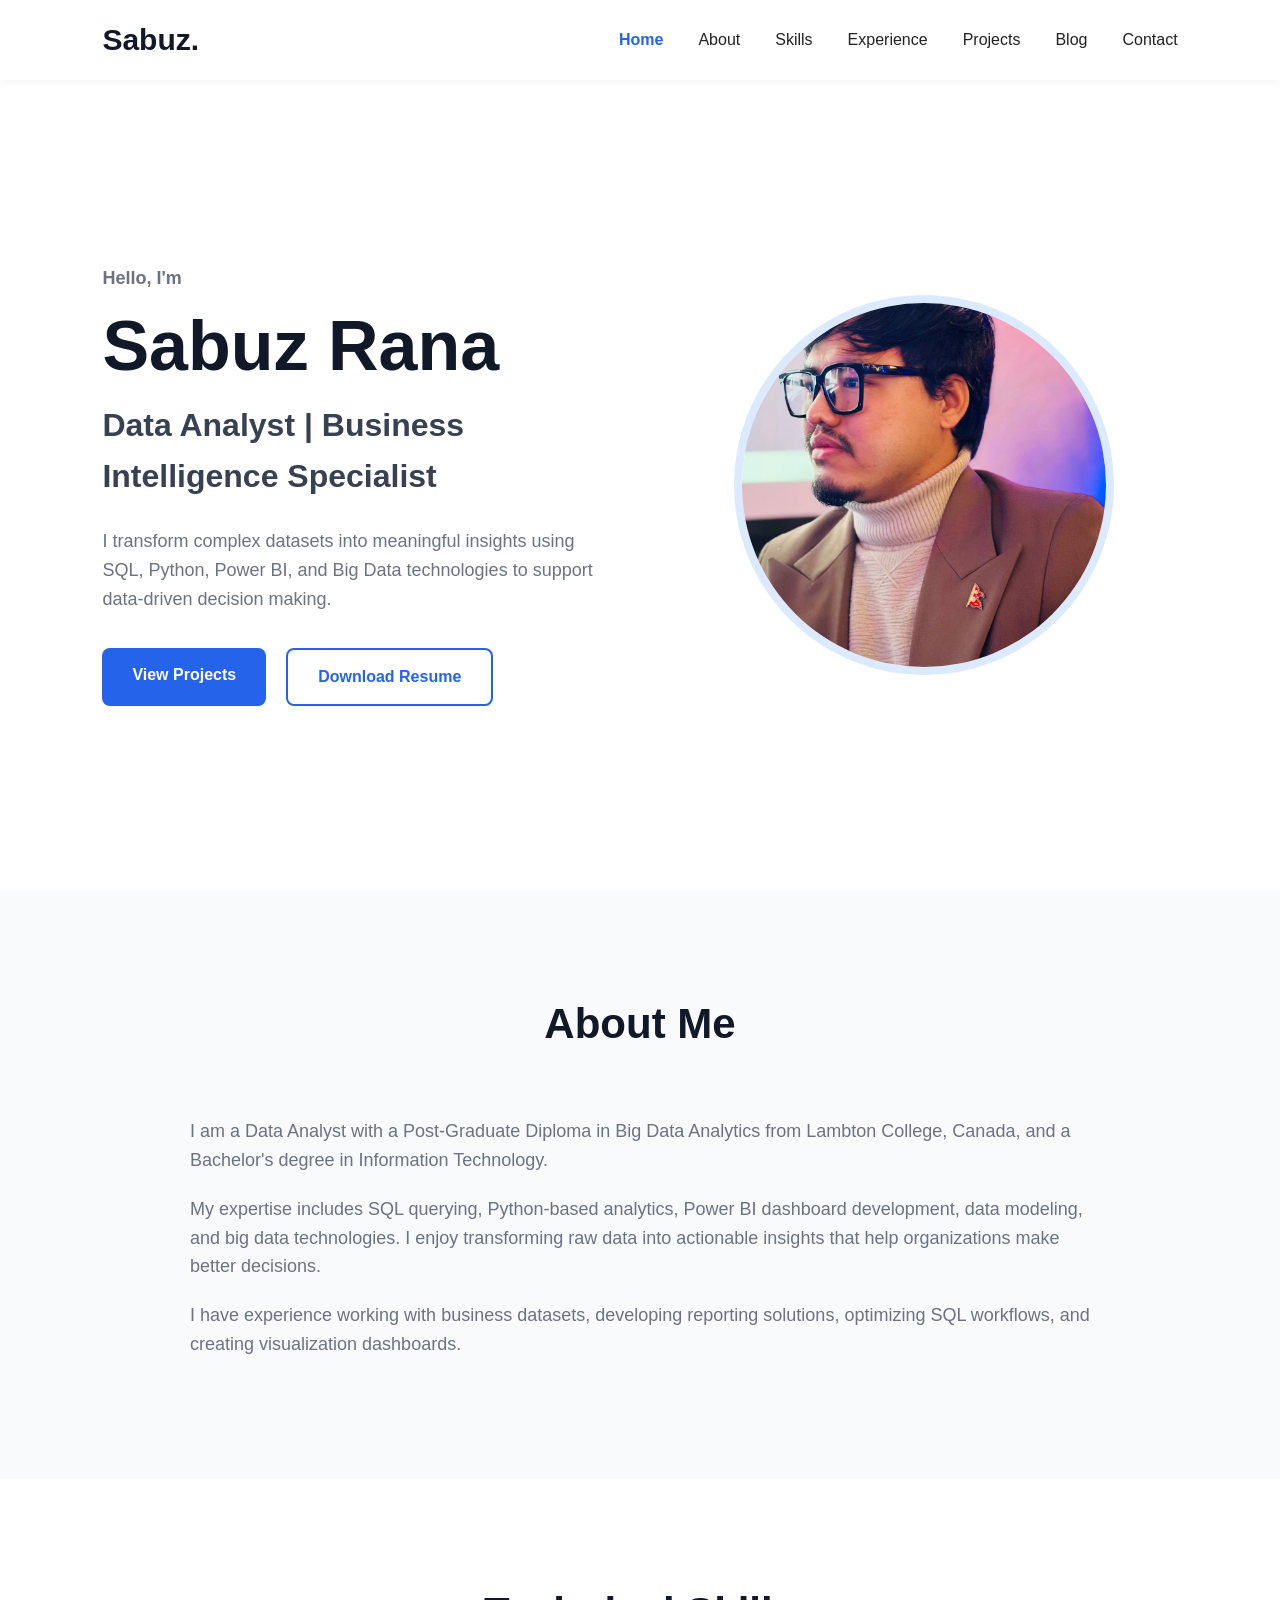
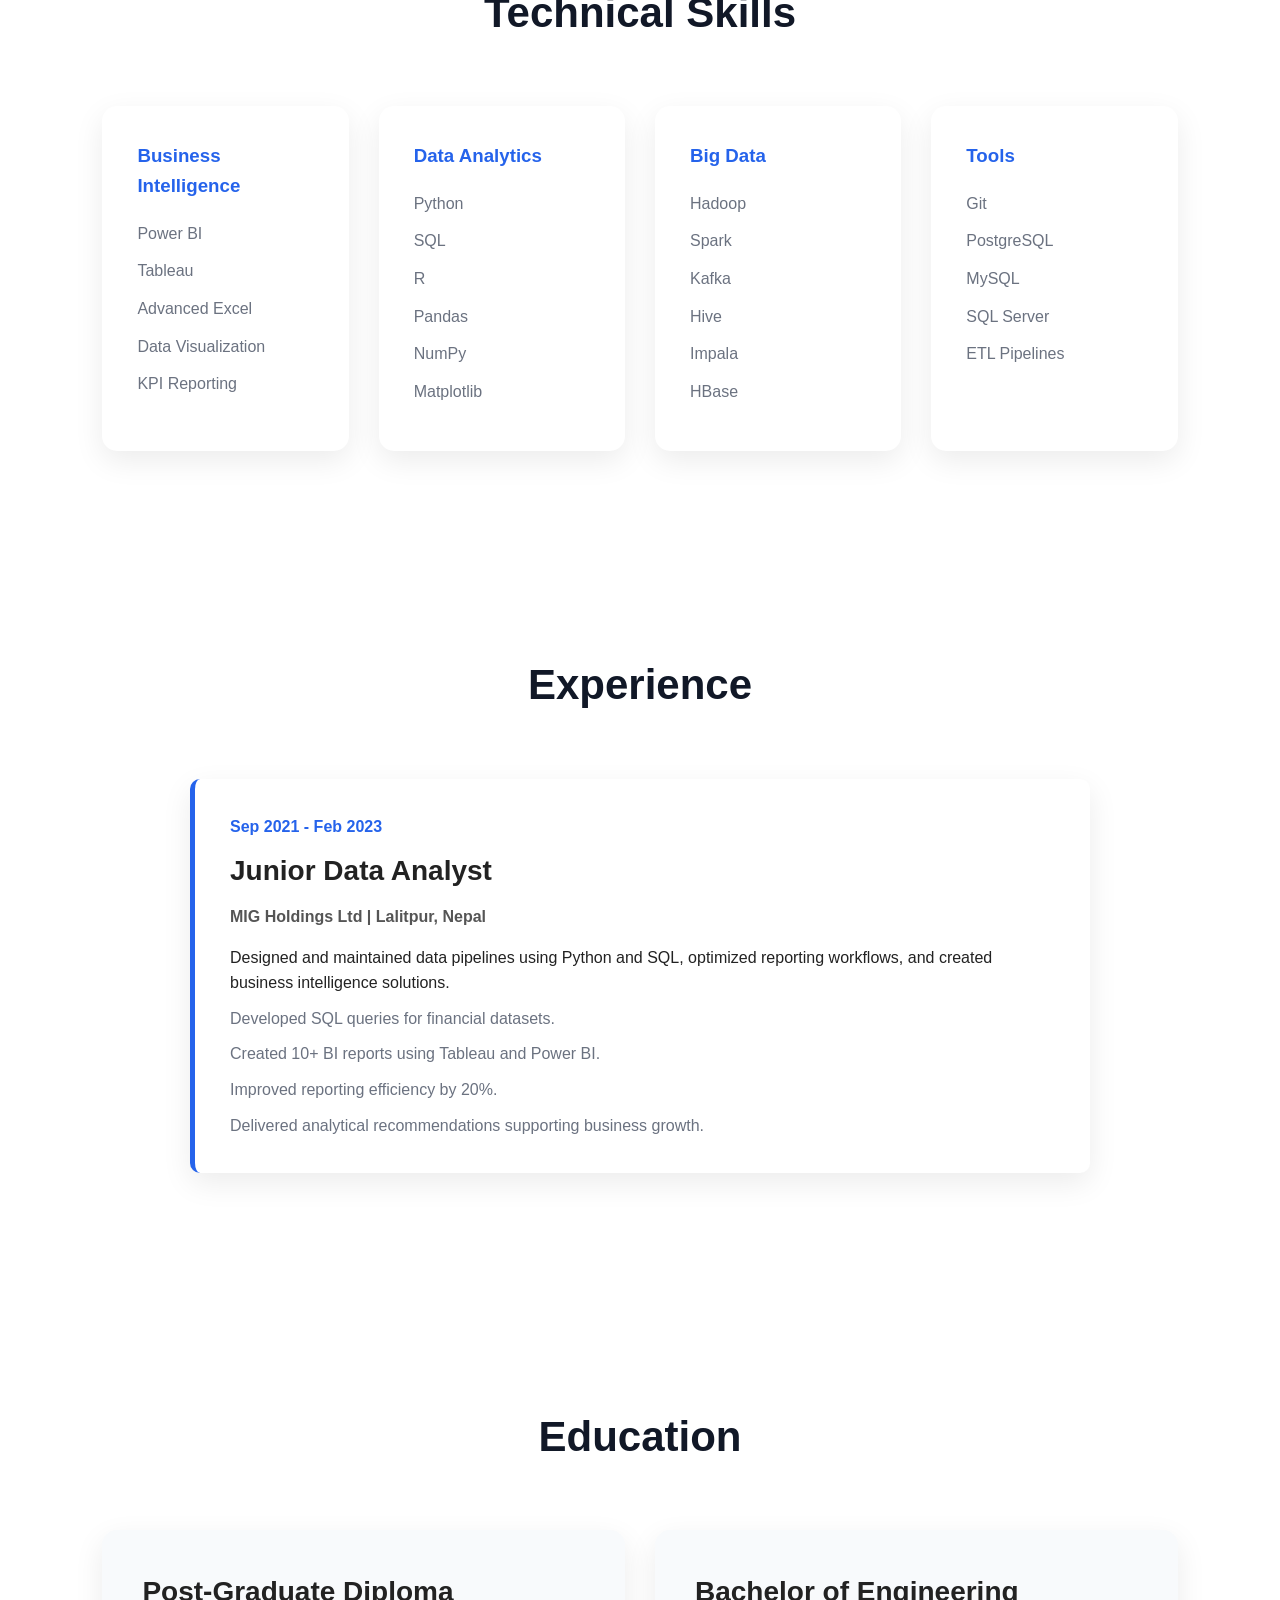
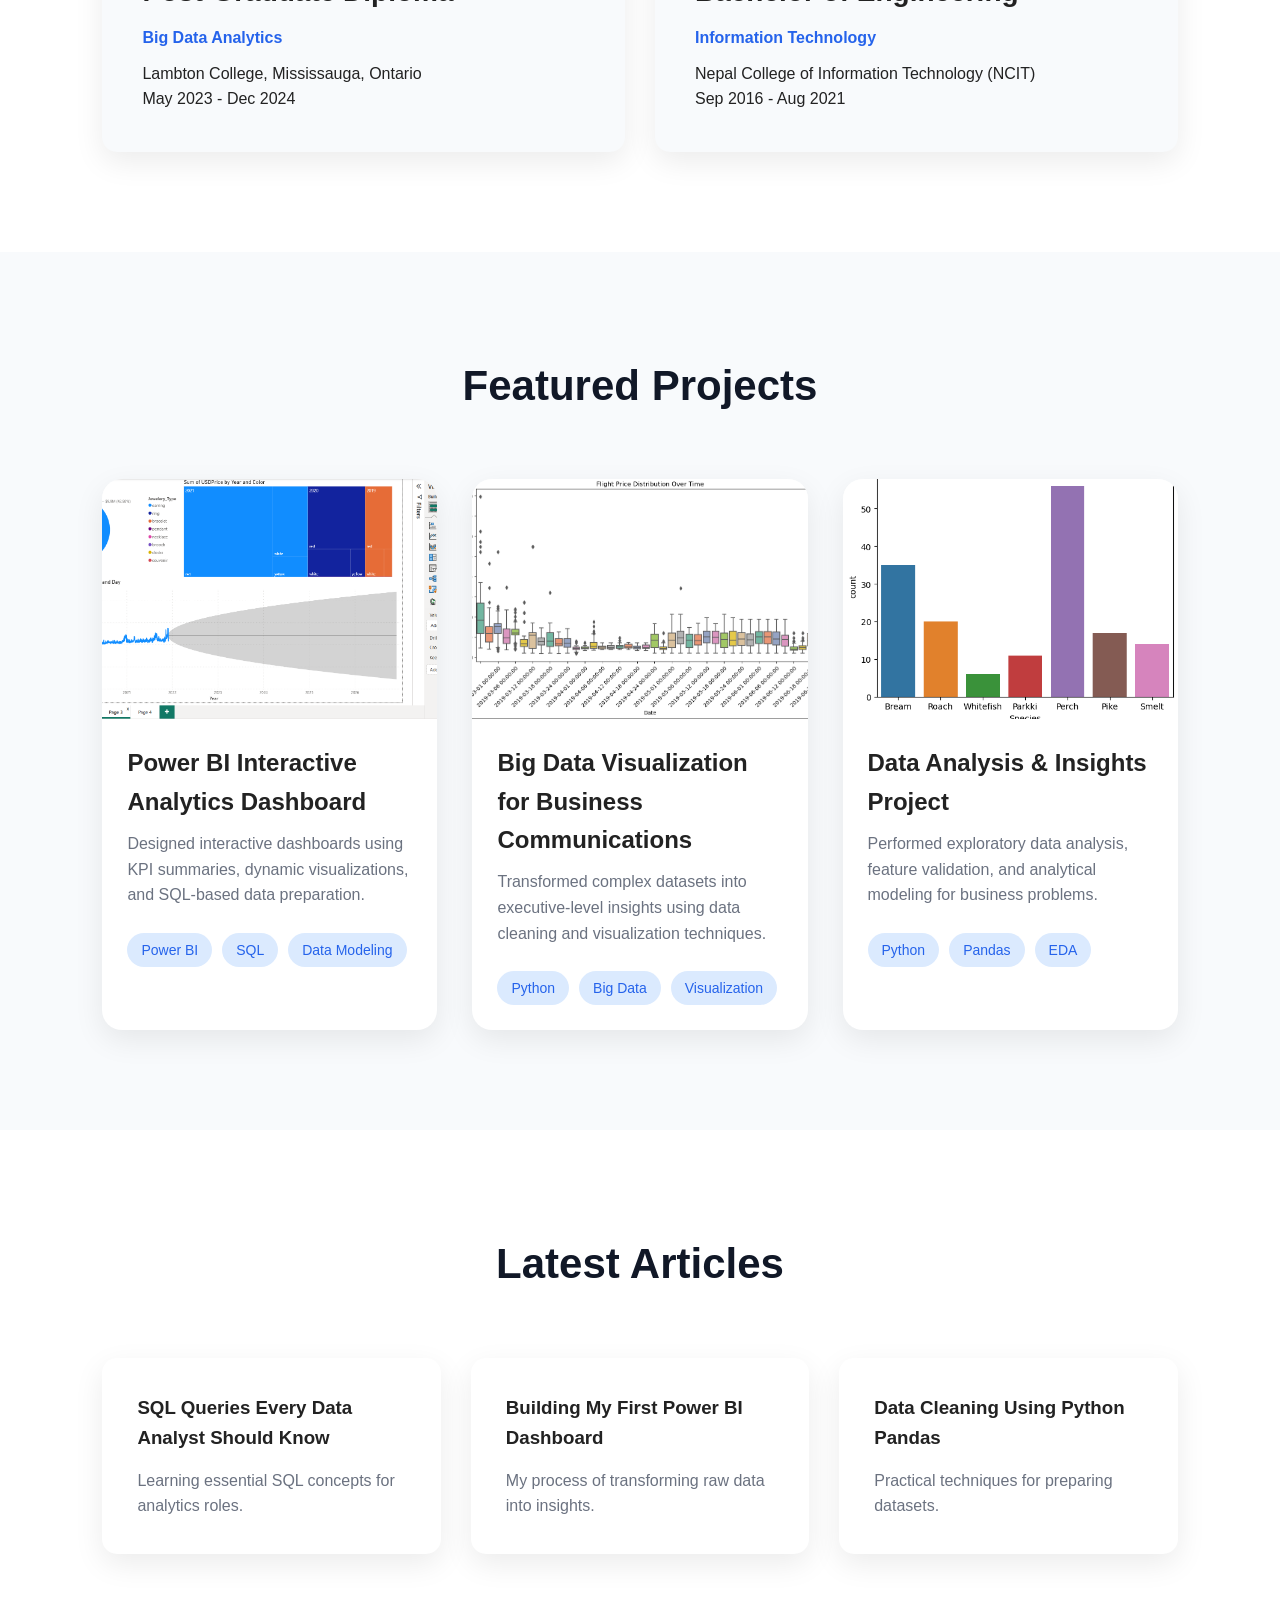
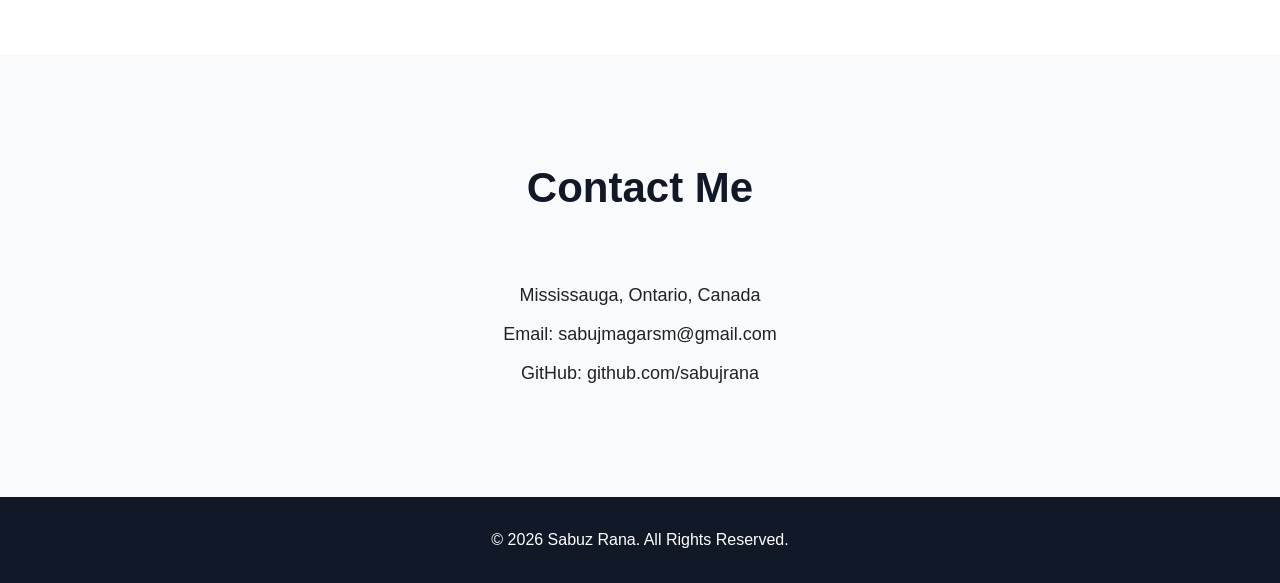
==== index.html @ bce38565 "Fix: Added My-Portfolio as a regular folder" ====
<!DOCTYPE html>
<html lang="en">

<head>

    <meta charset="UTF-8">
    <meta name="viewport" content="width=device-width, initial-scale=1.0">

    <title>Sabuz Rana | Data Analyst</title>

    <meta name="description"
        content="Sabuz Rana - Data Analyst specializing in SQL, Python, Power BI, Business Intelligence and Big Data Analytics.">

    <link rel="stylesheet" href="css/style.css">

</head>


<body>


<!-- ==========================
     Navigation
=========================== -->

<header>

    <nav class="navbar">

        <div class="logo">
            <a href="#">Sabuz.</a>
        </div>


        <ul class="nav-links">

            <li>
                <a href="#home">Home</a>
            </li>

            <li>
                <a href="#about">About</a>
            </li>

            <li>
                <a href="#skills">Skills</a>
            </li>

            <li>
                <a href="#experience">Experience</a>
            </li>

            <li>
                <a href="#projects">Projects</a>
            </li>

            <li>
                <a href="#blog">Blog</a>
            </li>

            <li>
                <a href="#contact">Contact</a>
            </li>

        </ul>


    </nav>

</header>




<main>



<!-- ==========================
     Hero Section
=========================== -->

<section class="hero" id="home">


    <div class="hero-content">


        <p class="hero-intro">
            Hello, I'm
        </p>


        <h1>
            Sabuz Rana
        </h1>


        <h2>
            Data Analyst | Business Intelligence Specialist
        </h2>


        <p>
            I transform complex datasets into meaningful insights
            using SQL, Python, Power BI, and Big Data technologies
            to support data-driven decision making.
        </p>


        <div class="hero-buttons">


            <a href="#projects" class="btn btn-primary">
                View Projects
            </a>


            <a href="assets/resume/Sabuz-Rana-Resume.pdf"
               class="btn btn-secondary"
               download>

                Download Resume

            </a>


        </div>


    </div>



    <div class="hero-image">


        <img src="assets/images/profile/profile.jpeg"
             alt="Sabuz Rana">


    </div>


</section>





<!-- ==========================
     About Section
=========================== -->


<section class="about" id="about">


    <div class="section-title">

        <h2>
            About Me
        </h2>

    </div>



    <div class="about-content">


        <p>

            I am a Data Analyst with a Post-Graduate Diploma in
            Big Data Analytics from Lambton College, Canada, and a
            Bachelor's degree in Information Technology.

        </p>


        <p>

            My expertise includes SQL querying, Python-based analytics,
            Power BI dashboard development, data modeling, and big data
            technologies. I enjoy transforming raw data into actionable
            insights that help organizations make better decisions.

        </p>


        <p>

            I have experience working with business datasets,
            developing reporting solutions, optimizing SQL workflows,
            and creating visualization dashboards.

        </p>


    </div>


</section>






<!-- ==========================
     Skills Section
=========================== -->


<section class="skills" id="skills">


<div class="section-title">

<h2>
Technical Skills
</h2>

</div>




<div class="skills-container">


<div class="skill-card">

<h3>
Business Intelligence
</h3>

<ul>

<li>Power BI</li>
<li>Tableau</li>
<li>Advanced Excel</li>
<li>Data Visualization</li>
<li>KPI Reporting</li>

</ul>

</div>




<div class="skill-card">

<h3>
Data Analytics
</h3>

<ul>

<li>Python</li>
<li>SQL</li>
<li>R</li>
<li>Pandas</li>
<li>NumPy</li>
<li>Matplotlib</li>

</ul>

</div>




<div class="skill-card">

<h3>
Big Data
</h3>

<ul>

<li>Hadoop</li>
<li>Spark</li>
<li>Kafka</li>
<li>Hive</li>
<li>Impala</li>
<li>HBase</li>

</ul>

</div>




<div class="skill-card">

<h3>
Tools
</h3>

<ul>

<li>Git</li>
<li>PostgreSQL</li>
<li>MySQL</li>
<li>SQL Server</li>
<li>ETL Pipelines</li>

</ul>

</div>



</div>


</section>







<!-- ==========================
     Experience Section
=========================== -->


<section class="experience" id="experience">


<div class="section-title">

<h2>
Experience
</h2>

</div>



<div class="timeline">



<div class="timeline-item">


<div class="timeline-content">


<span>
Sep 2021 - Feb 2023
</span>


<h3>
Junior Data Analyst
</h3>


<h4>
MIG Holdings Ltd | Lalitpur, Nepal
</h4>



<p>

Designed and maintained data pipelines using Python and SQL,
optimized reporting workflows, and created business intelligence
solutions.

</p>



<ul>

<li>
Developed SQL queries for financial datasets.
</li>

<li>
Created 10+ BI reports using Tableau and Power BI.
</li>

<li>
Improved reporting efficiency by 20%.
</li>

<li>
Delivered analytical recommendations supporting business growth.
</li>


</ul>



</div>


</div>



</div>


</section>







<!-- ==========================
     Education Section
=========================== -->


<section class="education">


<div class="section-title">

<h2>
Education
</h2>

</div>



<div class="education-container">


<div class="education-card">


<h3>
Post-Graduate Diploma
</h3>


<h4>
Big Data Analytics
</h4>


<p>
Lambton College, Mississauga, Ontario
</p>


<span>
May 2023 - Dec 2024
</span>


</div>





<div class="education-card">


<h3>
Bachelor of Engineering
</h3>


<h4>
Information Technology
</h4>


<p>
Nepal College of Information Technology (NCIT)
</p>


<span>
Sep 2016 - Aug 2021
</span>


</div>


</div>


</section>







<!-- ==========================
     Projects Section
=========================== -->


<section class="projects" id="projects">


<div class="section-title">

<h2>
Featured Projects
</h2>


</div>




<div class="projects-container">



<div class="project-card">


<img src="assets/images/projects/powerbi/chart3.png"
alt="Power BI Dashboard">


<h3>
Power BI Interactive Analytics Dashboard
</h3>


<p>

Designed interactive dashboards using KPI summaries,
dynamic visualizations, and SQL-based data preparation.

</p>


<div class="project-tech">

<span>
Power BI
</span>

<span>
SQL
</span>

<span>
Data Modeling
</span>

</div>


</div>





<div class="project-card">


<img src="assets/images/projects/bigdata/cover_for_big_data_vis.png"
alt="Big Data Visualization">


<h3>
Big Data Visualization for Business Communications
</h3>


<p>

Transformed complex datasets into executive-level insights
using data cleaning and visualization techniques.

</p>


<div class="project-tech">

<span>
Python
</span>

<span>
Big Data
</span>

<span>
Visualization
</span>


</div>


</div>






<div class="project-card">


<img src="assets/images/projects/analytics/IGindividualcover_0sCiPRL.png"
alt="Data Analysis Project">


<h3>
Data Analysis & Insights Project
</h3>


<p>

Performed exploratory data analysis, feature validation,
and analytical modeling for business problems.

</p>


<div class="project-tech">

<span>
Python
</span>

<span>
Pandas
</span>

<span>
EDA
</span>

</div>


</div>



</div>


</section>







<!-- ==========================
     Blog Section
=========================== -->


<section class="blog" id="blog">


<div class="section-title">

<h2>
Latest Articles
</h2>


</div>



<div class="blog-container">



<div class="blog-card">

<h3>
SQL Queries Every Data Analyst Should Know
</h3>

<p>
Learning essential SQL concepts for analytics roles.
</p>

</div>



<div class="blog-card">

<h3>
Building My First Power BI Dashboard
</h3>

<p>
My process of transforming raw data into insights.
</p>

</div>




<div class="blog-card">

<h3>
Data Cleaning Using Python Pandas
</h3>

<p>
Practical techniques for preparing datasets.
</p>


</div>



</div>


</section>







<!-- ==========================
     Contact Section
=========================== -->


<section class="contact" id="contact">


<div class="section-title">

<h2>
Contact Me
</h2>

</div>



<p>
Mississauga, Ontario, Canada
</p>


<p>
Email:
sabujmagarsm@gmail.com
</p>


<p>
GitHub:
github.com/sabujrana
</p>


</section>



</main>






<footer>

<p>
© 2026 Sabuz Rana. All Rights Reserved.
</p>


</footer>




<script src="js/main.js"></script>


</body>

</html>
---- css/style.css ----
/* ==========================
   Global Reset
=========================== */

* {
    margin: 0;
    padding: 0;
    box-sizing: border-box;
}


html {
    scroll-behavior: smooth;
}


body {

    font-family: "Inter", Arial, Helvetica, sans-serif;

    color: #222;

    background: #ffffff;

    line-height: 1.6;

}



img {

    max-width: 100%;

    display: block;

}



a {

    text-decoration: none;

    color: inherit;

}



ul {

    list-style: none;

}



/* ==========================
   Variables
=========================== */


:root {

    --primary: #2563eb;

    --secondary: #1e40af;

    --dark: #111827;

    --gray: #6b7280;

    --light: #f8fafc;

    --white: #ffffff;

    --shadow:
    0 10px 30px rgba(0,0,0,0.08);

}





/* ==========================
   Navbar
=========================== */


.navbar {

    height: 80px;

    display:flex;

    align-items:center;

    justify-content:space-between;

    padding:0 8%;

    position:sticky;

    top:0;

    background:white;

    z-index:1000;

    box-shadow:0 2px 10px rgba(0,0,0,0.05);

}



.logo a {

    font-size:30px;

    font-weight:800;

    color:var(--dark);

}



.nav-links {

    display:flex;

    gap:35px;

}



.nav-links a {

    font-size:16px;

    font-weight:500;

    transition:.3s;

}



.nav-links a:hover {

    color:var(--primary);

}





/* ==========================
   Common Section
=========================== */


section {

    padding:100px 8%;

}



.section-title {

    text-align:center;

    margin-bottom:60px;

}



.section-title h2 {

    font-size:42px;

    color:var(--dark);

    margin-bottom:15px;

}




.section-title p {

    color:var(--gray);

}







/* ==========================
   Hero
=========================== */


.hero {

    min-height:90vh;

    display:flex;

    align-items:center;

    justify-content:space-between;

    gap:60px;

}



.hero-content {

    flex:1;

}



.hero-intro {

    color:var(--primary);

    font-size:20px;

    font-weight:600;

}



.hero h1 {

    font-size:70px;

    line-height:1.1;

    margin:15px 0;

    color:var(--dark);

}



.hero h2 {

    font-size:32px;

    color:#374151;

    margin-bottom:25px;

}



.hero p {

    font-size:18px;

    color:var(--gray);

    max-width:600px;

}




.hero-buttons {

    display:flex;

    gap:20px;

    margin-top:35px;

}



.btn {

    padding:14px 30px;

    border-radius:8px;

    font-weight:600;

    transition:.3s;

}



.btn-primary {

    background:var(--primary);

    color:white;

}



.btn-primary:hover {

    background:var(--secondary);

}



.btn-secondary {

    border:2px solid var(--primary);

    color:var(--primary);

}



.btn-secondary:hover {

    background:var(--primary);

    color:white;

}




.hero-image {

    flex:1;

    display:flex;

    justify-content:center;

}



.hero-image img {

    width:380px;

    height:380px;

    object-fit:cover;

    border-radius:50%;

    border:8px solid #dbeafe;

}





/* ==========================
   About
=========================== */


.about {

    background:var(--light);

}



.about-content {

    max-width:900px;

    margin:auto;

}



.about-content p {

    font-size:18px;

    color:var(--gray);

    margin-bottom:20px;

}







/* ==========================
   Skills
=========================== */


.skills-container {

    display:grid;

    grid-template-columns:repeat(4,1fr);

    gap:30px;

}



.skill-card {

    background:white;

    padding:35px;

    border-radius:15px;

    box-shadow:var(--shadow);

    transition:.3s;

}



.skill-card:hover {

    transform:translateY(-10px);

}



.skill-card h3 {

    color:var(--primary);

    margin-bottom:20px;

}



.skill-card li {

    margin-bottom:12px;

    color:var(--gray);

}







/* ==========================
   Experience
=========================== */


.timeline {

    max-width:900px;

    margin:auto;

}



.timeline-item {

    background:white;

    padding:35px;

    margin-bottom:30px;

    border-left:5px solid var(--primary);

    box-shadow:var(--shadow);

    border-radius:10px;

}



.timeline-content span {

    color:var(--primary);

    font-weight:bold;

}



.timeline-content h3 {

    font-size:28px;

    margin:10px 0;

}



.timeline-content h4 {

    color:#555;

    margin-bottom:15px;

}



.timeline-content li {

    margin-top:10px;

    color:var(--gray);

}







/* ==========================
   Education
=========================== */


.education-container {

    display:grid;

    grid-template-columns:repeat(2,1fr);

    gap:30px;

}



.education-card {

    padding:40px;

    background:var(--light);

    border-radius:15px;

    box-shadow:var(--shadow);

}



.education-card h3 {

    font-size:28px;

}



.education-card h4 {

    color:var(--primary);

    margin:10px 0;

}






/* ==========================
   Projects
=========================== */


.projects {

    background:var(--light);

}



.projects-container {

    display:grid;

    grid-template-columns:repeat(3,1fr);

    gap:35px;

}



.project-card {

    background:white;

    border-radius:20px;

    overflow:hidden;

    box-shadow:var(--shadow);

    transition:.3s;

}



.project-card:hover {

    transform:translateY(-10px);

}



.project-card img {

    width:100%;

    height:240px;

    object-fit:cover;

}



.project-card h3 {

    font-size:24px;

    padding:25px 25px 10px;

}



.project-card p {

    padding:0 25px;

    color:var(--gray);

}



.project-tech {

    display:flex;

    gap:10px;

    flex-wrap:wrap;

    padding:25px;

}



.project-tech span {

    background:#dbeafe;

    color:var(--primary);

    padding:6px 14px;

    border-radius:20px;

    font-size:14px;

}







/* ==========================
   Blog
=========================== */


.blog-container {

    display:grid;

    grid-template-columns:repeat(3,1fr);

    gap:30px;

}



.blog-card {

    padding:35px;

    background:white;

    box-shadow:var(--shadow);

    border-radius:15px;

}



.blog-card h3 {

    margin-bottom:15px;

}



.blog-card p {

    color:var(--gray);

}






/* ==========================
   Contact
=========================== */


.contact {

    text-align:center;

    background:var(--light);

}



.contact p {

    font-size:18px;

    margin:10px;

}





/* ==========================
   Footer
=========================== */


footer {

    text-align:center;

    padding:30px;

    background:#111827;

    color:white;

}






/* ==========================
   Responsive
=========================== */


@media(max-width:1000px){


.hero {

    flex-direction:column;

    text-align:center;

}



.hero-buttons {

    justify-content:center;

}



.skills-container {

    grid-template-columns:repeat(2,1fr);

}



.projects-container {

    grid-template-columns:repeat(2,1fr);

}



.blog-container {

    grid-template-columns:repeat(2,1fr);

}


}




@media(max-width:600px){


.nav-links {

    display:none;

}



.hero h1 {

    font-size:45px;

}



.hero h2 {

    font-size:24px;

}



.skills-container,
.projects-container,
.blog-container,
.education-container {

    grid-template-columns:1fr;

}



section {

    padding:70px 5%;

}



}
/* ==========================
   Scroll Animation
========================== */


.hidden{

    opacity:0;

    transform:translateY(50px);

    transition:
    opacity 0.8s ease,
    transform 0.8s ease;

}



.show{

    opacity:1;

    transform:translateY(0);

}



.nav-links a.active{

    color:#2563eb;

    font-weight:700;

}
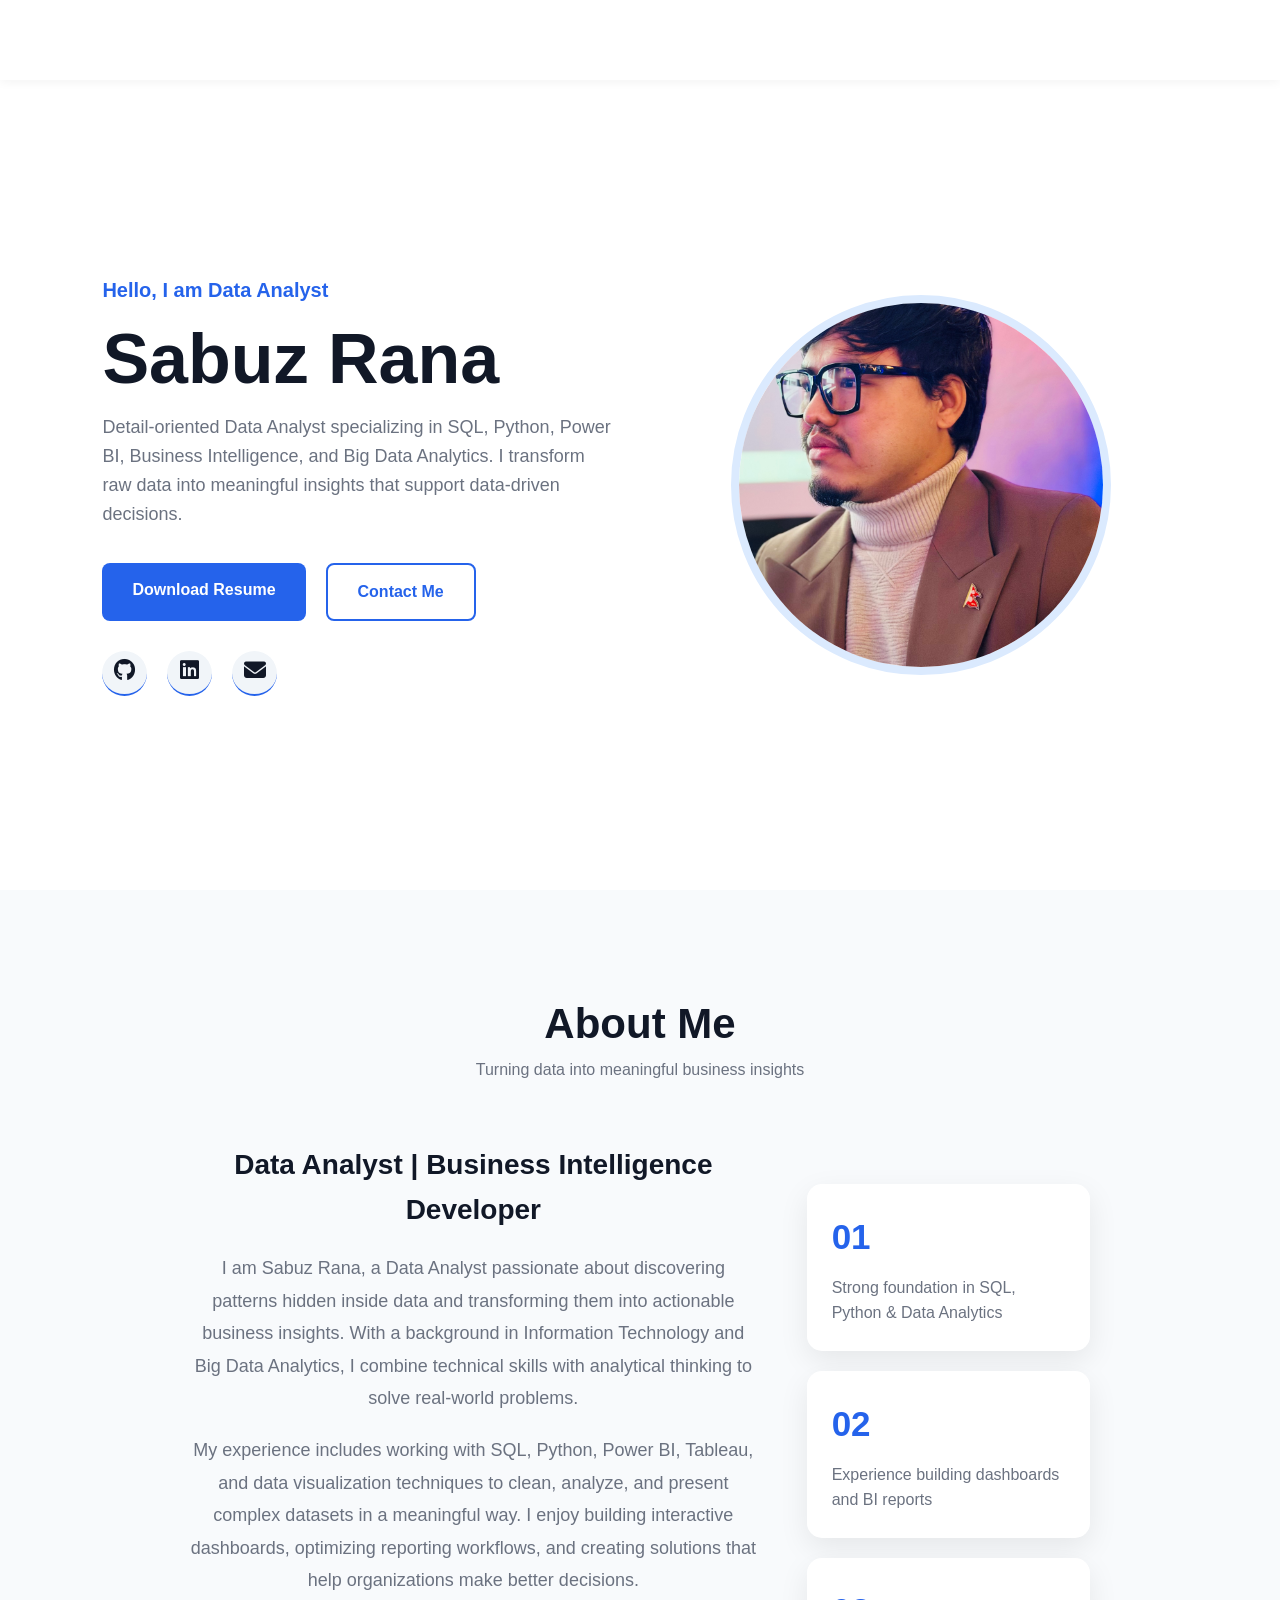
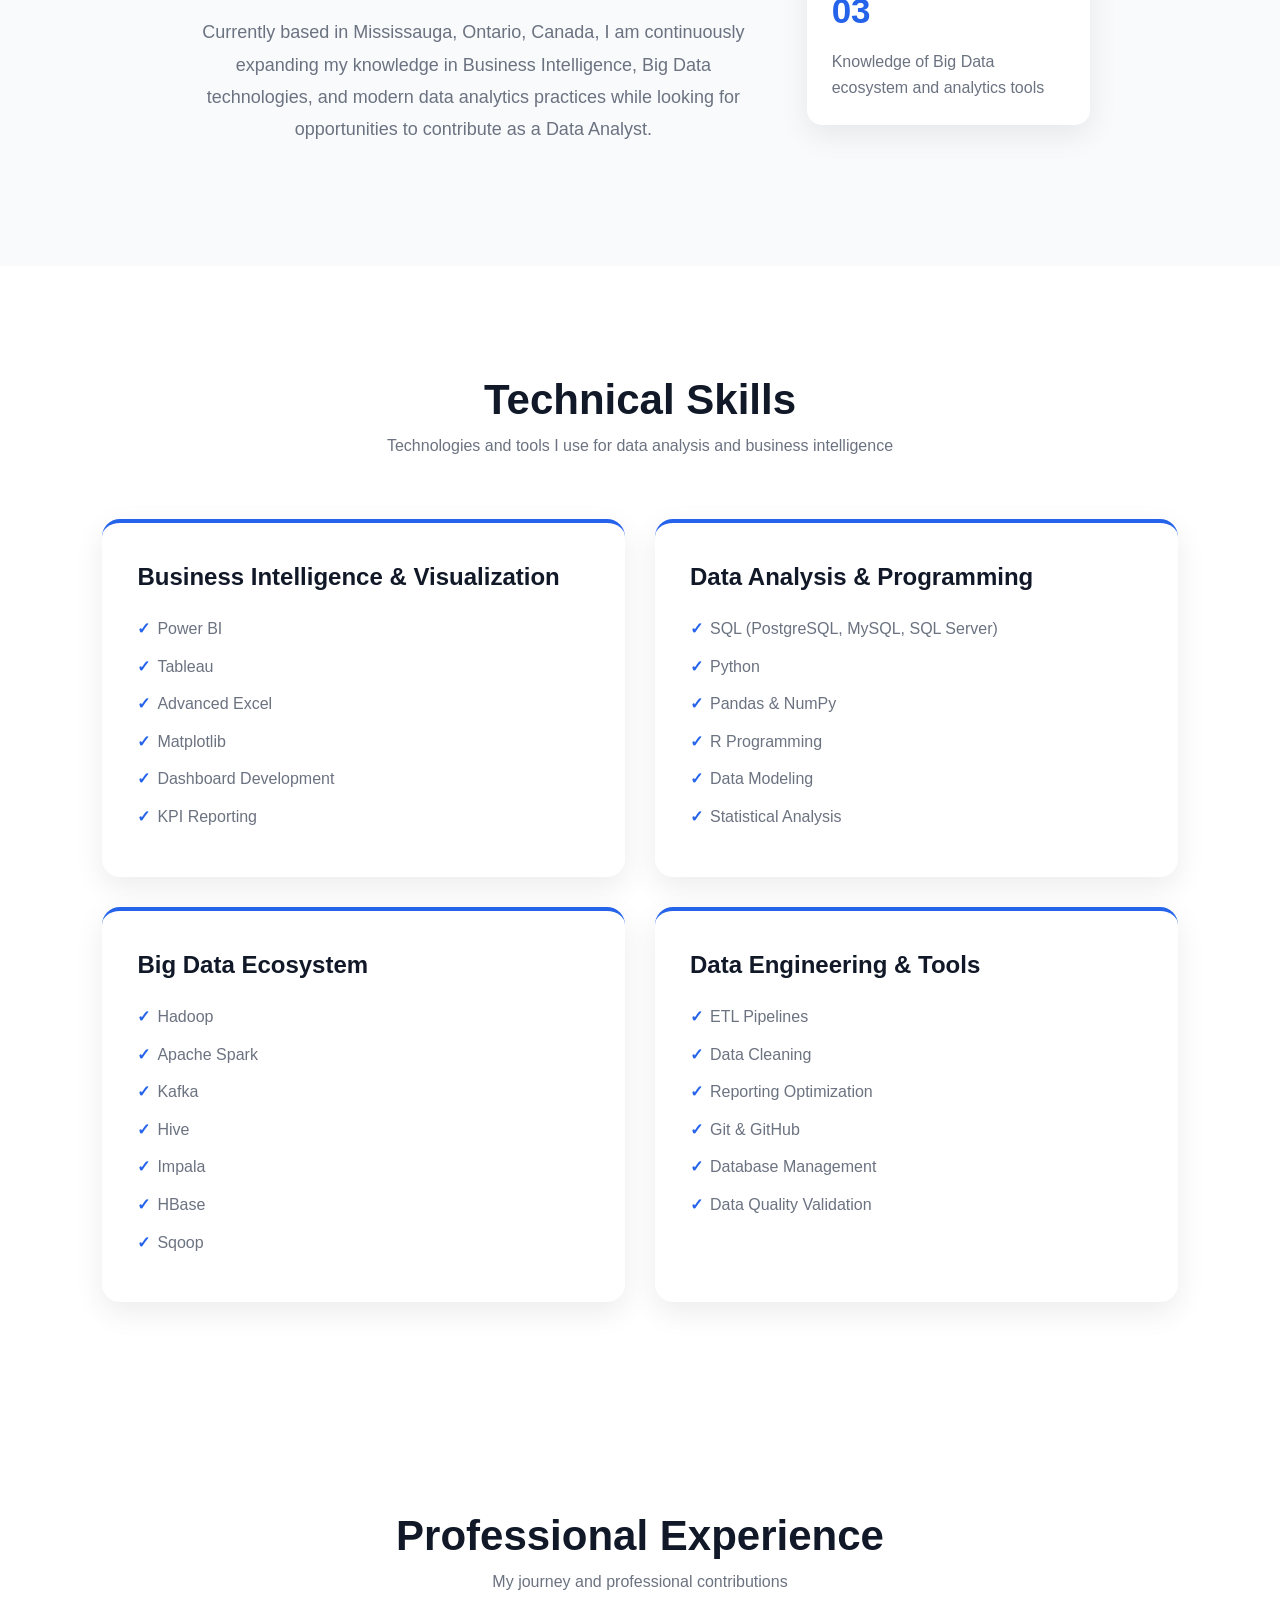
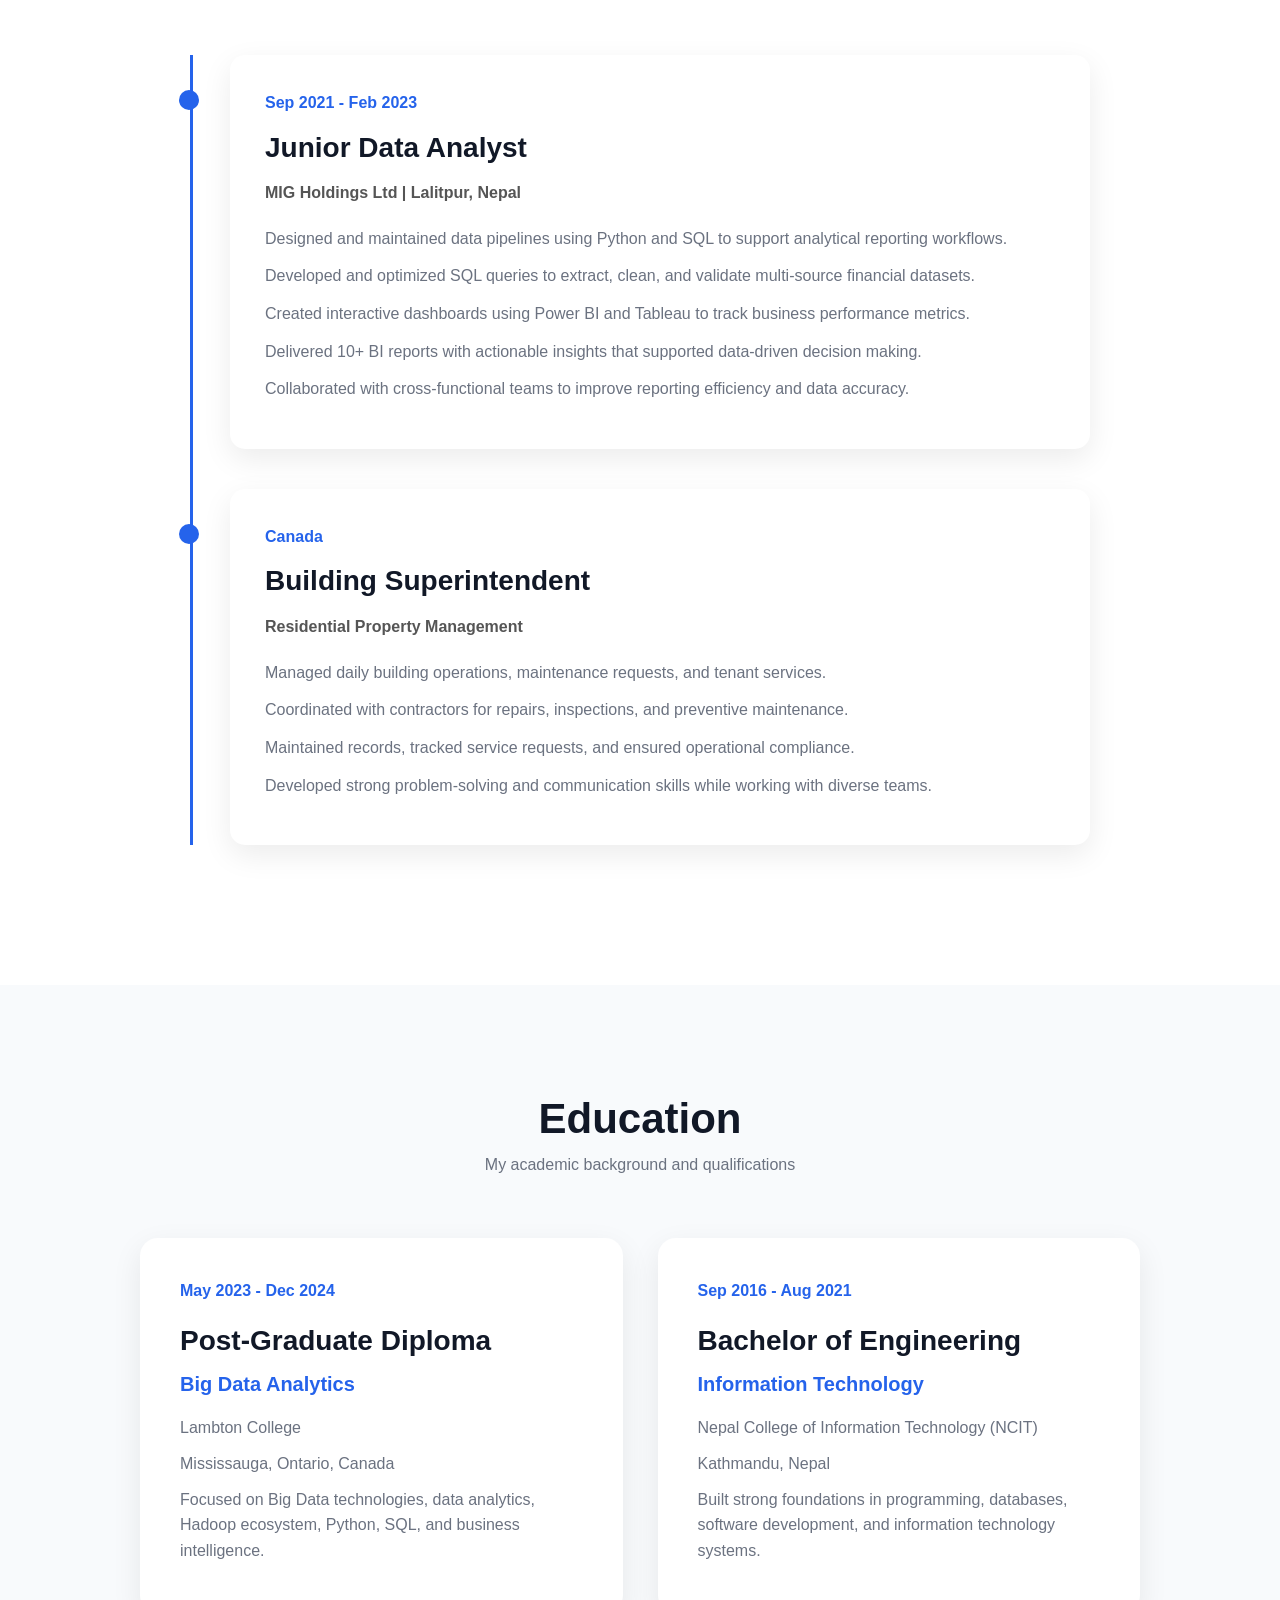
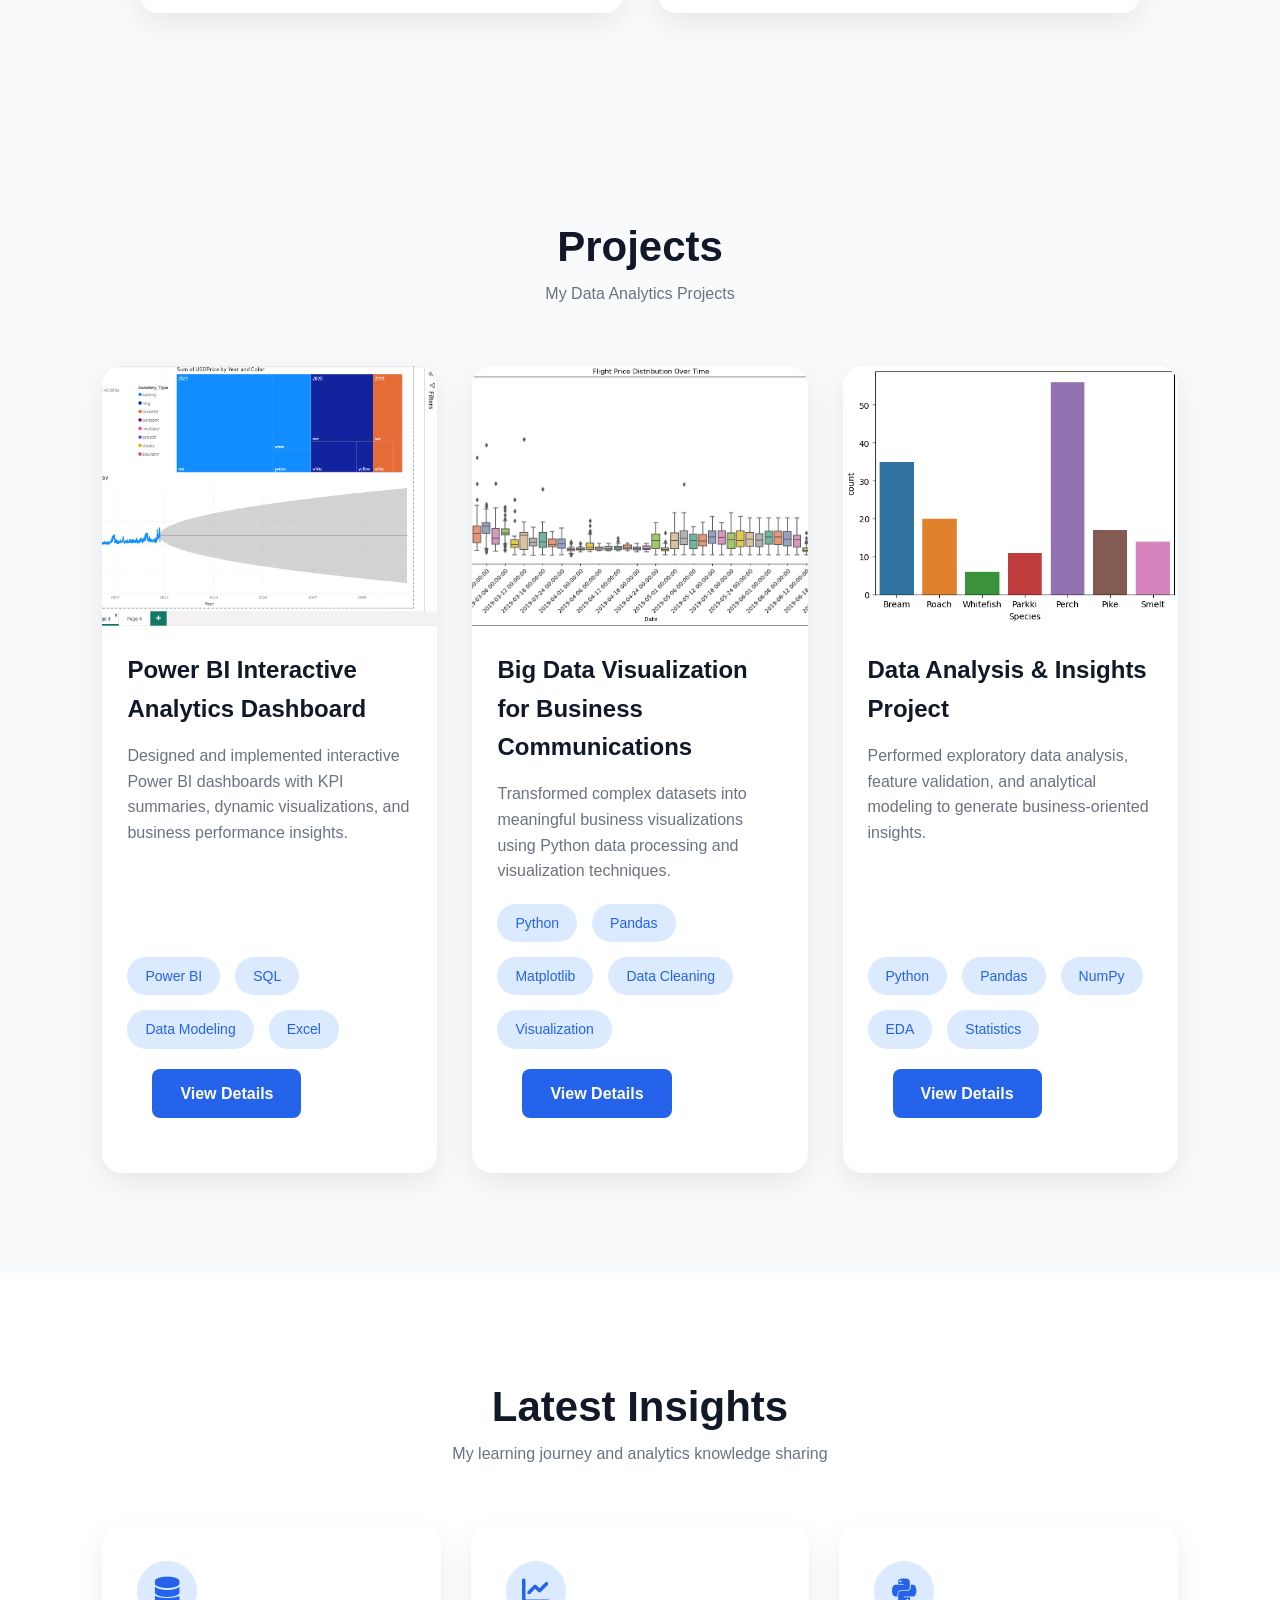
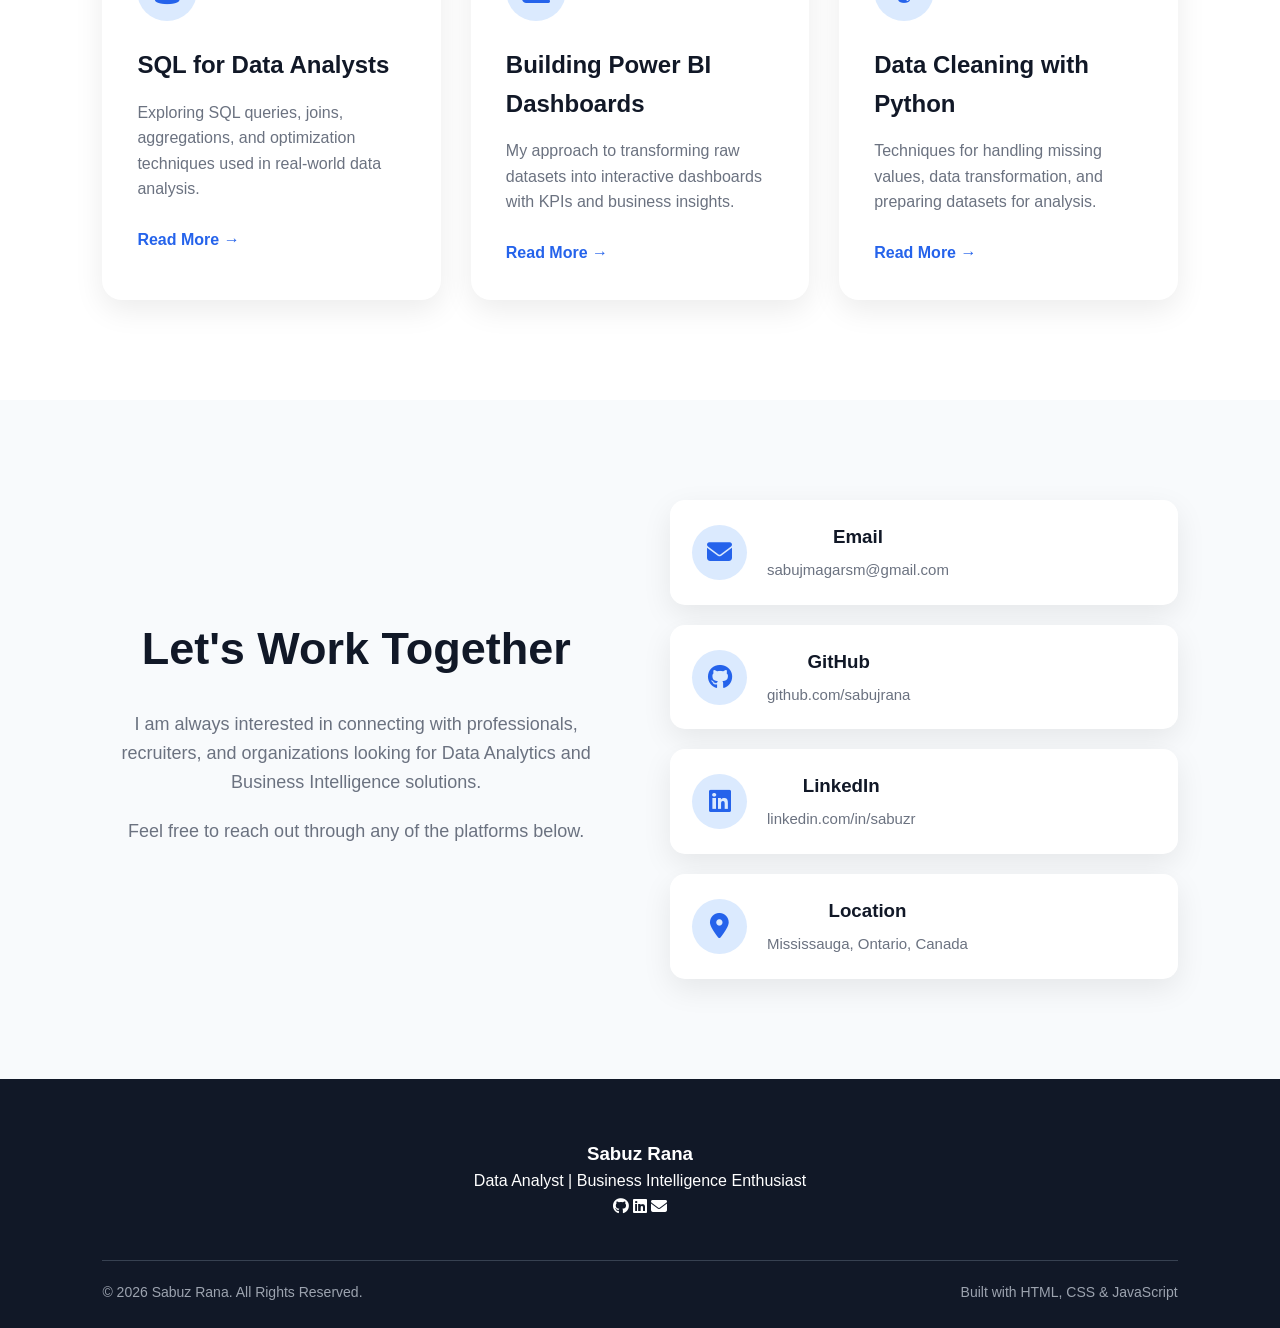
==== commit f71f15ea: "build static website using html, css and js" ====
--- a/index.html
+++ b/index.html
@@ -12,6 +12,12 @@
         content="Sabuz Rana - Data Analyst specializing in SQL, Python, Power BI, Business Intelligence and Big Data Analytics.">
 
     <link rel="stylesheet" href="css/style.css">
+    <link 
+    href="https://unpkg.com/aos@2.3.1/dist/aos.css" 
+    rel="stylesheet">
+    <link 
+rel="stylesheet" 
+href="https://cdnjs.cloudflare.com/ajax/libs/font-awesome/6.5.1/css/all.min.css">
 
 </head>
 
@@ -26,125 +32,187 @@
 <header>
 
     <nav class="navbar">
-
+<!-- 
         <div class="logo">
             <a href="#">Sabuz.</a>
+        </div> -->
+
+
+       <ul class="nav-links">
+
+            <li>
+                <a href="#home" class="nav-link">Home</a>
+            </li>
+
+
+            <li>
+                <a href="#about" class="nav-link">About</a>
+            </li>
+
+
+            <li>
+                <a href="#skills" class="nav-link">Skills</a>
+            </li>
+
+
+            <li>
+                <a href="#experience" class="nav-link">Experience</a>
+            </li>
+
+
+            <li>
+                <a href="#education" class="nav-link">Education</a>
+            </li>
+
+
+            <li>
+                <a href="#projects" class="nav-link">Projects</a>
+            </li>
+
+
+            <li>
+                <a href="#blog" class="nav-link">Blog</a>
+            </li>
+
+
+            <li>
+                <a href="#contact" class="nav-link">Contact</a>
+            </li>
+
+
+        </ul>
+
+
+    </nav>
+
+</header>
+
+
+
+
+<main>
+
+
+
+<section class="hero" id="home">
+
+
+    <div class="hero-content" data-aos="fade-right">
+
+
+        <div class="hero-intro">
+
+            <span>Hello, I am</span>
+
+            <span id="typing-text"></span>
+
         </div>
-
-
-        <ul class="nav-links">
-
-            <li>
-                <a href="#home">Home</a>
-            </li>
-
-            <li>
-                <a href="#about">About</a>
-            </li>
-
-            <li>
-                <a href="#skills">Skills</a>
-            </li>
-
-            <li>
-                <a href="#experience">Experience</a>
-            </li>
-
-            <li>
-                <a href="#projects">Projects</a>
-            </li>
-
-            <li>
-                <a href="#blog">Blog</a>
-            </li>
-
-            <li>
-                <a href="#contact">Contact</a>
-            </li>
-
-        </ul>
-
-
-    </nav>
-
-</header>
-
-
-
-
-<main>
-
-
-
-<!-- ==========================
-     Hero Section
-=========================== -->
-
-<section class="hero" id="home">
-
-
-    <div class="hero-content">
-
-
-        <p class="hero-intro">
-            Hello, I'm
-        </p>
 
 
         <h1>
             Sabuz Rana
         </h1>
 
-
-        <h2>
-            Data Analyst | Business Intelligence Specialist
-        </h2>
-
-
         <p>
-            I transform complex datasets into meaningful insights
-            using SQL, Python, Power BI, and Big Data technologies
-            to support data-driven decision making.
+
+            Detail-oriented Data Analyst specializing in SQL,
+            Python, Power BI, Business Intelligence, and Big Data Analytics.
+            I transform raw data into meaningful insights that support
+            data-driven decisions.
+
         </p>
 
 
         <div class="hero-buttons">
 
 
-            <a href="#projects" class="btn btn-primary">
-                View Projects
+            <a 
+            href="assets/resume/Sabuz_Rana_Resume.pdf"
+            download
+            class="btn btn-primary">
+
+                Download Resume
             </a>
 
-
-            <a href="assets/resume/Sabuz-Rana-Resume.pdf"
-               class="btn btn-secondary"
-               download>
-
-                Download Resume
+            <a 
+            href="#contact"
+            class="btn btn-secondary">
+
+                Contact Me
 
             </a>
 
-
         </div>
 
 
+        <div class="social-links">
+
+
+            <a 
+            href="https://github.com/sabujrana"
+            target="_blank"
+            aria-label="GitHub">
+
+                <i class="fab fa-github"></i>
+
+            </a>
+
+
+            <a 
+            href="https://www.linkedin.com/in/sabuzr/"
+            target="_blank"
+            aria-label="LinkedIn">
+
+                <i class="fab fa-linkedin"></i>
+
+            </a>
+
+            <a 
+            href="mailto:sabujmagarsm@gmail.com"
+            aria-label="Email">
+
+                <i class="fas fa-envelope"></i>
+
+            </a>
+
+
+        </div>
+
+
+
+
     </div>
 
 
-
-    <div class="hero-image">
-
-
-        <img src="assets/images/profile/profile.jpeg"
-             alt="Sabuz Rana">
+    <div class="hero-image" data-aos="fade-left">
+
+
+        <img 
+        src="assets/images/profile/profile.jpeg"
+        alt="Sabuz Rana - Data Analyst">
 
 
     </div>
 
 
+
 </section>
 
 
+<section class="about" id="about">
+
+
+<div class="section-title" data-aos="fade-up">
+
+    <h2>
+        About Me
+    </h2>
+
+    <p>
+        Turning data into meaningful business insights
+    </p>
+
+</div>
 
 
 
@@ -152,59 +220,113 @@
      About Section
 =========================== -->
 
-
-<section class="about" id="about">
-
-
-    <div class="section-title">
-
-        <h2>
-            About Me
-        </h2>
-
-    </div>
-
-
-
-    <div class="about-content">
-
-
-        <p>
-
-            I am a Data Analyst with a Post-Graduate Diploma in
-            Big Data Analytics from Lambton College, Canada, and a
-            Bachelor's degree in Information Technology.
-
-        </p>
-
-
-        <p>
-
-            My expertise includes SQL querying, Python-based analytics,
-            Power BI dashboard development, data modeling, and big data
-            technologies. I enjoy transforming raw data into actionable
-            insights that help organizations make better decisions.
-
-        </p>
-
-
-        <p>
-
-            I have experience working with business datasets,
-            developing reporting solutions, optimizing SQL workflows,
-            and creating visualization dashboards.
-
-        </p>
-
-
-    </div>
+<div class="about-container">
+
+
+
+<div class="about-content" data-aos="fade-right">
+
+
+    <h3>
+    Data Analyst | Business Intelligence Developer
+    </h3>
+
+
+
+    <p>
+        I am Sabuz Rana, a Data Analyst passionate about discovering
+        patterns hidden inside data and transforming them into actionable
+        business insights. With a background in Information Technology
+        and Big Data Analytics, I combine technical skills with analytical
+        thinking to solve real-world problems.
+    </p>
+    <p>
+        My experience includes working with SQL, Python, Power BI, Tableau,
+        and data visualization techniques to clean, analyze, and present
+        complex datasets in a meaningful way. I enjoy building interactive
+        dashboards, optimizing reporting workflows, and creating solutions
+        that help organizations make better decisions.
+    </p>
+
+
+
+    <p>
+Currently based in Mississauga, Ontario, Canada, I am continuously
+expanding my knowledge in Business Intelligence, Big Data technologies,
+and modern data analytics practices while looking for opportunities
+to contribute as a Data Analyst.
+</p>
+
+
+
+</div>
+
+
+
+
+
+<div class="about-highlights" data-aos="fade-left">
+
+
+<div class="highlight-card">
+
+
+<h3>
+01
+</h3>
+
+<p>
+Strong foundation in SQL, Python & Data Analytics
+</p>
+
+
+</div>
+
+
+
+
+
+<div class="highlight-card">
+
+
+<h3>
+02
+</h3>
+
+<p>
+Experience building dashboards and BI reports
+</p>
+
+
+</div>
+
+
+
+
+
+<div class="highlight-card">
+
+
+<h3>
+03
+</h3>
+
+<p>
+Knowledge of Big Data ecosystem and analytics tools
+</p>
+
+
+</div>
+
+
+</div>
+
+
+
+</div>
 
 
 </section>
-
-
-
-
 
 
 <!-- ==========================
@@ -215,110 +337,157 @@
 <section class="skills" id="skills">
 
 
-<div class="section-title">
-
-<h2>
-Technical Skills
-</h2>
-
-</div>
-
-
-
-
-<div class="skills-container">
-
-
-<div class="skill-card">
-
-<h3>
-Business Intelligence
-</h3>
-
-<ul>
-
-<li>Power BI</li>
-<li>Tableau</li>
-<li>Advanced Excel</li>
-<li>Data Visualization</li>
-<li>KPI Reporting</li>
-
-</ul>
-
-</div>
-
-
-
-
-<div class="skill-card">
-
-<h3>
-Data Analytics
-</h3>
-
-<ul>
-
-<li>Python</li>
-<li>SQL</li>
-<li>R</li>
-<li>Pandas</li>
-<li>NumPy</li>
-<li>Matplotlib</li>
-
-</ul>
-
-</div>
-
-
-
-
-<div class="skill-card">
-
-<h3>
-Big Data
-</h3>
-
-<ul>
-
-<li>Hadoop</li>
-<li>Spark</li>
-<li>Kafka</li>
-<li>Hive</li>
-<li>Impala</li>
-<li>HBase</li>
-
-</ul>
-
-</div>
-
-
-
-
-<div class="skill-card">
-
-<h3>
-Tools
-</h3>
-
-<ul>
-
-<li>Git</li>
-<li>PostgreSQL</li>
-<li>MySQL</li>
-<li>SQL Server</li>
-<li>ETL Pipelines</li>
-
-</ul>
-
-</div>
-
-
-
-</div>
+    <div class="section-title">
+
+        <h2>Technical Skills</h2>
+
+        <p>
+            Technologies and tools I use for data analysis and business intelligence
+        </p>
+
+    </div>
+
+
+
+    <div class="skills-container">
+
+
+        <!-- BI Skills -->
+
+        <div class="skill-card">
+
+
+            <h3>
+                Business Intelligence & Visualization
+            </h3>
+
+
+            <ul>
+
+                <li>Power BI</li>
+
+                <li>Tableau</li>
+
+                <li>Advanced Excel</li>
+
+                <li>Matplotlib</li>
+
+                <li>Dashboard Development</li>
+
+                <li>KPI Reporting</li>
+
+            </ul>
+
+
+        </div>
+
+
+
+
+        <!-- Analytics Skills -->
+
+        <div class="skill-card">
+
+
+            <h3>
+                Data Analysis & Programming
+            </h3>
+
+
+            <ul>
+
+                <li>SQL (PostgreSQL, MySQL, SQL Server)</li>
+
+                <li>Python</li>
+
+                <li>Pandas & NumPy</li>
+
+                <li>R Programming</li>
+
+                <li>Data Modeling</li>
+
+                <li>Statistical Analysis</li>
+
+            </ul>
+
+
+        </div>
+
+
+
+
+
+        <!-- Big Data -->
+
+        <div class="skill-card">
+
+
+            <h3>
+                Big Data Ecosystem
+            </h3>
+
+
+            <ul>
+
+                <li>Hadoop</li>
+
+                <li>Apache Spark</li>
+
+                <li>Kafka</li>
+
+                <li>Hive</li>
+
+                <li>Impala</li>
+
+                <li>HBase</li>
+
+                <li>Sqoop</li>
+
+            </ul>
+
+
+        </div>
+
+
+
+
+
+        <!-- Tools -->
+
+        <div class="skill-card">
+
+
+            <h3>
+                Data Engineering & Tools
+            </h3>
+
+
+            <ul>
+
+                <li>ETL Pipelines</li>
+
+                <li>Data Cleaning</li>
+
+                <li>Reporting Optimization</li>
+
+                <li>Git & GitHub</li>
+
+                <li>Database Management</li>
+
+                <li>Data Quality Validation</li>
+
+
+            </ul>
+
+
+        </div>
+
+
+
+    </div>
 
 
 </section>
-
 
 
 
@@ -333,87 +502,172 @@
 <section class="experience" id="experience">
 
 
-<div class="section-title">
-
-<h2>
-Experience
-</h2>
-
-</div>
-
-
-
-<div class="timeline">
-
-
-
-<div class="timeline-item">
-
-
-<div class="timeline-content">
-
-
-<span>
-Sep 2021 - Feb 2023
-</span>
-
-
-<h3>
-Junior Data Analyst
-</h3>
-
-
-<h4>
-MIG Holdings Ltd | Lalitpur, Nepal
-</h4>
-
-
-
-<p>
-
-Designed and maintained data pipelines using Python and SQL,
-optimized reporting workflows, and created business intelligence
-solutions.
-
-</p>
-
-
-
-<ul>
-
-<li>
-Developed SQL queries for financial datasets.
-</li>
-
-<li>
-Created 10+ BI reports using Tableau and Power BI.
-</li>
-
-<li>
-Improved reporting efficiency by 20%.
-</li>
-
-<li>
-Delivered analytical recommendations supporting business growth.
-</li>
-
-
-</ul>
-
-
-
-</div>
-
-
-</div>
-
-
-
-</div>
+    <div class="section-title">
+
+        <h2>Professional Experience</h2>
+
+        <p>
+            My journey and professional contributions
+        </p>
+
+    </div>
+
+
+
+
+    <div class="timeline">
+
+
+
+        <!-- Experience 1 -->
+
+
+        <div class="timeline-item">
+
+
+            <div class="timeline-content">
+
+
+                <span>
+                    Sep 2021 - Feb 2023
+                </span>
+
+
+                <h3>
+                    Junior Data Analyst
+                </h3>
+
+
+                <h4>
+                    MIG Holdings Ltd | Lalitpur, Nepal
+                </h4>
+
+
+
+                <ul>
+
+
+                    <li>
+                        Designed and maintained data pipelines
+                        using Python and SQL to support analytical
+                        reporting workflows.
+                    </li>
+
+
+                    <li>
+                        Developed and optimized SQL queries to
+                        extract, clean, and validate multi-source
+                        financial datasets.
+                    </li>
+
+
+                    <li>
+                        Created interactive dashboards using
+                        Power BI and Tableau to track business
+                        performance metrics.
+                    </li>
+
+
+                    <li>
+                        Delivered 10+ BI reports with actionable
+                        insights that supported data-driven
+                        decision making.
+                    </li>
+
+
+                    <li>
+                        Collaborated with cross-functional teams
+                        to improve reporting efficiency and
+                        data accuracy.
+                    </li>
+
+
+
+                </ul>
+
+
+
+            </div>
+
+
+        </div>
+
+
+
+
+
+
+        <!-- Experience 2 -->
+
+
+        <div class="timeline-item">
+
+
+            <div class="timeline-content">
+
+
+                <span>
+                    Canada
+                </span>
+
+
+                <h3>
+                    Building Superintendent
+                </h3>
+
+
+                <h4>
+                    Residential Property Management
+                </h4>
+
+
+
+                <ul>
+
+
+                    <li>
+                        Managed daily building operations,
+                        maintenance requests, and tenant services.
+                    </li>
+
+
+                    <li>
+                        Coordinated with contractors for repairs,
+                        inspections, and preventive maintenance.
+                    </li>
+
+
+                    <li>
+                        Maintained records, tracked service requests,
+                        and ensured operational compliance.
+                    </li>
+
+
+                    <li>
+                        Developed strong problem-solving and
+                        communication skills while working with
+                        diverse teams.
+                    </li>
+
+
+
+                </ul>
+
+
+
+            </div>
+
+
+        </div>
+
+
+
+
+    </div>
+
 
 
 </section>
-
 
 
 
@@ -425,247 +679,145 @@
 =========================== -->
 
 
-<section class="education">
-
-
-<div class="section-title">
-
-<h2>
-Education
-</h2>
-
-</div>
-
-
-
-<div class="education-container">
-
-
-<div class="education-card">
-
-
-<h3>
-Post-Graduate Diploma
-</h3>
-
-
-<h4>
-Big Data Analytics
-</h4>
-
-
-<p>
-Lambton College, Mississauga, Ontario
-</p>
-
-
-<span>
-May 2023 - Dec 2024
-</span>
-
-
-</div>
-
-
-
-
-
-<div class="education-card">
-
-
-<h3>
-Bachelor of Engineering
-</h3>
-
-
-<h4>
-Information Technology
-</h4>
-
-
-<p>
-Nepal College of Information Technology (NCIT)
-</p>
-
-
-<span>
-Sep 2016 - Aug 2021
-</span>
-
-
-</div>
-
-
-</div>
+<section class="education" id="education">
+
+
+    <div class="section-title">
+
+        <h2>Education</h2>
+
+        <p>
+            My academic background and qualifications
+        </p>
+
+    </div>
+
+
+
+
+    <div class="education-container">
+
+
+
+        <!-- Education Card 1 -->
+
+
+        <div class="education-card">
+
+
+            <span>
+                May 2023 - Dec 2024
+            </span>
+
+
+            <h3>
+                Post-Graduate Diploma
+            </h3>
+
+
+            <h4>
+                Big Data Analytics
+            </h4>
+
+
+            <p>
+                Lambton College
+            </p>
+
+
+            <p>
+                Mississauga, Ontario, Canada
+            </p>
+
+
+            <p>
+                Focused on Big Data technologies,
+                data analytics, Hadoop ecosystem,
+                Python, SQL, and business intelligence.
+            </p>
+
+
+
+        </div>
+
+
+
+
+
+
+        <!-- Education Card 2 -->
+
+
+        <div class="education-card">
+
+
+            <span>
+                Sep 2016 - Aug 2021
+            </span>
+
+
+            <h3>
+                Bachelor of Engineering
+            </h3>
+
+
+            <h4>
+                Information Technology
+            </h4>
+
+
+            <p>
+                Nepal College of Information Technology (NCIT)
+            </p>
+
+
+            <p>
+                Kathmandu, Nepal
+            </p>
+
+
+            <p>
+                Built strong foundations in programming,
+                databases, software development, and
+                information technology systems.
+            </p>
+
+
+
+        </div>
+
+
+
+
+    </div>
 
 
 </section>
 
 
-
-
-
-
-
 <!-- ==========================
-     Projects Section
+     Project Section
 =========================== -->
 
-
 <section class="projects" id="projects">
 
-
-<div class="section-title">
-
-<h2>
-Featured Projects
-</h2>
-
-
-</div>
-
-
-
-
-<div class="projects-container">
-
-
-
-<div class="project-card">
-
-
-<img src="assets/images/projects/powerbi/chart3.png"
-alt="Power BI Dashboard">
-
-
-<h3>
-Power BI Interactive Analytics Dashboard
-</h3>
-
-
-<p>
-
-Designed interactive dashboards using KPI summaries,
-dynamic visualizations, and SQL-based data preparation.
-
-</p>
-
-
-<div class="project-tech">
-
-<span>
-Power BI
-</span>
-
-<span>
-SQL
-</span>
-
-<span>
-Data Modeling
-</span>
-
-</div>
-
-
-</div>
-
-
-
-
-
-<div class="project-card">
-
-
-<img src="assets/images/projects/bigdata/cover_for_big_data_vis.png"
-alt="Big Data Visualization">
-
-
-<h3>
-Big Data Visualization for Business Communications
-</h3>
-
-
-<p>
-
-Transformed complex datasets into executive-level insights
-using data cleaning and visualization techniques.
-
-</p>
-
-
-<div class="project-tech">
-
-<span>
-Python
-</span>
-
-<span>
-Big Data
-</span>
-
-<span>
-Visualization
-</span>
-
-
-</div>
-
-
-</div>
-
-
-
-
-
-
-<div class="project-card">
-
-
-<img src="assets/images/projects/analytics/IGindividualcover_0sCiPRL.png"
-alt="Data Analysis Project">
-
-
-<h3>
-Data Analysis & Insights Project
-</h3>
-
-
-<p>
-
-Performed exploratory data analysis, feature validation,
-and analytical modeling for business problems.
-
-</p>
-
-
-<div class="project-tech">
-
-<span>
-Python
-</span>
-
-<span>
-Pandas
-</span>
-
-<span>
-EDA
-</span>
-
-</div>
-
-
-</div>
-
-
-
-</div>
+    <div class="section-title">
+
+        <h2>Projects</h2>
+
+        <p>
+            My Data Analytics Projects
+        </p>
+
+    </div>
+
+
+    <div class="projects-container" id="projects-container">
+
+    </div>
 
 
 </section>
-
-
 
 
 
@@ -679,13 +831,19 @@
 <section class="blog" id="blog">
 
 
-<div class="section-title">
+<div class="section-title" data-aos="fade-up">
+
 
 <h2>
-Latest Articles
+Latest Insights
 </h2>
 
 
+<p>
+My learning journey and analytics knowledge sharing
+</p>
+
+
 </div>
 
 
@@ -693,59 +851,126 @@
 <div class="blog-container">
 
 
-
-<div class="blog-card">
+<div class="blog-card" data-aos="fade-up">
+
+
+<div class="blog-icon">
+
+<i class="fa-solid fa-database"></i>
+
+</div>
+
+
 
 <h3>
-SQL Queries Every Data Analyst Should Know
+SQL for Data Analysts
 </h3>
 
+
+
 <p>
-Learning essential SQL concepts for analytics roles.
+
+Exploring SQL queries, joins, aggregations,
+and optimization techniques used in real-world
+data analysis.
+
 </p>
 
-</div>
-
-
-
-<div class="blog-card">
+
+
+<a href="#" class="blog-btn">
+
+Read More →
+
+</a>
+
+
+</div>
+
+
+
+<div class="blog-card" data-aos="fade-up">
+
+
+<div class="blog-icon">
+
+<i class="fa-solid fa-chart-line"></i>
+
+</div>
+
+
 
 <h3>
-Building My First Power BI Dashboard
+Building Power BI Dashboards
 </h3>
 
+
+
 <p>
-My process of transforming raw data into insights.
+
+My approach to transforming raw datasets into
+interactive dashboards with KPIs and business insights.
+
 </p>
 
-</div>
-
-
-
-
-<div class="blog-card">
+
+
+<a href="#" class="blog-btn">
+
+Read More →
+
+</a>
+
+
+</div>
+
+
+
+<div class="blog-card" data-aos="fade-up">
+
+
+<div class="blog-icon">
+
+<i class="fa-brands fa-python"></i>
+
+</div>
+
+
 
 <h3>
-Data Cleaning Using Python Pandas
+Data Cleaning with Python
 </h3>
 
+
+
 <p>
-Practical techniques for preparing datasets.
+
+Techniques for handling missing values,
+data transformation, and preparing datasets
+for analysis.
+
 </p>
 
 
-</div>
-
-
-
-</div>
+
+<a href="#" class="blog-btn">
+
+Read More →
+
+</a>
+
+
+</div>
+
+
+
+
+
+</div>
+
 
 
 </section>
-
-
-
-
 
 
 
@@ -757,59 +982,263 @@
 <section class="contact" id="contact">
 
 
-<div class="section-title">
+<div class="contact-wrapper" data-aos="fade-up">
+
+
+<div class="contact-text">
+
 
 <h2>
-Contact Me
+Let's Work Together
 </h2>
 
-</div>
-
-
 
 <p>
+
+I am always interested in connecting with
+professionals, recruiters, and organizations
+looking for Data Analytics and Business
+Intelligence solutions.
+
+</p>
+
+
+<p>
+
+Feel free to reach out through any of the
+platforms below.
+
+</p>
+
+
+</div>
+
+
+
+
+
+
+<div class="contact-links">
+
+
+<a 
+href="mailto:sabujmagarsm@gmail.com"
+class="contact-item">
+
+
+<i class="fa-solid fa-envelope"></i>
+
+
+<div>
+
+<h3>Email</h3>
+
+<span>
+sabujmagarsm@gmail.com
+</span>
+
+</div>
+
+
+</a>
+
+
+
+
+
+
+
+<a 
+href="https://github.com/sabujrana"
+target="_blank"
+class="contact-item">
+
+
+<i class="fa-brands fa-github"></i>
+
+
+<div>
+
+<h3>GitHub</h3>
+
+<span>
+github.com/sabujrana
+</span>
+
+</div>
+
+
+</a>
+
+
+<a 
+href="https://www.linkedin.com/in/sabuzr/"
+target="_blank"
+class="contact-item">
+
+
+<i class="fa-brands fa-linkedin"></i>
+
+
+<div>
+
+<h3>LinkedIn</h3>
+
+<span>
+linkedin.com/in/sabuzr
+</span>
+
+</div>
+
+
+</a>
+
+<a 
+href="https://www.google.com/maps/search/?api=1&query=Mississauga+Ontario+Canada"
+target="_blank"
+class="contact-item">
+
+
+<i class="fa-solid fa-location-dot"></i>
+
+
+<div>
+
+<h3>
+Location
+</h3>
+
+<span>
 Mississauga, Ontario, Canada
+</span>
+
+</div>
+
+
+</a>
+
+
+</div>
+
+
+
+</section>
+
+
+
+<!-- ==========================
+     Footer Section
+=========================== -->
+
+
+<footer>
+
+
+<div class="footer-container">
+
+
+<div class="footer-content">
+
+
+<h3>
+Sabuz Rana
+</h3>
+
+
+<p>
+Data Analyst | Business Intelligence Enthusiast
 </p>
 
 
-<p>
-Email:
-sabujmagarsm@gmail.com
-</p>
-
-
-<p>
-GitHub:
-github.com/sabujrana
-</p>
-
-
-</section>
-
-
-
-</main>
-
-
-
-
-
-
-<footer>
+</div>
+
+
+
+<div class="footer-social">
+
+<a 
+href="https://github.com/sabujrana"
+target="_blank">
+
+<i class="fa-brands fa-github"></i>
+
+</a>
+
+
+<a 
+href="https://www.linkedin.com/in/sabuzr/"
+target="_blank">
+
+<i class="fa-brands fa-linkedin"></i>
+
+</a>
+
+
+<a 
+href="mailto:sabujmagarsm@gmail.com">
+
+<i class="fa-solid fa-envelope"></i>
+
+</a>
+
+
+</div>
+
+
+
+</div>
+
+
+
+
+
+<div class="footer-bottom">
+
 
 <p>
 © 2026 Sabuz Rana. All Rights Reserved.
 </p>
 
 
+<p>
+Built with HTML, CSS & JavaScript
+</p>
+
+
+</div>
+
+
 </footer>
 
 
-
+<!-- JavaScript Files -->
+
+
+<script src="js/projects.js"></script>
 
 <script src="js/main.js"></script>
 
 
+<script src="https://unpkg.com/aos@2.3.1/dist/aos.js"></script>
+
+
+<script>
+
+AOS.init({
+
+    duration:1000,
+
+    once:true
+
+});
+
+</script>
+
+
 </body>
 
+</html>
+
+</body>
+
 </html>
--- a/css/style.css
+++ b/css/style.css
@@ -1,28 +1,28 @@
 /* ==========================
    Global Reset
-=========================== */
+========================== */
 
 * {
-    margin: 0;
-    padding: 0;
-    box-sizing: border-box;
+    margin:0;
+    padding:0;
+    box-sizing:border-box;
 }
 
 
 html {
-    scroll-behavior: smooth;
+    scroll-behavior:smooth;
 }
 
 
 body {
 
-    font-family: "Inter", Arial, Helvetica, sans-serif;
-
-    color: #222;
-
-    background: #ffffff;
-
-    line-height: 1.6;
+    font-family:"Inter", Arial, sans-serif;
+
+    color:#222;
+
+    background:#fff;
+
+    line-height:1.6;
 
 }
 
@@ -30,9 +30,9 @@
 
 img {
 
-    max-width: 100%;
-
-    display: block;
+    max-width:100%;
+
+    display:block;
 
 }
 
@@ -40,9 +40,9 @@
 
 a {
 
-    text-decoration: none;
-
-    color: inherit;
+    text-decoration:none;
+
+    color:inherit;
 
 }
 
@@ -50,7 +50,7 @@
 
 ul {
 
-    list-style: none;
+    list-style:none;
 
 }
 
@@ -58,27 +58,27 @@
 
 /* ==========================
    Variables
-=========================== */
+========================== */
 
 
 :root {
 
-    --primary: #2563eb;
-
-    --secondary: #1e40af;
-
-    --dark: #111827;
-
-    --gray: #6b7280;
-
-    --light: #f8fafc;
-
-    --white: #ffffff;
-
-    --shadow:
-    0 10px 30px rgba(0,0,0,0.08);
-
-}
+    --primary:#2563eb;
+
+    --secondary:#1e40af;
+
+    --dark:#111827;
+
+    --gray:#6b7280;
+
+    --light:#f8fafc;
+
+    --white:#ffffff;
+
+    --shadow:0 10px 30px rgba(0,0,0,0.08);
+
+}
+
 
 
 
@@ -86,18 +86,18 @@
 
 /* ==========================
    Navbar
-=========================== */
+========================== */
 
 
 .navbar {
 
-    height: 80px;
+    height:80px;
 
     display:flex;
 
     align-items:center;
 
-    justify-content:space-between;
+    justify-content:flex-end;
 
     padding:0 8%;
 
@@ -115,24 +115,14 @@
 
 
 
-.logo a {
-
-    font-size:30px;
-
-    font-weight:800;
-
-    color:var(--dark);
-
-}
-
-
-
 .nav-links {
 
     display:flex;
 
     gap:35px;
 
+    align-items:center;
+
 }
 
 
@@ -143,7 +133,9 @@
 
     font-weight:500;
 
-    transition:.3s;
+    color:#111827;
+
+    transition:0.3s;
 
 }
 
@@ -151,17 +143,25 @@
 
 .nav-links a:hover {
 
-    color:var(--primary);
-
-}
-
-
+    color:#2563eb;
+
+}
+
+
+
+.nav-links a.active {
+
+    color:#2563eb;
+
+    font-weight:700;
+
+}
 
 
 
 /* ==========================
    Common Section
-=========================== */
+========================== */
 
 
 section {
@@ -188,10 +188,7 @@
 
     color:var(--dark);
 
-    margin-bottom:15px;
-
-}
-
+}
 
 
 
@@ -200,7 +197,6 @@
     color:var(--gray);
 
 }
-
 
 
 
@@ -209,7 +205,7 @@
 
 /* ==========================
    Hero
-=========================== */
+========================== */
 
 
 .hero {
@@ -222,7 +218,7 @@
 
     justify-content:space-between;
 
-    gap:60px;
+    gap:50px;
 
 }
 
@@ -266,24 +262,23 @@
 
     font-size:32px;
 
+    margin-bottom:20px;
+
     color:#374151;
 
-    margin-bottom:25px;
-
 }
 
 
 
 .hero p {
 
+    max-width:600px;
+
+    color:var(--gray);
+
     font-size:18px;
 
-    color:var(--gray);
-
-    max-width:600px;
-
-}
-
+}
 
 
 
@@ -370,9 +365,9 @@
 
     height:380px;
 
+    border-radius:50%;
+
     object-fit:cover;
-
-    border-radius:50%;
 
     border:8px solid #dbeafe;
 
@@ -384,10 +379,444 @@
 
 /* ==========================
    About
+========================== */
+
+
+
+
+.about {
+
+    background:var(--light);
+
+}
+
+
+
+.about-container {
+
+    max-width:900px;
+
+    margin:auto;
+
+}
+
+
+
+.about-content {
+
+    text-align:center;
+
+}
+
+
+
+.about-content h3 {
+
+    font-size:32px;
+
+    color:var(--dark);
+
+    margin-bottom:25px;
+
+}
+
+
+
+.about-content p {
+
+    font-size:18px;
+
+    color:var(--gray);
+
+    margin-bottom:20px;
+
+    line-height:1.8;
+
+}
+
+
+/* ==========================
+   Skills Section
+========================== */
+
+
+.skills {
+
+    background:white;
+
+}
+
+
+
+.skills-container {
+
+    display:grid;
+
+    grid-template-columns:repeat(2,1fr);
+
+    gap:30px;
+
+    max-width:1100px;
+
+    margin:auto;
+
+}
+
+
+
+.skill-card {
+
+    background:white;
+
+    padding:35px;
+
+    border-radius:18px;
+
+    box-shadow:var(--shadow);
+
+    border-top:4px solid var(--primary);
+
+    transition:0.3s;
+
+}
+
+
+
+.skill-card:hover {
+
+    transform:translateY(-8px);
+
+}
+
+
+
+.skill-card h3 {
+
+    font-size:24px;
+
+    color:var(--dark);
+
+    margin-bottom:20px;
+
+}
+
+
+
+.skill-card ul li {
+
+    color:var(--gray);
+
+    margin-bottom:12px;
+
+    position:relative;
+
+    padding-left:20px;
+
+}
+
+
+
+.skill-card ul li::before {
+
+    content:"✓";
+
+    position:absolute;
+
+    left:0;
+
+    color:var(--primary);
+
+    font-weight:bold;
+
+}
+
+
+
+
+
+@media(max-width:800px){
+
+
+.skills-container{
+
+    grid-template-columns:1fr;
+
+}
+
+
+}
+
+
+
+
+/* ==========================
+   Experience Section
+========================== */
+
+
+.experience {
+
+    background:#ffffff;
+
+}
+
+
+
+.timeline {
+
+    max-width:900px;
+
+    margin:auto;
+
+    position:relative;
+
+}
+
+
+
+.timeline::before {
+
+    content:"";
+
+    position:absolute;
+
+    left:0;
+
+    top:0;
+
+    height:100%;
+
+    width:3px;
+
+    background:var(--primary);
+
+}
+
+
+
+.timeline-item {
+
+    position:relative;
+
+    margin-left:40px;
+
+    margin-bottom:40px;
+
+    background:white;
+
+    padding:35px;
+
+    border-radius:15px;
+
+    box-shadow:var(--shadow);
+
+}
+
+
+
+.timeline-item::before {
+
+    content:"";
+
+    position:absolute;
+
+    left:-51px;
+
+    top:35px;
+
+    width:20px;
+
+    height:20px;
+
+    background:var(--primary);
+
+    border-radius:50%;
+
+}
+
+
+
+.timeline-content span {
+
+    color:var(--primary);
+
+    font-weight:700;
+
+}
+
+
+
+.timeline-content h3 {
+
+    font-size:28px;
+
+    margin:10px 0;
+
+    color:var(--dark);
+
+}
+
+
+
+.timeline-content h4 {
+
+    color:#555;
+
+    margin-bottom:20px;
+
+}
+
+
+
+.timeline-content li {
+
+    color:var(--gray);
+
+    margin-bottom:12px;
+
+}
+
+
+
+@media(max-width:700px){
+
+
+.timeline::before{
+
+    left:10px;
+
+}
+
+
+.timeline-item{
+
+    margin-left:35px;
+
+}
+
+
+}
+
+
+
+/* ==========================
+   Education Section
+========================== */
+
+
+.education {
+
+    background:var(--light);
+
+}
+
+
+
+.education-container {
+
+    display:grid;
+
+    grid-template-columns:repeat(2,1fr);
+
+    gap:35px;
+
+    max-width:1000px;
+
+    margin:auto;
+
+}
+
+
+
+.education-card {
+
+    background:white;
+
+    padding:40px;
+
+    border-radius:18px;
+
+    box-shadow:var(--shadow);
+
+    transition:0.3s;
+
+}
+
+
+
+.education-card:hover {
+
+    transform:translateY(-8px);
+
+}
+
+
+
+.education-card span {
+
+    color:var(--primary);
+
+    font-weight:700;
+
+}
+
+
+
+.education-card h3 {
+
+    font-size:28px;
+
+    color:var(--dark);
+
+    margin:15px 0 5px;
+
+}
+
+
+
+.education-card h4 {
+
+    color:var(--primary);
+
+    font-size:20px;
+
+    margin-bottom:15px;
+
+}
+
+
+
+.education-card p {
+
+    color:var(--gray);
+
+    margin-bottom:10px;
+
+}
+
+
+
+@media(max-width:800px){
+
+
+.education-container{
+
+    grid-template-columns:1fr;
+
+}
+
+
+}
+
+
+
+
+/* ==========================
+   Projects Section
 =========================== */
 
 
-.about {
+.projects{
 
     background:var(--light);
 
@@ -395,19 +824,105 @@
 
 
 
-.about-content {
-
-    max-width:900px;
-
-    margin:auto;
-
-}
-
-
-
-.about-content p {
-
-    font-size:18px;
+
+.projects-container{
+
+    display:grid;
+
+    grid-template-columns:repeat(3,1fr);
+
+    gap:35px;
+
+}
+
+
+
+
+.project-card{
+
+    background:white;
+
+    border-radius:20px;
+
+    overflow:hidden;
+
+    box-shadow:var(--shadow);
+
+    display:flex;
+
+    flex-direction:column;
+
+    transition:.35s ease;
+
+}
+
+
+
+.project-card:hover{
+
+    transform:translateY(-12px);
+
+}
+
+
+
+
+
+.project-card img{
+
+    width:100%;
+
+    height:260px;
+
+    object-fit:cover;
+
+    transition:.4s ease;
+
+}
+
+
+
+.project-card:hover img{
+
+    transform:scale(1.05);
+
+}
+
+
+
+
+
+.project-content{
+
+    padding:25px;
+
+    display:flex;
+
+    flex-direction:column;
+
+    flex:1;
+
+}
+
+
+
+
+
+.project-content h3{
+
+    font-size:24px;
+
+    margin-bottom:15px;
+
+    color:var(--dark);
+
+}
+
+
+
+
+
+.project-content p{
 
     color:var(--gray);
 
@@ -419,34 +934,55 @@
 
 
 
-
-
-/* ==========================
-   Skills
-=========================== */
-
-
-.skills-container {
-
-    display:grid;
-
-    grid-template-columns:repeat(4,1fr);
-
-    gap:30px;
-
-}
-
-
-
-.skill-card {
-
-    background:white;
-
-    padding:35px;
-
-    border-radius:15px;
-
-    box-shadow:var(--shadow);
+.project-tech{
+
+    display:flex;
+
+    flex-wrap:wrap;
+
+    gap:10px;
+
+    margin-top:auto;
+
+}
+
+
+
+
+
+.project-tech span{
+
+    background:#dbeafe;
+
+    color:var(--primary);
+
+    padding:6px 14px;
+
+    border-radius:20px;
+
+    font-size:14px;
+
+}
+
+
+
+
+
+.project-btn{
+
+    align-self:flex-start;
+
+    margin:25px 0 0;
+
+    padding:12px 25px;
+
+    background:var(--primary);
+
+    color:white;
+
+    border-radius:8px;
+
+    font-weight:600;
 
     transition:.3s;
 
@@ -454,276 +990,37 @@
 
 
 
-.skill-card:hover {
-
-    transform:translateY(-10px);
-
-}
-
-
-
-.skill-card h3 {
-
-    color:var(--primary);
-
-    margin-bottom:20px;
-
-}
-
-
-
-.skill-card li {
-
-    margin-bottom:12px;
-
-    color:var(--gray);
-
-}
-
-
-
-
-
-
-
-/* ==========================
-   Experience
-=========================== */
-
-
-.timeline {
-
-    max-width:900px;
-
-    margin:auto;
-
-}
-
-
-
-.timeline-item {
-
-    background:white;
-
-    padding:35px;
-
-    margin-bottom:30px;
-
-    border-left:5px solid var(--primary);
-
-    box-shadow:var(--shadow);
-
-    border-radius:10px;
-
-}
-
-
-
-.timeline-content span {
-
-    color:var(--primary);
-
-    font-weight:bold;
-
-}
-
-
-
-.timeline-content h3 {
-
-    font-size:28px;
-
-    margin:10px 0;
-
-}
-
-
-
-.timeline-content h4 {
-
-    color:#555;
-
-    margin-bottom:15px;
-
-}
-
-
-
-.timeline-content li {
-
-    margin-top:10px;
-
-    color:var(--gray);
-
-}
-
-
-
-
-
-
-
-/* ==========================
-   Education
-=========================== */
-
-
-.education-container {
-
-    display:grid;
-
-    grid-template-columns:repeat(2,1fr);
-
-    gap:30px;
-
-}
-
-
-
-.education-card {
-
-    padding:40px;
-
-    background:var(--light);
-
-    border-radius:15px;
-
-    box-shadow:var(--shadow);
-
-}
-
-
-
-.education-card h3 {
-
-    font-size:28px;
-
-}
-
-
-
-.education-card h4 {
-
-    color:var(--primary);
-
-    margin:10px 0;
-
-}
-
-
-
-
-
-
-/* ==========================
-   Projects
-=========================== */
-
-
-.projects {
-
-    background:var(--light);
-
-}
-
-
-
-.projects-container {
-
-    display:grid;
-
-    grid-template-columns:repeat(3,1fr);
-
-    gap:35px;
-
-}
-
-
-
-.project-card {
-
-    background:white;
-
-    border-radius:20px;
-
-    overflow:hidden;
-
-    box-shadow:var(--shadow);
-
-    transition:.3s;
-
-}
-
-
-
-.project-card:hover {
-
-    transform:translateY(-10px);
-
-}
-
-
-
-.project-card img {
-
-    width:100%;
-
-    height:240px;
-
-    object-fit:cover;
-
-}
-
-
-
-.project-card h3 {
-
-    font-size:24px;
-
-    padding:25px 25px 10px;
-
-}
-
-
-
-.project-card p {
-
-    padding:0 25px;
-
-    color:var(--gray);
-
-}
-
-
-
-.project-tech {
-
-    display:flex;
-
-    gap:10px;
-
-    flex-wrap:wrap;
-
-    padding:25px;
-
-}
-
-
-
-.project-tech span {
-
-    background:#dbeafe;
-
-    color:var(--primary);
-
-    padding:6px 14px;
-
-    border-radius:20px;
-
-    font-size:14px;
-
-}
-
+
+
+.project-btn:hover{
+
+    background:var(--secondary);
+
+    transform:translateX(5px);
+
+}
+
+@media(max-width:1000px){
+
+    .projects-container{
+
+        grid-template-columns:repeat(2,1fr);
+
+    }
+
+}
+
+
+
+@media(max-width:600px){
+
+    .projects-container{
+
+        grid-template-columns:1fr;
+
+    }
+
+}
 
 
 
@@ -732,7 +1029,7 @@
 
 /* ==========================
    Blog
-=========================== */
+========================== */
 
 
 .blog-container {
@@ -749,14 +1046,14 @@
 
 .blog-card {
 
+    background:white;
+
     padding:35px;
 
-    background:white;
+    border-radius:15px;
 
     box-shadow:var(--shadow);
 
-    border-radius:15px;
-
 }
 
 
@@ -774,6 +1071,7 @@
     color:var(--gray);
 
 }
+
 
 
 
@@ -782,7 +1080,7 @@
 
 /* ==========================
    Contact
-=========================== */
+========================== */
 
 
 .contact {
@@ -799,30 +1097,28 @@
 
     font-size:18px;
 
-    margin:10px;
-
-}
-
+}
 
 
 
 
 /* ==========================
    Footer
-=========================== */
+========================== */
 
 
 footer {
 
+    background:#111827;
+
+    color:white;
+
     text-align:center;
 
     padding:30px;
 
-    background:#111827;
-
-    color:white;
-
-}
+}
+
 
 
 
@@ -831,7 +1127,7 @@
 
 /* ==========================
    Responsive
-=========================== */
+========================== */
 
 
 @media(max-width:1000px){
@@ -878,8 +1174,8 @@
 }
 
 
-}
-
+
+}
 
 
 
@@ -904,7 +1200,17 @@
 
 .hero h2 {
 
-    font-size:24px;
+    font-size:25px;
+
+}
+
+
+
+.hero-image img {
+
+    width:280px;
+
+    height:280px;
 
 }
 
@@ -928,41 +1234,1344 @@
 }
 
 
-
-}
+}
+
 /* ==========================
-   Scroll Animation
+ Project Details Page
 ========================== */
 
 
-.hidden{
-
-    opacity:0;
-
-    transform:translateY(50px);
-
-    transition:
-    opacity 0.8s ease,
-    transform 0.8s ease;
-
-}
-
-
-
-.show{
-
-    opacity:1;
-
-    transform:translateY(0);
-
-}
-
+.project-details{
+
+    padding:100px 8%;
+
+}
+
+
+.project-cover{
+
+    max-width:900px;
+
+    margin:40px auto;
+
+}
+
+
+.project-cover img{
+
+    width:100%;
+
+    border-radius:20px;
+
+    box-shadow:var(--shadow);
+
+}
+
+
+
+.project-gallery{
+
+    display:grid;
+
+    grid-template-columns:repeat(2,1fr);
+
+    gap:30px;
+
+    margin:40px 0;
+
+}
+
+
+
+.project-gallery img{
+
+    width:100%;
+
+    border-radius:15px;
+
+    box-shadow:var(--shadow);
+
+    transition:.3s;
+
+}
+
+
+
+.project-gallery img:hover{
+
+    transform:scale(1.03);
+
+}
+
+
+
+.project-details h2{
+
+    margin-top:50px;
+
+    margin-bottom:25px;
+
+}
+
+
+
+@media(max-width:700px){
+
+
+.project-gallery{
+
+    grid-template-columns:1fr;
+
+}
+
+
+}
+
+/* ==============================
+   Project Detail Page
+================================ */
+
+
+.project-detail-page{
+
+    padding:100px 8%;
+
+}
+
+
+
+.back-btn{
+
+    display:inline-block;
+
+    margin-bottom:40px;
+
+    color:var(--primary);
+
+    font-weight:600;
+
+}
+
+
+
+
+.project-header{
+
+    text-align:center;
+
+    max-width:900px;
+
+    margin:auto;
+
+}
+
+
+
+.project-header h1{
+
+    font-size:48px;
+
+    color:var(--dark);
+
+    margin-bottom:20px;
+
+}
+
+
+
+.project-header p{
+
+    font-size:18px;
+
+    color:var(--gray);
+
+}
+
+
+
+
+.project-main-image{
+
+    max-width:1000px;
+
+    margin:50px auto;
+
+}
+
+
+
+.project-main-image img{
+
+    width:100%;
+
+    border-radius:20px;
+
+    box-shadow:var(--shadow);
+
+}
+
+
+
+
+
+.project-overview,
+.project-technologies,
+.project-gallery-section{
+
+    max-width:1000px;
+
+    margin:70px auto;
+
+}
+
+
+
+
+.project-overview h2,
+.project-technologies h2,
+.project-gallery-section h2{
+
+    font-size:32px;
+
+    margin-bottom:25px;
+
+}
+
+
+
+.project-overview p{
+
+    color:var(--gray);
+
+    font-size:18px;
+
+}
+
+
+
+
+.project-tech{
+
+    display:flex;
+
+    flex-wrap:wrap;
+
+    gap:15px;
+
+}
+
+
+
+.project-tech span{
+
+    background:#dbeafe;
+
+    color:var(--primary);
+
+    padding:8px 18px;
+
+    border-radius:25px;
+
+}
+
+
+
+
+
+.project-gallery{
+
+    display:grid;
+
+    grid-template-columns:repeat(2,1fr);
+
+    gap:30px;
+
+}
+
+
+
+.project-gallery img{
+
+    width:100%;
+
+    border-radius:15px;
+
+    box-shadow:var(--shadow);
+
+    transition:.3s;
+
+}
+
+
+
+.project-gallery img:hover{
+
+    transform:translateY(-8px);
+
+}
+
+
+
+
+
+
+.project-action{
+
+    text-align:center;
+
+    margin-top:50px;
+
+}
+
+
+
+
+
+@media(max-width:700px){
+
+
+.project-header h1{
+
+font-size:35px;
+
+}
+
+
+
+.project-gallery{
+
+grid-template-columns:1fr;
+
+}
+
+
+}
+/* ==========================
+   Project View Details Button
+=========================== */
+
+
+.project-btn {
+
+    display:inline-flex;
+
+    align-items:center;
+
+    justify-content:center;
+
+    margin:20px 25px 30px;
+
+    padding:12px 28px;
+
+    background:var(--primary);
+
+    color:white;
+
+    border-radius:8px;
+
+    font-weight:600;
+
+    font-size:16px;
+
+    transition:0.3s ease;
+
+}
+
+
+
+.project-btn:hover {
+
+    background:var(--secondary);
+
+    transform:translateY(-3px);
+
+    box-shadow:0 8px 20px rgba(37,99,235,0.25);
+
+}
+
+/* ==========================
+   Hero Social Links
+=========================== */
+
+
+.social-links{
+
+    display:flex;
+
+    gap:25px;
+
+    margin-top:30px;
+
+}
+
+
+
+.social-links a{
+
+    color:var(--dark);
+
+    font-weight:600;
+
+    border-bottom:2px solid var(--primary);
+
+    padding-bottom:5px;
+
+    transition:.3s;
+
+}
+
+
+
+.social-links a:hover{
+
+    color:var(--primary);
+
+    transform:translateY(-3px);
+
+}
+
+.hero-image img{
+
+    animation:floatImage 4s ease-in-out infinite;
+
+}
+
+
+
+@keyframes floatImage{
+
+
+0%{
+
+transform:translateY(0);
+
+}
+
+
+50%{
+
+transform:translateY(-15px);
+
+}
+
+
+100%{
+
+transform:translateY(0);
+
+}
+
+
+}
+
+/* ==========================
+   Hero Social Icons
+========================== */
+
+
+.social-links{
+
+    display:flex;
+
+    gap:20px;
+
+    margin-top:30px;
+
+}
+
+
+
+.social-links a{
+
+    width:45px;
+
+    height:45px;
+
+    display:flex;
+
+    align-items:center;
+
+    justify-content:center;
+
+    border-radius:50%;
+
+    background:#f1f5f9;
+
+    color:#111827;
+
+    font-size:22px;
+
+    transition:0.3s ease;
+
+}
+
+
+
+.social-links a:hover{
+
+    background:#2563eb;
+
+    color:white;
+
+    transform:translateY(-5px);
+
+}
+
+/* ==========================
+   About Section
+========================== */
+
+
+.about-container{
+
+    display:grid;
+
+    grid-template-columns:2fr 1fr;
+
+    gap:50px;
+
+    align-items:center;
+
+}
+
+
+
+.about-content h3{
+
+    font-size:28px;
+
+    color:var(--dark);
+
+    margin-bottom:20px;
+
+}
+
+
+
+.about-content p{
+
+    color:var(--gray);
+
+    font-size:18px;
+
+    margin-bottom:20px;
+
+}
+
+
+
+
+
+.about-stats{
+
+    display:grid;
+
+    gap:20px;
+
+}
+
+
+
+
+
+.stat-card{
+
+    background:white;
+
+    padding:30px;
+
+    border-radius:15px;
+
+    text-align:center;
+
+    box-shadow:var(--shadow);
+
+    transition:.3s;
+
+}
+
+
+
+.stat-card:hover{
+
+    transform:translateY(-8px);
+
+}
+
+
+
+.stat-card h3{
+
+    font-size:40px;
+
+    color:var(--primary);
+
+}
+
+
+
+.stat-card p{
+
+    color:var(--gray);
+
+    font-weight:600;
+
+}
+
+
+
+
+@media(max-width:900px){
+
+
+.about-container{
+
+    grid-template-columns:1fr;
+
+}
+
+
+}
+
+.about-highlights{
+
+    display:flex;
+
+    flex-direction:column;
+
+    gap:20px;
+
+}
+
+
+
+.highlight-card{
+
+    background:white;
+
+    padding:25px;
+
+    border-radius:15px;
+
+    box-shadow:var(--shadow);
+
+    transition:.3s ease;
+
+}
+
+
+
+.highlight-card:hover{
+
+    transform:translateX(10px);
+
+}
+
+
+
+.highlight-card h3{
+
+    font-size:35px;
+
+    color:var(--primary);
+
+    margin-bottom:10px;
+
+}
+
+
+
+.highlight-card p{
+
+    color:var(--gray);
+
+    font-size:16px;
+
+}
+
+
+/* ==========================
+   Blog Section
+========================== */
+
+
+.blog{
+
+    background:white;
+
+}
+
+
+
+
+.blog-container{
+
+    display:grid;
+
+    grid-template-columns:repeat(3,1fr);
+
+    gap:30px;
+
+}
+
+
+
+
+.blog-card{
+
+    background:white;
+
+    padding:35px;
+
+    border-radius:20px;
+
+    box-shadow:var(--shadow);
+
+    transition:.35s ease;
+
+}
+
+
+
+.blog-card:hover{
+
+    transform:translateY(-10px);
+
+}
+
+
+
+
+.blog-icon{
+
+    width:60px;
+
+    height:60px;
+
+    display:flex;
+
+    align-items:center;
+
+    justify-content:center;
+
+    border-radius:50%;
+
+    background:#dbeafe;
+
+    color:var(--primary);
+
+    font-size:28px;
+
+    margin-bottom:25px;
+
+}
+
+
+
+
+
+.blog-card h3{
+
+    font-size:24px;
+
+    margin-bottom:15px;
+
+    color:var(--dark);
+
+}
+
+
+
+
+
+.blog-card p{
+
+    color:var(--gray);
+
+    margin-bottom:25px;
+
+}
+
+
+
+
+.blog-btn{
+
+    color:var(--primary);
+
+    font-weight:600;
+
+}
+
+
+
+
+.blog-btn:hover{
+
+    text-decoration:underline;
+
+}
+
+
+
+
+@media(max-width:900px){
+
+
+.blog-container{
+
+    grid-template-columns:repeat(2,1fr);
+
+}
+
+
+}
+
+
+
+
+@media(max-width:600px){
+
+
+.blog-container{
+
+    grid-template-columns:1fr;
+
+}
+
+
+}
+/* ==========================
+   Contact Section
+========================== */
+
+/* ==========================
+   Contact Section
+========================== */
+
+
+.contact{
+
+    background:var(--light);
+
+}
+
+
+
+.contact-wrapper{
+
+
+    max-width:1100px;
+
+    margin:auto;
+
+    display:grid;
+
+    grid-template-columns:1fr 1fr;
+
+    gap:60px;
+
+    align-items:center;
+
+}
+
+
+
+
+
+.contact-text h2{
+
+
+    font-size:45px;
+
+    color:var(--dark);
+
+    margin-bottom:25px;
+
+
+}
+
+
+
+
+
+.contact-text p{
+
+
+    color:var(--gray);
+
+    font-size:18px;
+
+    margin-bottom:20px;
+
+
+}
+
+
+
+
+
+.contact-links{
+
+
+    display:flex;
+
+    flex-direction:column;
+
+    gap:20px;
+
+
+}
+
+
+
+
+
+.contact-item{
+
+
+    display:flex;
+
+    align-items:center;
+
+    gap:20px;
+
+    padding:22px;
+
+    background:white;
+
+    border-radius:15px;
+
+    box-shadow:var(--shadow);
+
+    text-decoration:none;
+
+    color:inherit;
+
+    transition:.3s ease;
+
+
+}
+
+
+
+
+
+.contact-item:hover{
+
+
+    transform:translateX(10px);
+
+}
+
+
+
+
+
+.contact-item i{
+
+
+    width:55px;
+
+    height:55px;
+
+    display:flex;
+
+    align-items:center;
+
+    justify-content:center;
+
+    border-radius:50%;
+
+    background:#dbeafe;
+
+    color:var(--primary);
+
+    font-size:25px;
+
+
+}
+
+
+
+
+
+.contact-item h3{
+
+
+    color:var(--dark);
+
+    margin-bottom:5px;
+
+
+}
+
+
+
+
+
+.contact-item span{
+
+
+    color:var(--gray);
+
+    font-size:15px;
+
+
+}
+
+
+
+
+
+
+
+@media(max-width:900px){
+
+
+.contact-wrapper{
+
+    grid-template-columns:1fr;
+
+}
+
+
+
+.contact-text{
+
+    text-align:center;
+
+}
+
+
+}
+.contact-item{
+    cursor:pointer;
+}
+
+
+/* ==========================
+   Footer
+========================== */
+/* ==========================
+   Footer
+========================== */
+
+
+footer{
+
+
+    background:#111827;
+
+    color:white;
+
+    padding:60px 8% 25px;
+
+
+}
+
+
+
+
+
+.footer-wrapper{
+
+
+    display:grid;
+
+    grid-template-columns:2fr 1fr 1fr;
+
+    gap:50px;
+
+    max-width:1200px;
+
+    margin:auto;
+
+
+}
+
+
+
+
+
+.footer-brand h3{
+
+
+    font-size:30px;
+
+    margin-bottom:15px;
+
+
+}
+
+
+
+
+
+.footer-brand p{
+
+
+    color:#9ca3af;
+
+    font-size:16px;
+
+
+}
+
+
+
+
+
+
+.footer-links,
+.footer-connect{
+
+
+    display:flex;
+
+    flex-direction:column;
+
+    gap:12px;
+
+
+}
+
+
+
+
+
+
+.footer-links h4,
+.footer-connect h4{
+
+
+    font-size:20px;
+
+    margin-bottom:15px;
+
+
+}
+
+
+
+
+
+
+.footer-links a{
+
+
+    color:#d1d5db;
+
+    transition:.3s;
+
+
+}
+
+
+
+
+
+.footer-links a:hover{
+
+
+    color:#2563eb;
+
+    transform:translateX(5px);
+
+
+}
+
+
+
+
+
+
+.footer-icons{
+
+
+    display:flex;
+
+    gap:15px;
+
+
+}
+
+
+
+
+
+
+.footer-icons a{
+
+
+    width:45px;
+
+    height:45px;
+
+
+    display:flex;
+
+    align-items:center;
+
+    justify-content:center;
+
+
+    background:#1f2937;
+
+    border-radius:50%;
+
+
+    color:white;
+
+    font-size:22px;
+
+
+    transition:.3s;
+
+
+}
+
+
+
+
+
+.footer-icons a:hover{
+
+
+    background:#2563eb;
+
+    transform:translateY(-5px);
+
+
+}
+
+
+
+
+
+
+
+.footer-bottom{
+
+
+    border-top:1px solid #374151;
+
+
+    margin-top:40px;
+
+    padding-top:20px;
+
+
+    display:flex;
+
+    justify-content:space-between;
+
+
+    color:#9ca3af;
+
+    font-size:14px;
+
+
+}
+
+
+
+
+
+
+@media(max-width:800px){
+
+
+.footer-wrapper{
+
+
+    grid-template-columns:1fr;
+
+    text-align:center;
+
+
+}
+
+
+
+
+.footer-icons{
+
+
+    justify-content:center;
+
+
+}
+
+
+
+
+
+.footer-bottom{
+
+
+    flex-direction:column;
+
+    gap:10px;
+
+    text-align:center;
+
+
+}
+
+
+}
+
+/* ==========================
+   Active Navbar Link
+========================== */
 
 
 .nav-links a.active{
 
-    color:#2563eb;
+    color:var(--primary);
 
     font-weight:700;
 
+}
+
+
+.nav-links a{
+
+    position:relative;
+
+}
+
+
+
+.nav-links a::after{
+
+    content:"";
+
+    position:absolute;
+
+    width:0;
+
+    height:2px;
+
+    background:var(--primary);
+
+    left:0;
+
+    bottom:-8px;
+
+    transition:.3s;
+
+}
+
+
+
+.nav-links a.active::after{
+
+    width:100%;
+
+}
+
+.nav-links{
+    display:none;
 }
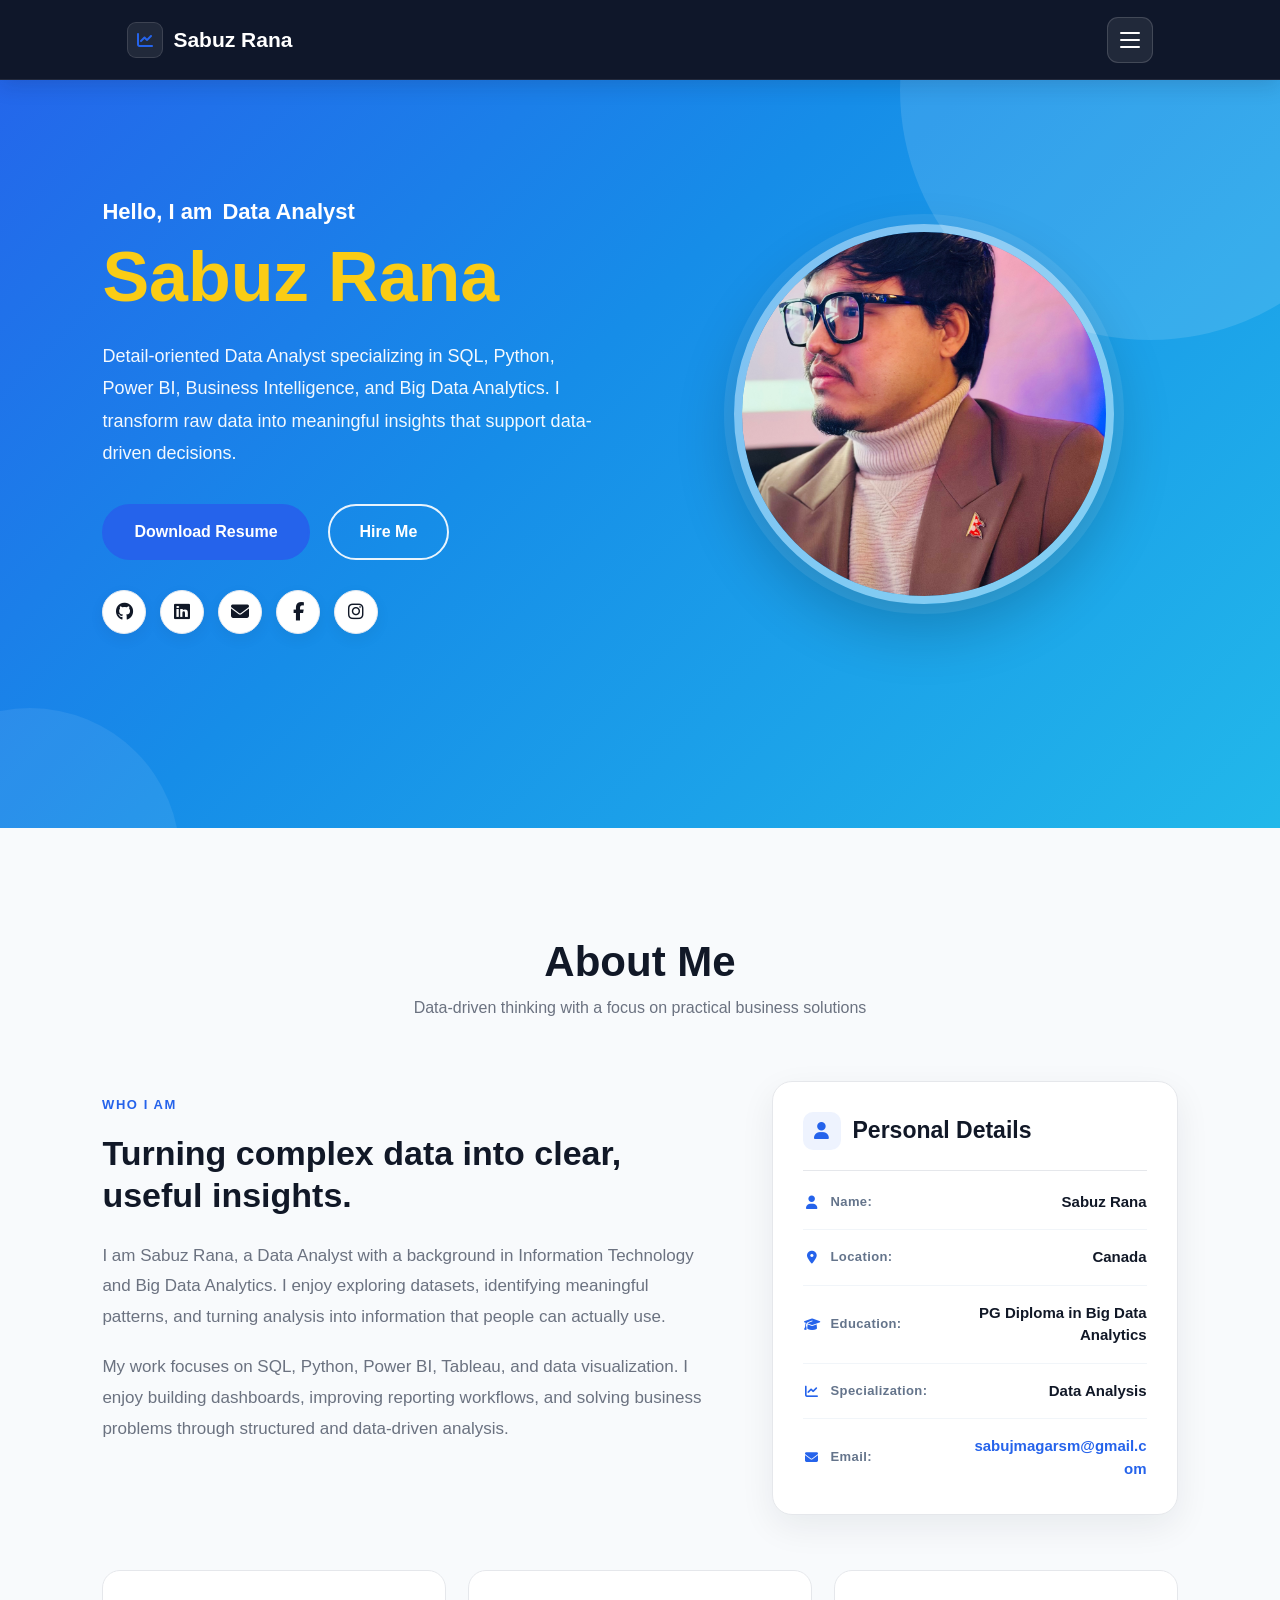
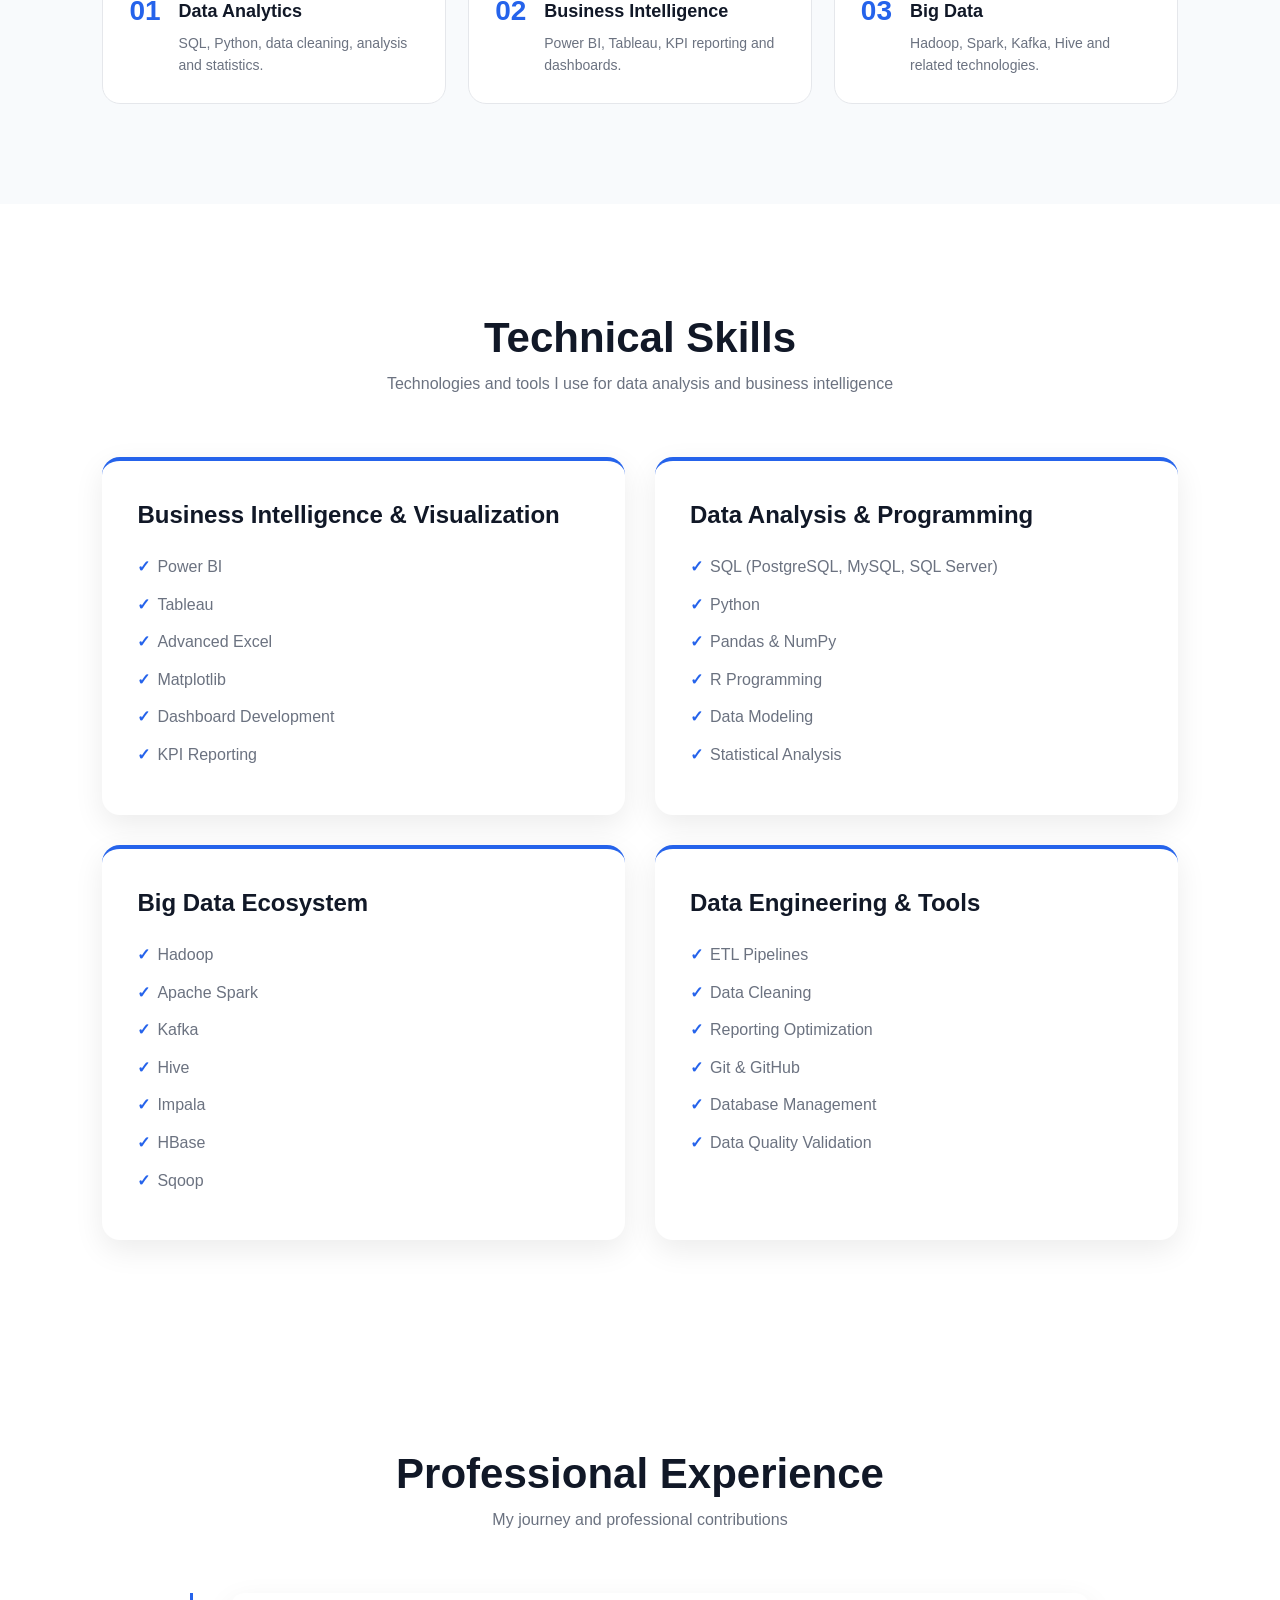
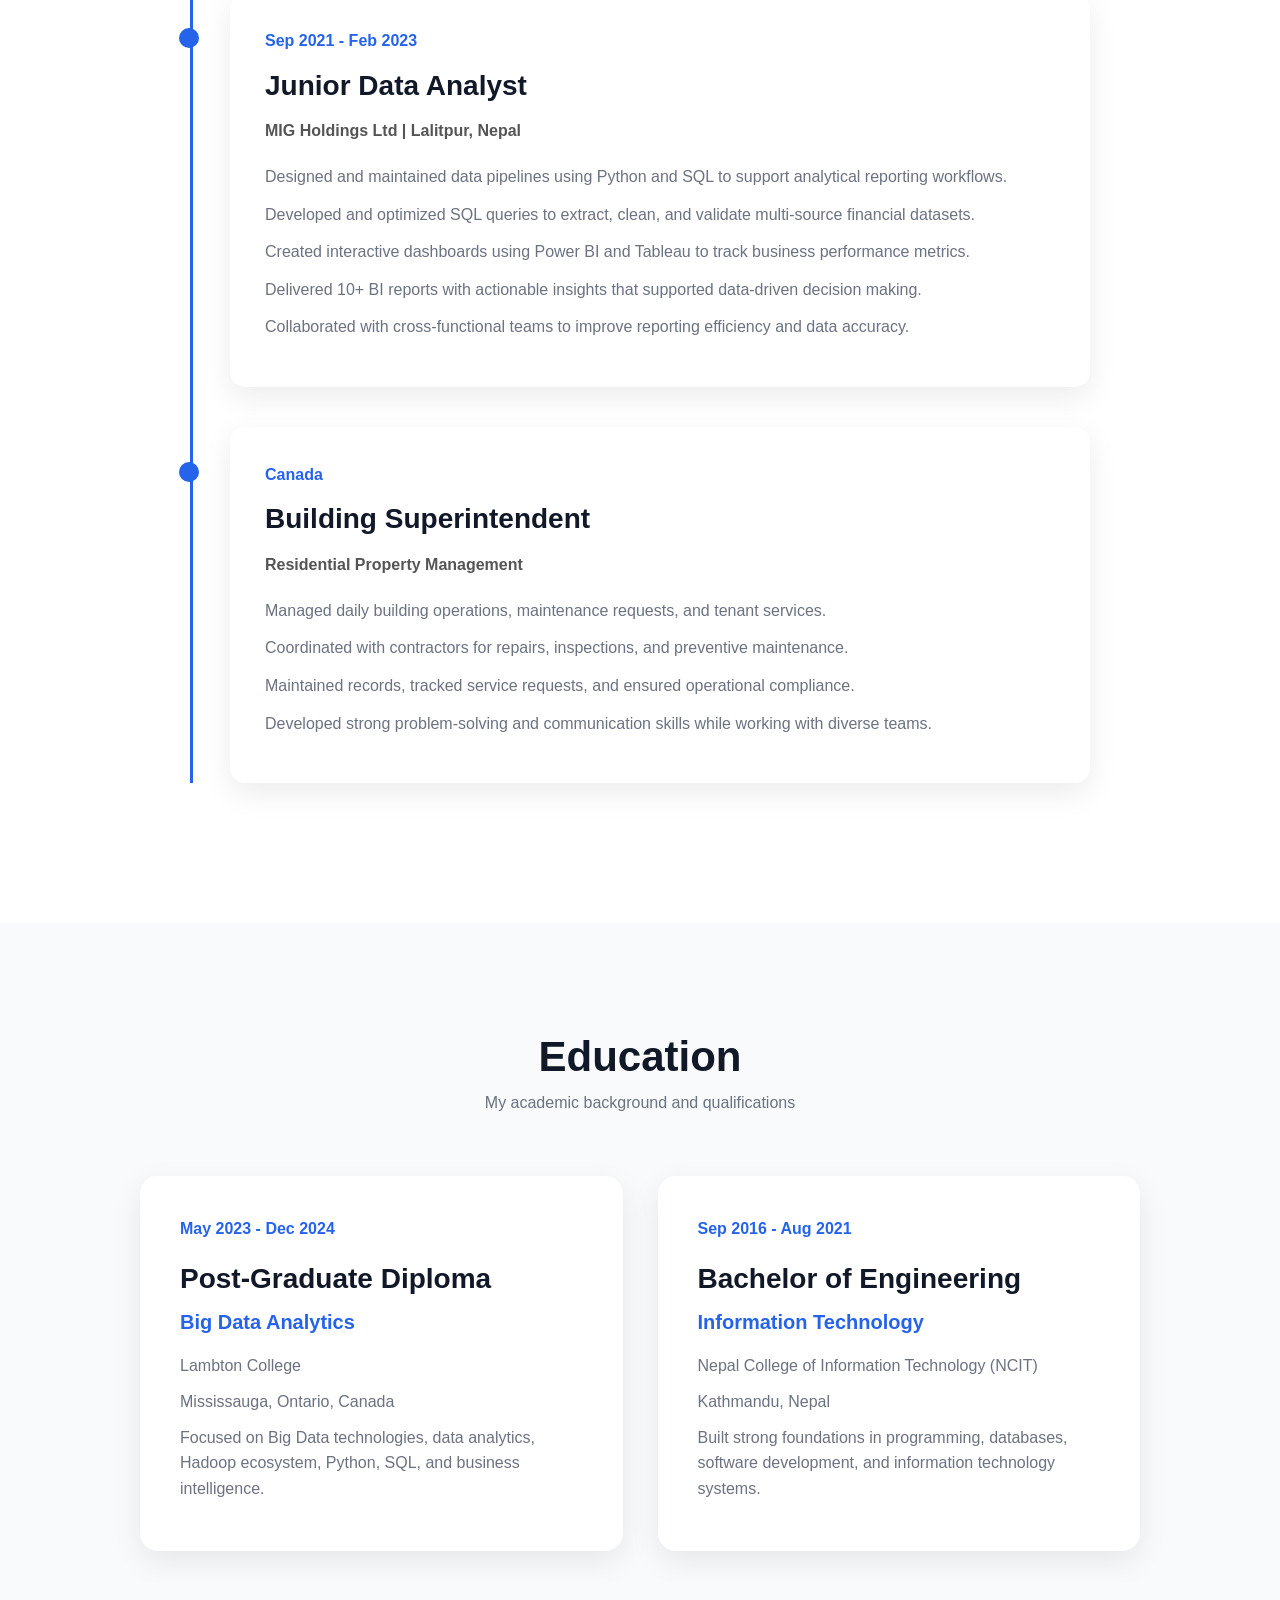
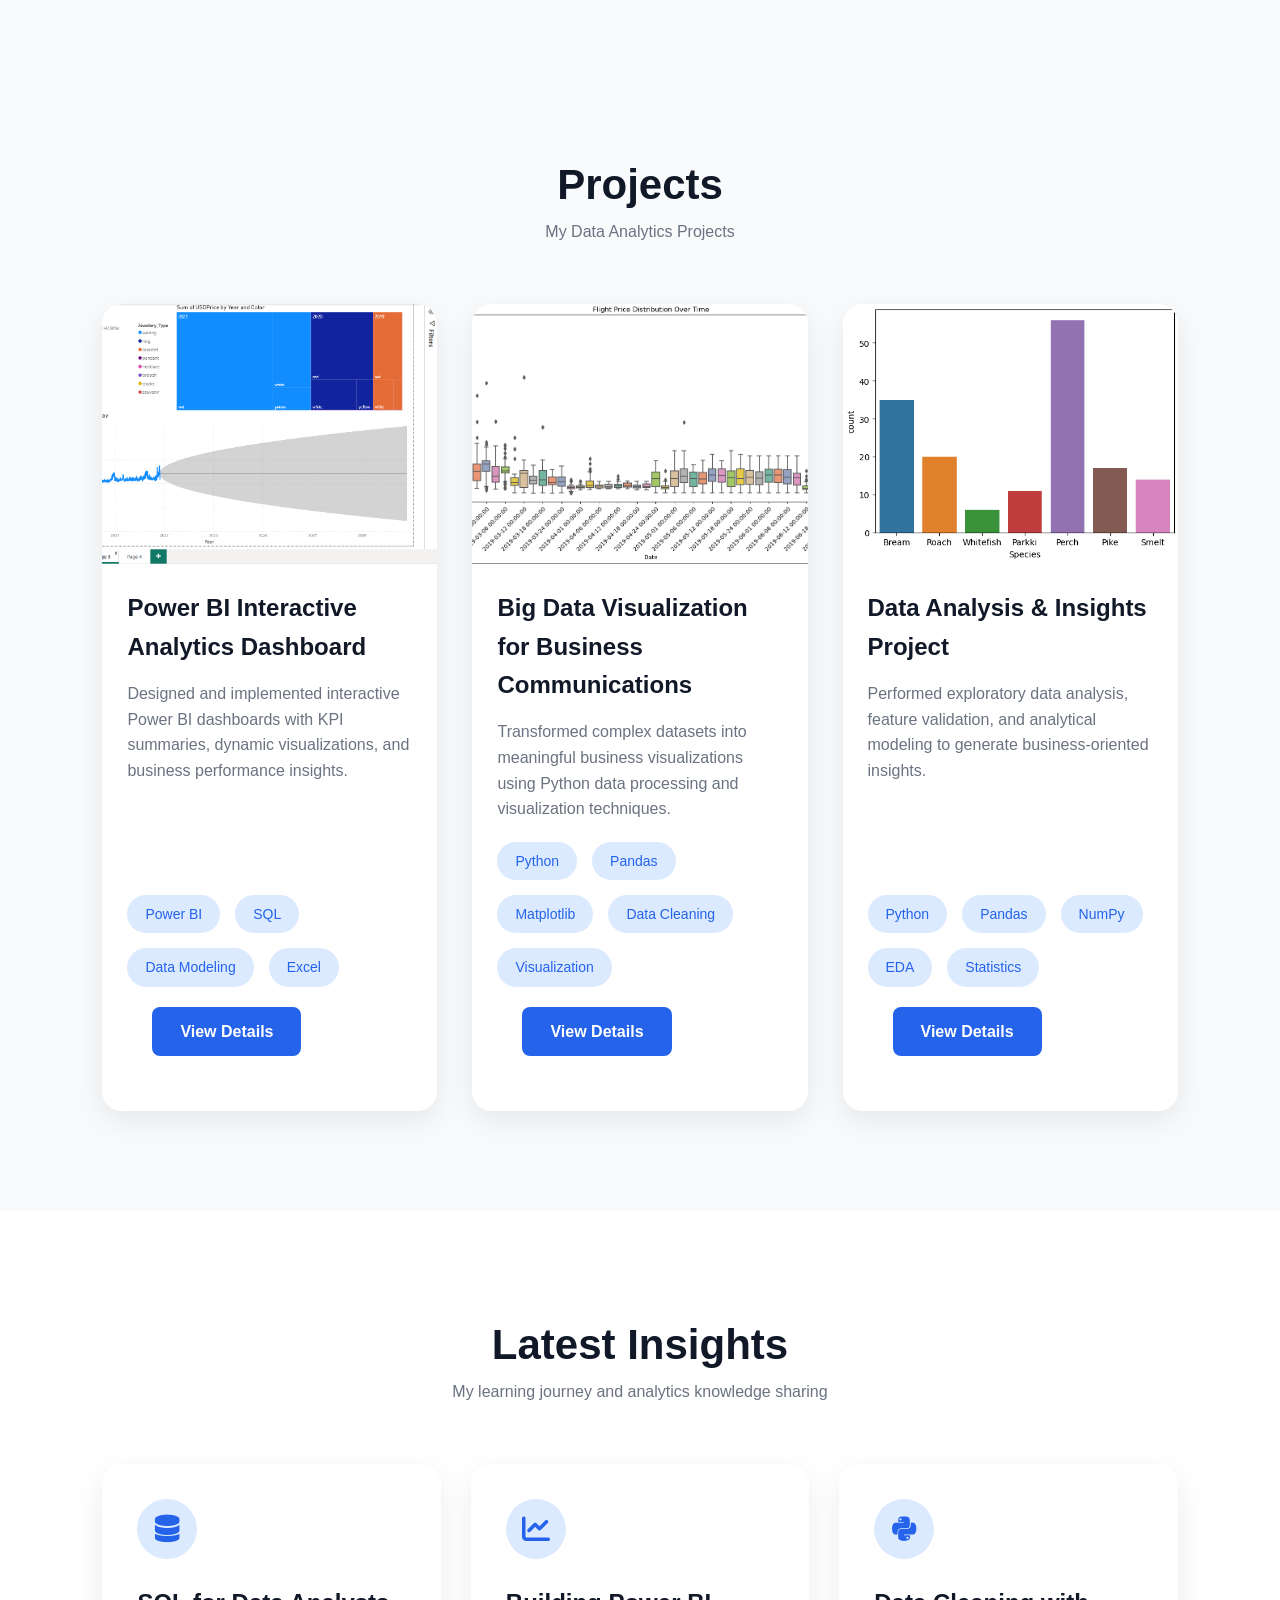
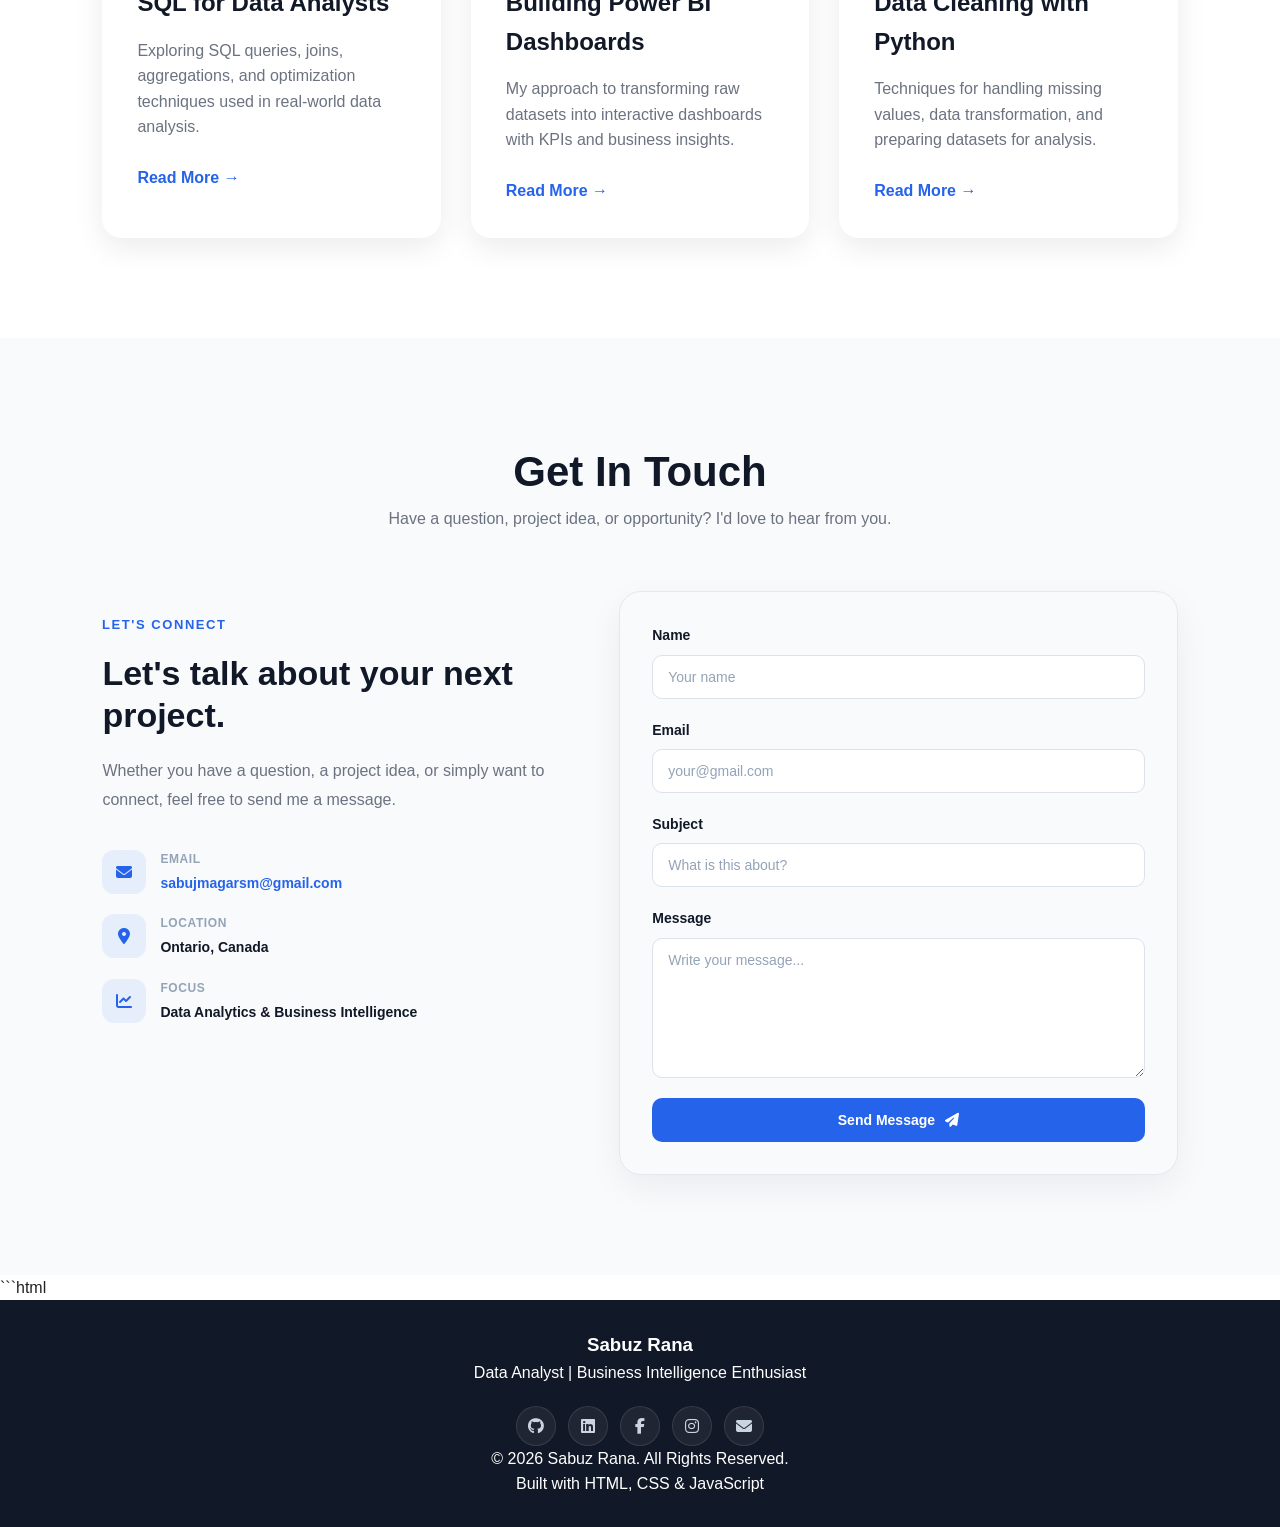
==== commit e372ac8b: "complted portfolio" ====
--- a/index.html
+++ b/index.html
@@ -18,316 +18,386 @@
     <link 
 rel="stylesheet" 
 href="https://cdnjs.cloudflare.com/ajax/libs/font-awesome/6.5.1/css/all.min.css">
+    <link
+    rel="stylesheet"
+    href="https://cdnjs.cloudflare.com/ajax/libs/font-awesome/6.5.2/css/all.min.css"
+>
 
 </head>
 
 
 <body>
+
 
 
 <!-- ==========================
      Navigation
+========================== -->
+
+<header class="navbar">
+
+    <div class="nav-container">
+
+        <!-- Logo -->
+        <a href="#hero" class="nav-logo">
+
+            <i class="fa-solid fa-chart-line"></i>
+
+            <span>Sabuz Rana</span>
+
+        </a>
+
+
+        <!-- Hidden Checkbox -->
+        <input
+            type="checkbox"
+            id="nav-check"
+            class="nav-check"
+        >
+
+
+        <!-- Hamburger -->
+        <label
+            for="nav-check"
+            class="nav-toggle"
+            aria-label="Open navigation menu"
+        >
+
+            <span></span>
+            <span></span>
+            <span></span>
+
+        </label>
+
+
+        <!-- Navigation Menu -->
+        <nav class="nav-dropdown">
+
+            <a href="index.html#home">Home</a>
+
+            <a href="#about">About</a>
+
+            <a href="#skills">Skills</a>
+
+            <a href="#projects">Projects</a>
+
+            <a href="#blog">Blogs</a>
+
+            <a href="#contact">Contact</a>
+
+        </nav>
+
+    </div>
+
+</header>
+
+<!-- ==========================
+     Hero Section
 =========================== -->
 
-<header>
-
-    <nav class="navbar">
-<!-- 
-        <div class="logo">
-            <a href="#">Sabuz.</a>
-        </div> -->
-
-
-       <ul class="nav-links">
-
-            <li>
-                <a href="#home" class="nav-link">Home</a>
-            </li>
-
-
-            <li>
-                <a href="#about" class="nav-link">About</a>
-            </li>
-
-
-            <li>
-                <a href="#skills" class="nav-link">Skills</a>
-            </li>
-
-
-            <li>
-                <a href="#experience" class="nav-link">Experience</a>
-            </li>
-
-
-            <li>
-                <a href="#education" class="nav-link">Education</a>
-            </li>
-
-
-            <li>
-                <a href="#projects" class="nav-link">Projects</a>
-            </li>
-
-
-            <li>
-                <a href="#blog" class="nav-link">Blog</a>
-            </li>
-
-
-            <li>
-                <a href="#contact" class="nav-link">Contact</a>
-            </li>
-
-
-        </ul>
-
-
-    </nav>
-
-</header>
-
-
-
-
-<main>
-
-
-
 <section class="hero" id="home">
 
-
     <div class="hero-content" data-aos="fade-right">
 
-
         <div class="hero-intro">
-
             <span>Hello, I am</span>
-
             <span id="typing-text"></span>
-
-        </div>
-
+        </div>
 
         <h1>
             Sabuz Rana
         </h1>
 
         <p>
-
-            Detail-oriented Data Analyst specializing in SQL,
-            Python, Power BI, Business Intelligence, and Big Data Analytics.
+            Detail-oriented Data Analyst specializing in SQL, Python,
+            Power BI, Business Intelligence, and Big Data Analytics.
             I transform raw data into meaningful insights that support
             data-driven decisions.
-
         </p>
 
-
         <div class="hero-buttons">
 
-
-            <a 
-            href="assets/resume/Sabuz_Rana_Resume.pdf"
-            download
-            class="btn btn-primary">
-
+            <a
+                href="assets/resume/Sabuz_Rana_Resume.pdf"
+                download
+                class="btn btn-primary">
                 Download Resume
             </a>
 
-            <a 
-            href="#contact"
-            class="btn btn-secondary">
-
-                Contact Me
-
+            <a
+                href="#contact"
+                class="btn btn-secondary">
+                Hire Me
             </a>
 
         </div>
 
-
         <div class="social-links">
 
-
-            <a 
-            href="https://github.com/sabujrana"
-            target="_blank"
-            aria-label="GitHub">
-
+            <a
+                href="https://github.com/sabujrana"
+                target="_blank"
+                aria-label="GitHub">
                 <i class="fab fa-github"></i>
-
             </a>
 
-
-            <a 
-            href="https://www.linkedin.com/in/sabuzr/"
-            target="_blank"
-            aria-label="LinkedIn">
-
+            <a
+                href="https://www.linkedin.com/in/sabuzr/"
+                target="_blank"
+                aria-label="LinkedIn">
                 <i class="fab fa-linkedin"></i>
-
             </a>
 
-            <a 
-            href="mailto:sabujmagarsm@gmail.com"
-            aria-label="Email">
-
+            <a
+                href="mailto:sabujmagarsm@gmail.com"
+                aria-label="Email">
                 <i class="fas fa-envelope"></i>
-
             </a>
 
-
-        </div>
-
-
-
-
-    </div>
-
+            <a
+                href="https://www.facebook.com/R.sabuz"
+                target="_blank"
+                rel="noopener noreferrer"
+                aria-label="Facebook">
+                <i class="fa-brands fa-facebook-f"></i>
+            </a>
+
+
+            <a
+                href="https://www.instagram.com/_itsme_sabuj"
+                target="_blank"
+                rel="noopener noreferrer"
+                aria-label="Instagram">
+                <i class="fa-brands fa-instagram"></i>
+            </a>
+
+
+
+        </div>
+
+    </div>
 
     <div class="hero-image" data-aos="fade-left">
 
-
-        <img 
-        src="assets/images/profile/profile.jpeg"
-        alt="Sabuz Rana - Data Analyst">
-
-
-    </div>
-
-
+        <img
+            src="assets/images/profile/profile.jpeg"
+            alt="Sabuz Rana - Data Analyst">
+
+    </div>
 
 </section>
-
-
-<section class="about" id="about">
-
-
-<div class="section-title" data-aos="fade-up">
-
-    <h2>
-        About Me
-    </h2>
-
-    <p>
-        Turning data into meaningful business insights
-    </p>
-
-</div>
 
 
 
 <!-- ==========================
      About Section
 =========================== -->
-
-<div class="about-container">
-
-
-
-<div class="about-content" data-aos="fade-right">
-
-
-    <h3>
-    Data Analyst | Business Intelligence Developer
-    </h3>
-
-
-
-    <p>
-        I am Sabuz Rana, a Data Analyst passionate about discovering
-        patterns hidden inside data and transforming them into actionable
-        business insights. With a background in Information Technology
-        and Big Data Analytics, I combine technical skills with analytical
-        thinking to solve real-world problems.
-    </p>
-    <p>
-        My experience includes working with SQL, Python, Power BI, Tableau,
-        and data visualization techniques to clean, analyze, and present
-        complex datasets in a meaningful way. I enjoy building interactive
-        dashboards, optimizing reporting workflows, and creating solutions
-        that help organizations make better decisions.
-    </p>
-
-
-
-    <p>
-Currently based in Mississauga, Ontario, Canada, I am continuously
-expanding my knowledge in Business Intelligence, Big Data technologies,
-and modern data analytics practices while looking for opportunities
-to contribute as a Data Analyst.
-</p>
-
-
-
-</div>
-
-
-
-
-
-<div class="about-highlights" data-aos="fade-left">
-
-
-<div class="highlight-card">
-
-
-<h3>
-01
-</h3>
-
-<p>
-Strong foundation in SQL, Python & Data Analytics
-</p>
-
-
-</div>
-
-
-
-
-
-<div class="highlight-card">
-
-
-<h3>
-02
-</h3>
-
-<p>
-Experience building dashboards and BI reports
-</p>
-
-
-</div>
-
-
-
-
-
-<div class="highlight-card">
-
-
-<h3>
-03
-</h3>
-
-<p>
-Knowledge of Big Data ecosystem and analytics tools
-</p>
-
-
-</div>
-
-
-</div>
-
-
-
-</div>
-
+<section class="about" id="about">
+
+    <div class="section-title" data-aos="fade-up">
+
+        <h2>About Me</h2>
+
+        <p>
+            Data-driven thinking with a focus on practical business solutions
+        </p>
+
+    </div>
+
+
+    <div class="about-main">
+
+
+        <!-- Professional Introduction -->
+
+        <div class="about-story" data-aos="fade-right">
+
+            <span class="about-label">
+                WHO I AM
+            </span>
+
+            <h3>
+                Turning complex data into clear, useful insights.
+            </h3>
+
+            <p>
+                I am Sabuz Rana, a Data Analyst with a background in
+                Information Technology and Big Data Analytics. I enjoy
+                exploring datasets, identifying meaningful patterns, and
+                turning analysis into information that people can actually use.
+            </p>
+
+            <p>
+                My work focuses on SQL, Python, Power BI, Tableau, and
+                data visualization. I enjoy building dashboards, improving
+                reporting workflows, and solving business problems through
+                structured and data-driven analysis.
+            </p>
+
+        </div>
+
+
+        <!-- Personal Details -->
+
+        <div class="personal-details" data-aos="fade-left">
+
+            <div class="details-title">
+
+                <i class="fa-solid fa-user"></i>
+
+                <h3>
+                    Personal Details
+                </h3>
+
+            </div>
+
+
+            <div class="detail-row">
+
+                <span class="detail-label">
+                    <i class="fa-solid fa-user"></i>
+                    Name:
+                </span>
+
+                <strong>
+                    Sabuz Rana
+                </strong>
+
+            </div>
+
+
+            <div class="detail-row">
+
+                <span class="detail-label">
+                    <i class="fa-solid fa-location-dot"></i>
+                    Location:
+                </span>
+
+                <strong>
+                    Canada
+                </strong>
+
+            </div>
+
+
+            <div class="detail-row">
+
+                <span class="detail-label">
+                    <i class="fa-solid fa-graduation-cap"></i>
+                    Education:
+                </span>
+
+                <strong>
+                    PG Diploma in Big Data Analytics
+                </strong>
+
+            </div>
+
+
+            <div class="detail-row">
+
+                <span class="detail-label">
+                    <i class="fa-solid fa-chart-line"></i>
+                    Specialization:
+                </span>
+
+                <strong>
+                    Data Analysis
+                </strong>
+
+            </div>
+
+
+            <div class="detail-row">
+
+                <span class="detail-label">
+                    <i class="fa-solid fa-envelope"></i>
+                    Email:
+                </span>
+
+                <a href="mailto:sabujmagarsm@gmail.com">
+                    sabujmagarsm@gmail.com
+                </a>
+
+            </div>
+
+        </div>
+
+
+    </div>
+
+
+    <!-- Key Strengths -->
+
+    <div class="about-strengths" data-aos="fade-up">
+
+
+        <div class="strength-item">
+
+            <span class="strength-number">
+                01
+            </span>
+
+            <div>
+
+                <h4>
+                    Data Analytics
+                </h4>
+
+                <p>
+                    SQL, Python, data cleaning, analysis and statistics.
+                </p>
+
+            </div>
+
+        </div>
+
+
+        <div class="strength-item">
+
+            <span class="strength-number">
+                02
+            </span>
+
+            <div>
+
+                <h4>
+                    Business Intelligence
+                </h4>
+
+                <p>
+                    Power BI, Tableau, KPI reporting and dashboards.
+                </p>
+
+            </div>
+
+        </div>
+
+
+        <div class="strength-item">
+
+            <span class="strength-number">
+                03
+            </span>
+
+            <div>
+
+                <h4>
+                    Big Data
+                </h4>
+
+                <p>
+                    Hadoop, Spark, Kafka, Hive and related technologies.
+                </p>
+
+            </div>
+
+        </div>
+
+
+    </div>
 
 </section>
-
 
 <!-- ==========================
      Skills Section
@@ -977,150 +1047,213 @@
 <!-- ==========================
      Contact Section
 =========================== -->
-
+<!-- ==========================
+     Contact Section
+========================== -->
 
 <section class="contact" id="contact">
 
-
-<div class="contact-wrapper" data-aos="fade-up">
-
-
-<div class="contact-text">
-
-
-<h2>
-Let's Work Together
-</h2>
-
-
-<p>
-
-I am always interested in connecting with
-professionals, recruiters, and organizations
-looking for Data Analytics and Business
-Intelligence solutions.
-
-</p>
-
-
-<p>
-
-Feel free to reach out through any of the
-platforms below.
-
-</p>
-
-
-</div>
-
-
-
-
-
-
-<div class="contact-links">
-
-
-<a 
-href="mailto:sabujmagarsm@gmail.com"
-class="contact-item">
-
-
-<i class="fa-solid fa-envelope"></i>
-
-
-<div>
-
-<h3>Email</h3>
-
-<span>
-sabujmagarsm@gmail.com
-</span>
-
-</div>
-
-
-</a>
-
-
-
-
-
-
-
-<a 
-href="https://github.com/sabujrana"
-target="_blank"
-class="contact-item">
-
-
-<i class="fa-brands fa-github"></i>
-
-
-<div>
-
-<h3>GitHub</h3>
-
-<span>
-github.com/sabujrana
-</span>
-
-</div>
-
-
-</a>
-
-
-<a 
-href="https://www.linkedin.com/in/sabuzr/"
-target="_blank"
-class="contact-item">
-
-
-<i class="fa-brands fa-linkedin"></i>
-
-
-<div>
-
-<h3>LinkedIn</h3>
-
-<span>
-linkedin.com/in/sabuzr
-</span>
-
-</div>
-
-
-</a>
-
-<a 
-href="https://www.google.com/maps/search/?api=1&query=Mississauga+Ontario+Canada"
-target="_blank"
-class="contact-item">
-
-
-<i class="fa-solid fa-location-dot"></i>
-
-
-<div>
-
-<h3>
-Location
-</h3>
-
-<span>
-Mississauga, Ontario, Canada
-</span>
-
-</div>
-
-
-</a>
-
-
-</div>
-
-
+    <div class="section-title" data-aos="fade-up">
+
+        <h2>Get In Touch</h2>
+
+        <p>
+            Have a question, project idea, or opportunity?
+            I'd love to hear from you.
+        </p>
+
+    </div>
+
+
+    <div class="contact-container" data-aos="fade-up">
+
+
+        <!-- Contact Information -->
+
+        <div class="contact-info">
+
+            <span class="contact-label">
+                LET'S CONNECT
+            </span>
+
+            <h3>
+                Let's talk about your next project.
+            </h3>
+
+            <p>
+                Whether you have a question, a project idea,
+                or simply want to connect, feel free to send me
+                a message.
+            </p>
+
+
+            <div class="contact-details">
+
+                <div class="contact-detail">
+
+                    <div class="contact-icon">
+                        <i class="fa-solid fa-envelope"></i>
+                    </div>
+
+                    <div>
+
+                        <span>Email</span>
+
+                        <a href="mailto:sabujmagarsm@gmail.com">
+                            sabujmagarsm@gmail.com
+                        </a>
+
+                    </div>
+
+                </div>
+
+
+                <div class="contact-detail">
+
+                    <div class="contact-icon">
+                        <i class="fa-solid fa-location-dot"></i>
+                    </div>
+
+                    <div>
+
+                        <span>Location</span>
+
+                        <strong>
+                            Ontario, Canada
+                        </strong>
+
+                    </div>
+
+                </div>
+
+
+                <div class="contact-detail">
+
+                    <div class="contact-icon">
+                        <i class="fa-solid fa-chart-line"></i>
+                    </div>
+
+                    <div>
+
+                        <span>Focus</span>
+
+                        <strong>
+                            Data Analytics & Business Intelligence
+                        </strong>
+
+                    </div>
+
+                </div>
+
+            </div>
+
+        </div>
+
+
+        <!-- Contact Form -->
+
+        <div class="contact-form-card">
+
+            <form
+                action="https://formspree.io/f/mdaqjypr"
+                method="POST"
+                class="contact-form"
+            >
+
+                <!-- Name -->
+
+                <div class="form-group">
+
+                    <label for="name">
+                        Name
+                    </label>
+
+                    <input
+                        type="text"
+                        id="name"
+                        name="name"
+                        placeholder="Your name"
+                        required
+                    >
+
+                </div>
+
+
+                <!-- Email -->
+
+                <div class="form-group">
+
+                    <label for="email">
+                        Email
+                    </label>
+
+                    <input
+                        type="email"
+                        id="email"
+                        name="email"
+                        placeholder="your@gmail.com"
+                        required
+                    >
+
+                </div>
+
+
+                <!-- Subject -->
+
+                <div class="form-group">
+
+                    <label for="subject">
+                        Subject
+                    </label>
+
+                    <input
+                        type="text"
+                        id="subject"
+                        name="subject"
+                        placeholder="What is this about?"
+                        required
+                    >
+
+                </div>
+
+
+                <!-- Message -->
+
+                <div class="form-group">
+
+                    <label for="message">
+                        Message
+                    </label>
+
+                    <textarea
+                        id="message"
+                        name="message"
+                        rows="6"
+                        placeholder="Write your message..."
+                        required
+                    ></textarea>
+
+                </div>
+
+
+                <!-- Submit -->
+
+                <button
+                    type="submit"
+                    class="contact-submit"
+                >
+
+                    <span>Send Message</span>
+
+                    <i class="fa-solid fa-paper-plane"></i>
+
+                </button>
+
+            </form>
+
+        </div>
+
+    </div>
 
 </section>
 
@@ -1129,88 +1262,110 @@
 <!-- ==========================
      Footer Section
 =========================== -->
-
-
+```html
 <footer>
 
-
-<div class="footer-container">
-
-
-<div class="footer-content">
-
-
-<h3>
-Sabuz Rana
-</h3>
-
-
-<p>
-Data Analyst | Business Intelligence Enthusiast
-</p>
-
-
-</div>
-
-
-
-<div class="footer-social">
-
-<a 
-href="https://github.com/sabujrana"
-target="_blank">
-
-<i class="fa-brands fa-github"></i>
-
-</a>
-
-
-<a 
-href="https://www.linkedin.com/in/sabuzr/"
-target="_blank">
-
-<i class="fa-brands fa-linkedin"></i>
-
-</a>
-
-
-<a 
-href="mailto:sabujmagarsm@gmail.com">
-
-<i class="fa-solid fa-envelope"></i>
-
-</a>
-
-
-</div>
-
-
-
-</div>
-
-
-
-
-
-<div class="footer-bottom">
-
-
-<p>
-© 2026 Sabuz Rana. All Rights Reserved.
-</p>
-
-
-<p>
-Built with HTML, CSS & JavaScript
-</p>
-
-
-</div>
-
+    <div class="footer-container">
+
+
+        <div class="footer-content">
+
+            <h3>
+                Sabuz Rana
+            </h3>
+
+            <p>
+                Data Analyst | Business Intelligence Enthusiast
+            </p>
+
+        </div>
+
+
+        <!-- Footer Social Links -->
+
+        <div class="footer-social">
+
+
+            <!-- GitHub -->
+
+            <a
+                href="https://github.com/sabujrana"
+                target="_blank"
+                rel="noopener noreferrer"
+                aria-label="GitHub"
+            >
+                <i class="fa-brands fa-github"></i>
+            </a>
+
+
+            <!-- LinkedIn -->
+
+            <a
+                href="https://www.linkedin.com/in/sabuzr/"
+                target="_blank"
+                rel="noopener noreferrer"
+                aria-label="LinkedIn"
+            >
+                <i class="fa-brands fa-linkedin"></i>
+            </a>
+
+
+            <!-- Facebook -->
+
+            <a
+                href="https://www.facebook.com/R.sabuz"
+                target="_blank"
+                rel="noopener noreferrer"
+                aria-label="Facebook"
+            >
+                <i class="fa-brands fa-facebook-f"></i>
+            </a>
+
+
+            <!-- Instagram -->
+
+            <a
+                href="https://www.instagram.com/_itsme_sabuj"
+                target="_blank"
+                rel="noopener noreferrer"
+                aria-label="Instagram"
+            >
+                <i class="fa-brands fa-instagram"></i>
+            </a>
+
+
+            <!-- Email -->
+
+            <a
+                href="mailto:sabujmagarsm@gmail.com"
+                aria-label="Email"
+            >
+                <i class="fa-solid fa-envelope"></i>
+            </a>
+
+
+        </div>
+
+
+        <div class="footer-bottom">
+
+            <p>
+                © 2026 Sabuz Rana. All Rights Reserved.
+            </p>
+
+            <p>
+                Built with HTML, CSS & JavaScript
+            </p>
+
+        </div>
+
+
+    </div>
 
 </footer>
 
 
+
 <!-- JavaScript Files -->
 
 
--- a/css/style.css
+++ b/css/style.css
@@ -204,9 +204,8 @@
 
 
 /* ==========================
-   Hero
-========================== */
-
+   Hero Section
+========================== */
 
 .hero {
 
@@ -218,25 +217,53 @@
 
     justify-content:space-between;
 
-    gap:50px;
-
-}
-
-
+    gap:60px;
+
+    padding:110px 8%;
+
+    background:
+        linear-gradient(
+            135deg,
+            #eff6ff 0%,
+            #dbeafe 50%,
+            #f8fafc 100%
+        );
+
+    overflow:hidden;
+
+}
+
+
+
+/* ==========================
+   Hero Content
+========================== */
 
 .hero-content {
 
     flex:1;
 
+    max-width:650px;
+
 }
 
 
 
 .hero-intro {
 
+    display:flex;
+
+    align-items:center;
+
+    gap:10px;
+
+    flex-wrap:wrap;
+
+    margin-bottom:10px;
+
     color:var(--primary);
 
-    font-size:20px;
+    font-size:22px;
 
     font-weight:600;
 
@@ -244,13 +271,23 @@
 
 
 
+#typing-text {
+
+    color:var(--dark);
+
+    font-weight:700;
+
+}
+
+
+
 .hero h1 {
 
     font-size:70px;
 
     line-height:1.1;
 
-    margin:15px 0;
+    margin:15px 0 20px;
 
     color:var(--dark);
 
@@ -258,51 +295,59 @@
 
 
 
-.hero h2 {
-
-    font-size:32px;
-
-    margin-bottom:20px;
-
-    color:#374151;
-
-}
-
-
-
 .hero p {
 
     max-width:600px;
 
-    color:var(--gray);
-
     font-size:18px;
 
-}
-
-
+    line-height:1.8;
+
+    color:#475569;
+
+}
+
+
+
+/* ==========================
+   Hero Buttons
+========================== */
 
 .hero-buttons {
 
     display:flex;
 
-    gap:20px;
+    align-items:center;
+
+    gap:18px;
 
     margin-top:35px;
 
+    flex-wrap:wrap;
+
 }
 
 
 
 .btn {
 
-    padding:14px 30px;
+    display:inline-flex;
+
+    align-items:center;
+
+    justify-content:center;
+
+    min-height:50px;
+
+    padding:14px 28px;
 
     border-radius:8px;
 
     font-weight:600;
 
-    transition:.3s;
+    font-size:16px;
+
+    transition:0.3s ease;
 
 }
 
@@ -322,12 +367,18 @@
 
     background:var(--secondary);
 
+    transform:translateY(-3px);
+
+    box-shadow:0 10px 25px rgba(37,99,235,0.25);
+
 }
 
 
 
 .btn-secondary {
 
+    background:rgba(255,255,255,0.65);
+
     border:2px solid var(--primary);
 
     color:var(--primary);
@@ -342,10 +393,77 @@
 
     color:white;
 
-}
-
-
-
+    transform:translateY(-3px);
+
+}
+
+
+
+/* ==========================
+   Social Links
+========================== */
+
+.social-links {
+
+    display:flex;
+
+    align-items:center;
+
+    gap:16px;
+
+    margin-top:30px;
+
+}
+
+
+
+.social-links a {
+
+    width:46px;
+
+    height:46px;
+
+    display:flex;
+
+    align-items:center;
+
+    justify-content:center;
+
+    border-radius:50%;
+
+    background:rgba(255,255,255,0.8);
+
+    color:var(--dark);
+
+    font-size:21px;
+
+    border:1px solid rgba(37,99,235,0.12);
+
+    box-shadow:0 5px 15px rgba(15,23,42,0.06);
+
+    transition:0.3s ease;
+
+}
+
+
+
+.social-links a:hover {
+
+    background:var(--primary);
+
+    color:white;
+
+    transform:translateY(-5px);
+
+    box-shadow:0 10px 25px rgba(37,99,235,0.22);
+
+}
+
+
+
+/* ==========================
+   Hero Image
+========================== */
 
 .hero-image {
 
@@ -355,6 +473,8 @@
 
     justify-content:center;
 
+    align-items:center;
+
 }
 
 
@@ -365,11 +485,538 @@
 
     height:380px;
 
+    object-fit:cover;
+
     border-radius:50%;
 
-    object-fit:cover;
-
-    border:8px solid #dbeafe;
+    border:8px solid rgba(255,255,255,0.9);
+
+    box-shadow:
+
+        0 20px 50px rgba(37,99,235,0.18),
+
+        0 0 0 12px rgba(255,255,255,0.25);
+
+    animation:floatHeroImage 4s ease-in-out infinite;
+
+}
+
+
+
+/* ==========================
+   Profile Image Animation
+========================== */
+
+@keyframes floatHeroImage {
+
+    0% {
+
+        transform:translateY(0);
+
+    }
+
+    50% {
+
+        transform:translateY(-14px);
+
+    }
+
+    100% {
+
+        transform:translateY(0);
+
+    }
+
+}
+
+
+
+/* ==========================
+   Hero Section
+========================== */
+
+.hero {
+
+    min-height: 92vh;
+
+    display: flex;
+
+    align-items: center;
+
+    justify-content: space-between;
+
+    gap: 60px;
+
+    padding: 100px 8%;
+
+    position: relative;
+
+    overflow: hidden;
+
+    color: #ffffff;
+
+    background:
+        linear-gradient(
+            135deg,
+            #2563eb 0%,
+            #168de8 45%,
+            #22b8ea 100%
+        );
+
+}
+
+
+/* Decorative background circles */
+
+.hero::before {
+
+    content: "";
+
+    position: absolute;
+
+    width: 500px;
+
+    height: 500px;
+
+    border-radius: 50%;
+
+    background: rgba(255, 255, 255, 0.12);
+
+    top: -160px;
+
+    right: -120px;
+
+}
+
+
+.hero::after {
+
+    content: "";
+
+    position: absolute;
+
+    width: 300px;
+
+    height: 300px;
+
+    border-radius: 50%;
+
+    background: rgba(255, 255, 255, 0.08);
+
+    bottom: -180px;
+
+    left: -120px;
+
+}
+
+
+/* ==========================
+   Hero Content
+========================== */
+
+.hero-content {
+
+    flex: 1;
+
+    max-width: 680px;
+
+    position: relative;
+
+    z-index: 2;
+
+}
+
+
+.hero-intro {
+
+    display: flex;
+
+    align-items: center;
+
+    gap: 10px;
+
+    flex-wrap: wrap;
+
+    margin-bottom: 12px;
+
+    font-size: 22px;
+
+    font-weight: 600;
+
+    color: #ffffff;
+
+}
+
+
+#typing-text {
+
+    color: #ffffff;
+
+    font-weight: 700;
+
+}
+
+
+/* Main Name */
+
+.hero h1 {
+
+    font-size: 70px;
+
+    line-height: 1.05;
+
+    margin: 10px 0 25px;
+
+    color: #facc15;
+
+    font-weight: 800;
+
+}
+
+
+/* Description */
+
+.hero p {
+
+    max-width: 680px;
+
+    font-size: 18px;
+
+    line-height: 1.8;
+
+    color: rgba(255, 255, 255, 0.95);
+
+}
+
+
+/* ==========================
+   Hero Buttons
+========================== */
+
+.hero-buttons {
+
+    display: flex;
+
+    align-items: center;
+
+    gap: 18px;
+
+    margin-top: 35px;
+
+    flex-wrap: wrap;
+
+}
+
+
+.hero .btn {
+
+    display: inline-flex;
+
+    align-items: center;
+
+    justify-content: center;
+
+    min-height: 50px;
+
+    padding: 13px 30px;
+
+    border-radius: 30px;
+
+    font-size: 16px;
+
+    font-weight: 700;
+
+    transition: 0.3s ease;
+
+}
+
+
+/* Hire Me */
+
+.hero .btn-primary {
+
+    background: #2563eb;
+
+    color: #ffffff;
+
+    border: 2px solid #2563eb;
+
+}
+
+
+.hero .btn-primary:hover {
+
+    background: #1d4ed8;
+
+    border-color: #1d4ed8;
+
+    transform: translateY(-3px);
+
+    box-shadow: 0 10px 25px rgba(0, 0, 0, 0.18);
+
+}
+
+
+/* Download Resume */
+
+.hero .btn-secondary {
+
+    background: transparent;
+
+    color: #ffffff;
+
+    border: 2px solid rgba(255, 255, 255, 0.9);
+
+}
+
+
+.hero .btn-secondary:hover {
+
+    background: #ffffff;
+
+    color: #2563eb;
+
+    transform: translateY(-3px);
+
+}
+
+
+/* ==========================
+   Social Icons
+========================== */
+
+.social-links {
+
+    display: flex;
+
+    align-items: center;
+
+    gap: 16px;
+
+    margin-top: 32px;
+
+}
+
+
+.social-links a {
+
+    width: 45px;
+
+    height: 45px;
+
+    display: flex;
+
+    align-items: center;
+
+    justify-content: center;
+
+    border-radius: 8px;
+
+    background: transparent;
+
+    color: #ffffff;
+
+    font-size: 24px;
+
+    transition: 0.3s ease;
+
+}
+
+
+.social-links a:hover {
+
+    color: #facc15;
+
+    transform: translateY(-5px);
+
+}
+
+
+/* ==========================
+   Hero Image
+========================== */
+
+.hero-image {
+
+    flex: 1;
+
+    display: flex;
+
+    align-items: center;
+
+    justify-content: center;
+
+    position: relative;
+
+    z-index: 2;
+
+}
+
+
+.hero-image img {
+
+    width: 380px;
+
+    height: 380px;
+
+    object-fit: cover;
+
+    border-radius: 50%;
+
+    border: 8px solid rgba(255, 255, 255, 0.45);
+
+    box-shadow:
+        0 0 0 10px rgba(255, 255, 255, 0.08),
+        0 25px 60px rgba(0, 0, 0, 0.20);
+
+    animation: heroFloat 4s ease-in-out infinite;
+
+}
+
+
+/* Profile floating effect */
+
+@keyframes heroFloat {
+
+    0% {
+
+        transform: translateY(0);
+
+    }
+
+    50% {
+
+        transform: translateY(-12px);
+
+    }
+
+    100% {
+
+        transform: translateY(0);
+
+    }
+
+}
+
+
+/* ==========================
+   Mobile
+========================== */
+
+@media (max-width: 1000px) {
+
+    .hero {
+
+        min-height: auto;
+
+        flex-direction: column;
+
+        text-align: center;
+
+        padding: 90px 8%;
+
+    }
+
+
+    .hero-content {
+
+        max-width: 800px;
+
+    }
+
+
+    .hero-intro {
+
+        justify-content: center;
+
+    }
+
+
+    .hero p {
+
+        margin-left: auto;
+
+        margin-right: auto;
+
+    }
+
+
+    .hero-buttons {
+
+        justify-content: center;
+
+    }
+
+
+    .social-links {
+
+        justify-content: center;
+
+    }
+
+
+    .hero-image {
+
+        margin-top: 30px;
+
+    }
+
+}
+
+
+@media (max-width: 600px) {
+
+    .hero {
+
+        padding: 75px 5%;
+
+    }
+
+
+    .hero h1 {
+
+        font-size: 46px;
+
+    }
+
+
+    .hero-intro {
+
+        font-size: 18px;
+
+    }
+
+
+    .hero p {
+
+        font-size: 16px;
+
+    }
+
+
+    .hero-buttons {
+
+        flex-direction: column;
+
+        width: 100%;
+
+    }
+
+
+    .hero .btn {
+
+        width: 100%;
+
+    }
+
+
+    .hero-image img {
+
+        width: 280px;
+
+        height: 280px;
+
+    }
 
 }
 
@@ -380,60 +1027,396 @@
 /* ==========================
    About
 ========================== */
-
-
-
+/* ==========================
+   About Section
+========================== */
 
 .about {
 
-    background:var(--light);
-
-}
-
+    background: var(--light);
+
+}
 
 
 .about-container {
 
-    max-width:900px;
-
-    margin:auto;
-
-}
-
-
-
-.about-content {
-
-    text-align:center;
-
-}
-
-
-
-.about-content h3 {
-
-    font-size:32px;
-
-    color:var(--dark);
-
-    margin-bottom:25px;
-
-}
-
-
-
-.about-content p {
-
-    font-size:18px;
-
-    color:var(--gray);
-
-    margin-bottom:20px;
-
-    line-height:1.8;
-
-}
-
+    display: grid;
+
+    grid-template-columns: 1.15fr 0.85fr;
+
+    gap: 60px;
+
+    align-items: start;
+
+    max-width: 1200px;
+
+    margin: auto;
+
+}
+
+
+/* ==========================
+   About Section
+========================== */
+
+.about {
+    background: #f8fafc;
+}
+
+
+/* ==========================
+   Main About Layout
+========================== */
+
+.about-main {
+    max-width: 1150px;
+    margin: 0 auto 55px;
+
+    display: grid;
+    grid-template-columns: 1.2fr 0.8fr;
+    gap: 60px;
+
+    align-items: stretch;
+}
+
+
+/* ==========================
+   About Story
+========================== */
+
+.about-story {
+    padding: 10px 0;
+}
+
+.about-label {
+    display: inline-block;
+    margin-bottom: 16px;
+
+    font-size: 13px;
+    font-weight: 800;
+    letter-spacing: 0.12em;
+
+    color: var(--primary);
+}
+
+.about-story h3 {
+    max-width: 650px;
+    margin-bottom: 24px;
+
+    color: var(--dark);
+
+    font-size: 34px;
+    line-height: 1.25;
+}
+
+.about-story p {
+    max-width: 700px;
+    margin-bottom: 20px;
+
+    color: var(--gray);
+
+    font-size: 17px;
+    line-height: 1.8;
+}
+
+
+/* ==========================
+   Personal Details Card
+========================== */
+
+.personal-details {
+    padding: 30px;
+
+    background: #ffffff;
+
+    border: 1px solid #e5e7eb;
+    border-radius: 20px;
+
+    box-shadow: 0 12px 35px rgba(15, 23, 42, 0.07);
+
+    transition: transform 0.3s ease, box-shadow 0.3s ease;
+}
+
+.personal-details:hover {
+    transform: translateY(-3px);
+
+    box-shadow: 0 16px 38px rgba(15, 23, 42, 0.10);
+}
+
+
+/* ==========================
+   Personal Details Heading
+========================== */
+
+.details-title {
+    display: flex;
+    align-items: center;
+
+    gap: 12px;
+
+    padding-bottom: 20px;
+    margin-bottom: 4px;
+
+    border-bottom: 1px solid #e5e7eb;
+}
+
+.details-title i {
+    display: flex;
+    align-items: center;
+    justify-content: center;
+
+    width: 38px;
+    height: 38px;
+
+    color: var(--primary);
+
+    background: rgba(37, 99, 235, 0.08);
+
+    border-radius: 10px;
+
+    font-size: 17px;
+}
+
+.details-title h3 {
+    margin: 0;
+
+    color: var(--dark);
+
+    font-size: 23px;
+    font-weight: 700;
+}
+
+
+/* ==========================
+   Detail Rows
+========================== */
+
+.detail-row {
+    display: grid;
+
+    grid-template-columns: 155px 1fr;
+
+    align-items: center;
+
+    gap: 15px;
+
+    padding: 16px 0;
+
+    border-bottom: 1px solid #f1f5f9;
+}
+
+.detail-row:last-child {
+    border-bottom: none;
+    padding-bottom: 4px;
+}
+
+
+/* ==========================
+   Detail Labels + Icons
+========================== */
+
+.detail-label {
+    display: flex;
+    align-items: center;
+
+    gap: 9px;
+
+    color: #64748b;
+
+    font-size: 13px;
+    font-weight: 700;
+
+    letter-spacing: 0.03em;
+}
+
+.detail-label i {
+    width: 19px;
+
+    color: var(--primary);
+
+    font-size: 13px;
+
+    text-align: center;
+}
+
+
+/* ==========================
+   Detail Values
+========================== */
+
+.detail-row strong,
+.detail-row a {
+    color: var(--dark);
+
+    font-size: 15px;
+    font-weight: 600;
+
+    line-height: 1.5;
+
+    text-align: right;
+
+    word-break: break-word;
+}
+
+.detail-row a {
+    color: var(--primary);
+
+    text-decoration: none;
+
+    transition: color 0.25s ease;
+}
+
+.detail-row a:hover {
+    text-decoration: underline;
+}
+
+
+/* ==========================
+   Strengths
+========================== */
+
+.about-strengths {
+    max-width: 1150px;
+
+    margin: 0 auto;
+
+    display: grid;
+
+    grid-template-columns: repeat(3, 1fr);
+
+    gap: 22px;
+}
+
+.strength-item {
+    display: flex;
+
+    align-items: flex-start;
+
+    gap: 18px;
+
+    padding: 26px;
+
+    background: #ffffff;
+
+    border: 1px solid #e5e7eb;
+    border-radius: 18px;
+
+    transition: transform 0.3s ease, box-shadow 0.3s ease;
+}
+
+.strength-item:hover {
+    transform: translateY(-6px);
+
+    box-shadow: 0 14px 30px rgba(15, 23, 42, 0.08);
+}
+
+.strength-number {
+    flex-shrink: 0;
+
+    font-size: 28px;
+    line-height: 1;
+
+    font-weight: 800;
+
+    color: var(--primary);
+}
+
+.strength-item h4 {
+    margin-bottom: 6px;
+
+    color: var(--dark);
+
+    font-size: 18px;
+}
+
+.strength-item p {
+    margin: 0;
+
+    color: var(--gray);
+
+    font-size: 14px;
+    line-height: 1.6;
+}
+
+
+/* ==========================
+   Responsive
+========================== */
+
+@media (max-width: 950px) {
+
+    .about-main {
+        grid-template-columns: 1fr;
+        gap: 35px;
+    }
+
+    .about-story h3 {
+        max-width: 750px;
+    }
+
+}
+
+
+@media (max-width: 750px) {
+
+    .about-strengths {
+        grid-template-columns: 1fr;
+    }
+
+    .about-story h3 {
+        font-size: 28px;
+    }
+
+}
+
+
+@media (max-width: 600px) {
+
+    .personal-details {
+        padding: 24px 20px;
+    }
+
+    .details-title {
+        padding-bottom: 17px;
+    }
+
+    .details-title h3 {
+        font-size: 21px;
+    }
+
+    .detail-row {
+        grid-template-columns: 1fr;
+
+        gap: 6px;
+
+        padding: 14px 0;
+    }
+
+    .detail-row strong,
+    .detail-row a {
+        padding-left: 28px;
+
+        text-align: left;
+    }
+
+}
+
+
+@media (max-width: 500px) {
+
+    .about-story h3 {
+        font-size: 25px;
+    }
+
+    .about-story p {
+        font-size: 16px;
+    }
+
+    .strength-item {
+        padding: 22px;
+    }
+
+}
 
 /* ==========================
    Skills Section
@@ -1081,24 +2064,414 @@
 /* ==========================
    Contact
 ========================== */
-
+/* ==========================
+   Contact Section
+========================== */
 
 .contact {
-
-    text-align:center;
-
-    background:var(--light);
-
-}
-
-
-
-.contact p {
-
-    font-size:18px;
-
-}
-
+    background: #ffffff;
+}
+
+
+/* ==========================
+   Contact Layout
+========================== */
+
+.contact-container {
+
+    max-width: 1150px;
+
+    margin: 0 auto;
+
+    display: grid;
+
+    grid-template-columns: 0.9fr 1.1fr;
+
+    gap: 60px;
+
+    align-items: stretch;
+
+}
+
+
+/* ==========================
+   Contact Information
+========================== */
+
+.contact-info {
+
+    padding: 20px 0;
+}
+
+
+.contact-label {
+
+    display: inline-block;
+
+    margin-bottom: 16px;
+
+    color: var(--primary);
+
+    font-size: 13px;
+
+    font-weight: 800;
+
+    letter-spacing: 0.12em;
+
+}
+
+
+.contact-info h3 {
+
+    max-width: 500px;
+
+    margin-bottom: 20px;
+
+    color: var(--dark);
+
+    font-size: 34px;
+
+    line-height: 1.25;
+
+}
+
+
+.contact-info > p {
+
+    max-width: 500px;
+
+    margin-bottom: 35px;
+
+    color: var(--gray);
+
+    font-size: 16px;
+
+    line-height: 1.8;
+
+}
+
+
+/* ==========================
+   Contact Details
+========================== */
+
+.contact-details {
+
+    display: flex;
+
+    flex-direction: column;
+
+    gap: 20px;
+
+}
+
+
+.contact-detail {
+
+    display: flex;
+
+    align-items: center;
+
+    gap: 14px;
+
+}
+
+
+.contact-icon {
+
+    flex-shrink: 0;
+
+    width: 44px;
+
+    height: 44px;
+
+    display: flex;
+
+    align-items: center;
+
+    justify-content: center;
+
+    color: var(--primary);
+
+    background: rgba(37, 99, 235, 0.08);
+
+    border-radius: 12px;
+
+}
+
+
+.contact-detail div:last-child {
+
+    display: flex;
+
+    flex-direction: column;
+
+    gap: 3px;
+
+}
+
+
+.contact-detail span {
+
+    color: #94a3b8;
+
+    font-size: 12px;
+
+    font-weight: 700;
+
+    text-transform: uppercase;
+
+    letter-spacing: 0.05em;
+
+}
+
+
+.contact-detail strong,
+
+.contact-detail a {
+
+    color: var(--dark);
+
+    font-size: 14px;
+
+    font-weight: 600;
+
+    text-decoration: none;
+
+}
+
+
+.contact-detail a {
+
+    color: var(--primary);
+
+}
+
+
+.contact-detail a:hover {
+
+    text-decoration: underline;
+
+}
+
+
+/* ==========================
+   Contact Form Card
+========================== */
+
+.contact-form-card {
+
+    padding: 32px;
+
+    background: #f8fafc;
+
+    border: 1px solid #e5e7eb;
+
+    border-radius: 22px;
+
+    box-shadow: 0 12px 35px rgba(15, 23, 42, 0.06);
+
+}
+
+
+/* ==========================
+   Contact Form
+========================== */
+
+.contact-form {
+
+    display: flex;
+
+    flex-direction: column;
+
+    gap: 20px;
+
+}
+
+
+.form-group {
+
+    display: flex;
+
+    flex-direction: column;
+
+    gap: 8px;
+
+}
+
+
+.form-group label {
+
+    color: var(--dark);
+
+    font-size: 14px;
+
+    font-weight: 700;
+
+}
+
+
+.form-group input,
+
+.form-group textarea {
+
+    width: 100%;
+
+    padding: 13px 15px;
+
+    color: var(--dark);
+
+    background: #ffffff;
+
+    border: 1px solid #dbe2ea;
+
+    border-radius: 10px;
+
+    outline: none;
+
+    font-family: inherit;
+
+    font-size: 14px;
+
+    transition:
+        border-color 0.25s ease,
+        box-shadow 0.25s ease;
+}
+
+
+.form-group textarea {
+
+    resize: vertical;
+
+    min-height: 140px;
+
+}
+
+
+.form-group input::placeholder,
+
+.form-group textarea::placeholder {
+
+    color: #94a3b8;
+
+}
+
+
+.form-group input:focus,
+
+.form-group textarea:focus {
+
+    border-color: var(--primary);
+
+    box-shadow: 0 0 0 3px rgba(37, 99, 235, 0.08);
+
+}
+
+
+/* ==========================
+   Send Button
+========================== */
+
+.contact-submit {
+
+    width: 100%;
+
+    display: flex;
+
+    align-items: center;
+
+    justify-content: center;
+
+    gap: 10px;
+
+    padding: 14px 20px;
+
+    color: #ffffff;
+
+    background: var(--primary);
+
+    border: none;
+
+    border-radius: 10px;
+
+    font-family: inherit;
+
+    font-size: 14px;
+
+    font-weight: 700;
+
+    cursor: pointer;
+
+    transition:
+        transform 0.25s ease,
+        box-shadow 0.25s ease,
+        opacity 0.25s ease;
+}
+
+
+.contact-submit:hover {
+
+    transform: translateY(-2px);
+
+    box-shadow: 0 10px 25px rgba(37, 99, 235, 0.22);
+
+}
+
+
+.contact-submit:active {
+
+    transform: translateY(0);
+
+}
+
+
+/* ==========================
+   Responsive
+========================== */
+
+@media (max-width: 900px) {
+
+    .contact-container {
+
+        grid-template-columns: 1fr;
+
+        gap: 40px;
+
+    }
+
+
+    .contact-info h3 {
+
+        font-size: 30px;
+
+    }
+
+}
+
+
+@media (max-width: 600px) {
+
+    .contact-form-card {
+
+        padding: 24px 20px;
+
+    }
+
+
+    .contact-info h3 {
+
+        font-size: 27px;
+
+    }
+
+
+    .contact-info > p {
+
+        font-size: 15px;
+
+    }
+
+}
 
 
 
@@ -1593,130 +2966,86 @@
    Hero Social Links
 =========================== */
 
-
-.social-links{
-
-    display:flex;
-
-    gap:25px;
-
-    margin-top:30px;
-
-}
-
-
-
-.social-links a{
-
-    color:var(--dark);
-
-    font-weight:600;
-
-    border-bottom:2px solid var(--primary);
-
-    padding-bottom:5px;
-
-    transition:.3s;
-
-}
-
-
-
-.social-links a:hover{
-
-    color:var(--primary);
-
-    transform:translateY(-3px);
-
-}
-
-.hero-image img{
-
-    animation:floatImage 4s ease-in-out infinite;
-
-}
-
-
-
-@keyframes floatImage{
-
-
-0%{
-
-transform:translateY(0);
-
-}
-
-
-50%{
-
-transform:translateY(-15px);
-
-}
-
-
-100%{
-
-transform:translateY(0);
-
-}
-
-
-}
-
 /* ==========================
    Hero Social Icons
 ========================== */
 
-
-.social-links{
-
-    display:flex;
-
-    gap:20px;
-
-    margin-top:30px;
-
-}
-
-
-
-.social-links a{
-
-    width:45px;
-
-    height:45px;
-
-    display:flex;
-
-    align-items:center;
-
-    justify-content:center;
-
-    border-radius:50%;
-
-    background:#f1f5f9;
-
-    color:#111827;
-
-    font-size:22px;
-
-    transition:0.3s ease;
-
-}
-
-
-
-.social-links a:hover{
-
-    background:#2563eb;
-
-    color:white;
-
-    transform:translateY(-5px);
-
-}
-
+.social-links {
+    display: flex;
+    align-items: center;
+
+    gap: 14px;
+
+    margin-top: 30px;
+}
+
+
+.social-links a {
+    width: 44px;
+    height: 44px;
+
+    display: flex;
+    align-items: center;
+    justify-content: center;
+
+    color: var(--dark);
+
+    background: #ffffff;
+
+    border: 1px solid #e2e8f0;
+
+    border-radius: 50%;
+
+    font-size: 18px;
+
+    text-decoration: none;
+
+    transition:
+        transform 0.3s ease,
+        background 0.3s ease,
+        color 0.3s ease,
+        border-color 0.3s ease,
+        box-shadow 0.3s ease;
+}
+
+
+.social-links a:hover {
+    transform: translateY(-4px);
+
+    color: #ffffff;
+
+    background: var(--primary);
+
+    border-color: var(--primary);
+
+    box-shadow: 0 8px 20px rgba(37, 99, 235, 0.18);
+}
+
+
+/* ==========================
+   Hero Image Animation
+========================== */
+
+.hero-image img {
+    animation: floatImage 4s ease-in-out infinite;
+}
+
+
+@keyframes floatImage {
+
+    0% {
+        transform: translateY(0);
+    }
+
+    50% {
+        transform: translateY(-15px);
+    }
+
+    100% {
+        transform: translateY(0);
+    }
+
+}
 /* ==========================
    About Section
 ========================== */
@@ -2257,321 +3586,467 @@
    Footer
 ========================== */
 
-
-footer{
-
-
-    background:#111827;
-
-    color:white;
-
-    padding:60px 8% 25px;
-
-
-}
-
-
-
-
-
-.footer-wrapper{
-
-
-    display:grid;
-
-    grid-template-columns:2fr 1fr 1fr;
-
-    gap:50px;
-
-    max-width:1200px;
-
-    margin:auto;
-
-
-}
-
-
-
-
-
-.footer-brand h3{
-
-
-    font-size:30px;
-
-    margin-bottom:15px;
-
-
-}
-
-
-
-
-
-.footer-brand p{
-
-
-    color:#9ca3af;
-
-    font-size:16px;
-
-
-}
-
-
-
-
-
-
-.footer-links,
-.footer-connect{
-
-
-    display:flex;
-
-    flex-direction:column;
-
-    gap:12px;
-
-
-}
-
-
-
-
-
-
-.footer-links h4,
-.footer-connect h4{
-
-
-    font-size:20px;
-
-    margin-bottom:15px;
-
-
-}
-
-
-
-
-
-
-.footer-links a{
-
-
-    color:#d1d5db;
-
-    transition:.3s;
-
-
-}
-
-
-
-
-
-.footer-links a:hover{
-
-
-    color:#2563eb;
-
-    transform:translateX(5px);
-
-
-}
-
-
-
-
-
-
-.footer-icons{
-
-
-    display:flex;
-
-    gap:15px;
-
-
-}
-
-
-
-
-
-
-.footer-icons a{
-
-
-    width:45px;
-
-    height:45px;
-
-
-    display:flex;
-
-    align-items:center;
-
-    justify-content:center;
-
-
-    background:#1f2937;
-
-    border-radius:50%;
-
-
-    color:white;
-
-    font-size:22px;
-
-
-    transition:.3s;
-
-
-}
-
-
-
-
-
-.footer-icons a:hover{
-
-
-    background:#2563eb;
-
-    transform:translateY(-5px);
-
-
-}
-
-
-
-
-
-
-
-.footer-bottom{
-
-
-    border-top:1px solid #374151;
-
-
-    margin-top:40px;
-
-    padding-top:20px;
-
-
-    display:flex;
-
-    justify-content:space-between;
-
-
-    color:#9ca3af;
-
-    font-size:14px;
-
-
-}
-
-
-
-
-
-
-@media(max-width:800px){
-
-
-.footer-wrapper{
-
-
-    grid-template-columns:1fr;
-
-    text-align:center;
-
-
-}
-
-
-
-
-.footer-icons{
-
-
-    justify-content:center;
-
-
-}
-
-
-
-
-
-.footer-bottom{
-
-
-    flex-direction:column;
-
-    gap:10px;
-
-    text-align:center;
-
-
-}
-
-
-}
-
-/* ==========================
-   Active Navbar Link
-========================== */
-
-
-.nav-links a.active{
-
-    color:var(--primary);
-
-    font-weight:700;
-
-}
-
-
-.nav-links a{
-
-    position:relative;
-
-}
-
-
-
-.nav-links a::after{
-
-    content:"";
-
-    position:absolute;
-
-    width:0;
-
-    height:2px;
-
-    background:var(--primary);
-
-    left:0;
-
-    bottom:-8px;
-
-    transition:.3s;
-
-}
-
-
-
-.nav-links a.active::after{
-
-    width:100%;
-
-}
-
-.nav-links{
-    display:none;
+.footer-social {
+
+    display: flex;
+
+    align-items: center;
+
+    justify-content: center;
+
+    gap: 12px;
+
+    margin-top: 20px;
+}
+
+
+/* ==========================
+   Footer Social Icons
+========================== */
+
+.footer-social a {
+
+    width: 40px;
+    height: 40px;
+
+    display: flex;
+
+    align-items: center;
+    justify-content: center;
+
+    color: #cbd5e1;
+
+    background: rgba(255, 255, 255, 0.06);
+
+    border: 1px solid rgba(255, 255, 255, 0.10);
+
+    border-radius: 50%;
+
+    font-size: 16px;
+
+    text-decoration: none;
+
+    transition:
+        transform 0.3s ease,
+        color 0.3s ease,
+        background 0.3s ease,
+        border-color 0.3s ease;
+}
+
+
+.footer-social a:hover {
+
+    color: #ffffff;
+
+    background: var(--primary);
+
+    border-color: var(--primary);
+
+    transform: translateY(-4px);
+
+}
+
+
+/* ==========================
+   Mobile
+========================== */
+
+@media (max-width: 500px) {
+
+    .footer-social {
+
+        gap: 10px;
+
+    }
+
+
+    .footer-social a {
+
+        width: 38px;
+        height: 38px;
+
+        font-size: 15px;
+
+    }
+
+}
+/* ==========================
+   Navbar
+========================== */
+
+.navbar {
+    position: fixed;
+    top: 0;
+    left: 0;
+
+    width: 100%;
+
+    z-index: 1000;
+
+    background: rgba(15, 23, 42, 0.96);
+
+    border-bottom: 1px solid rgba(255, 255, 255, 0.08);
+
+    box-shadow: 0 4px 20px rgba(15, 23, 42, 0.08);
+
+    backdrop-filter: blur(10px);
+}
+
+
+/* ==========================
+   Navbar Container
+========================== */
+
+.nav-container {
+    max-width: 1150px;
+
+    margin: 0 auto;
+
+    padding: 18px 25px;
+
+    display: flex;
+    align-items: center;
+    justify-content: space-between;
+}
+
+
+/* ==========================
+   Logo
+========================== */
+
+.logo {
+    color: #ffffff;
+
+    font-size: 22px;
+    font-weight: 800;
+
+    text-decoration: none;
+
+    transition: 0.3s ease;
+}
+
+.logo:hover {
+    color: var(--primary);
+}
+
+
+/* ========================================
+   NAVBAR
+======================================== */
+
+.navbar {
+    position: fixed;
+    top: 0;
+    left: 0;
+
+    width: 100%;
+
+    z-index: 9999;
+
+    background: #0f172a;
+
+    border-bottom: 1px solid rgba(255, 255, 255, 0.08);
+
+    box-shadow: 0 5px 20px rgba(15, 23, 42, 0.15);
+
+    backdrop-filter: blur(10px);
+}
+
+
+/* ========================================
+   NAVBAR CONTAINER
+======================================== */
+
+.nav-container {
+    width: 100%;
+    max-width: 1150px;
+
+    margin: 0 auto;
+
+    padding: 16px 25px;
+
+    display: flex;
+    align-items: center;
+    justify-content: space-between;
+
+    position: relative;
+}
+
+
+/* ========================================
+   LOGO
+======================================== */
+
+.nav-logo {
+    display: flex;
+    align-items: center;
+
+    gap: 10px;
+
+    color: #ffffff;
+
+    font-size: 21px;
+    font-weight: 800;
+
+    text-decoration: none;
+}
+
+.nav-logo i {
+    display: flex;
+    align-items: center;
+    justify-content: center;
+
+    width: 36px;
+    height: 36px;
+
+    color: var(--primary);
+
+    background: rgba(255, 255, 255, 0.08);
+
+    border: 1px solid rgba(255, 255, 255, 0.12);
+
+    border-radius: 9px;
+
+    font-size: 16px;
+
+    transition: 0.3s ease;
+}
+
+.nav-logo:hover {
+    color: var(--primary);
+}
+
+
+/* ========================================
+   HIDDEN CHECKBOX
+======================================== */
+
+.nav-check {
+    position: absolute;
+
+    width: 1px;
+    height: 1px;
+
+    opacity: 0;
+
+    pointer-events: none;
+}
+
+
+/* ========================================
+   HAMBURGER BUTTON
+======================================== */
+
+.nav-toggle {
+    width: 46px;
+    height: 46px;
+
+    display: flex;
+
+    align-items: center;
+    justify-content: center;
+
+    flex-direction: column;
+
+    gap: 5px;
+
+    background: rgba(255, 255, 255, 0.08);
+
+    border: 1px solid rgba(255, 255, 255, 0.15);
+
+    border-radius: 11px;
+
+    cursor: pointer;
+
+    transition: 0.3s ease;
+
+    position: relative;
+
+    z-index: 10001;
+}
+
+.nav-toggle:hover {
+    background: rgba(255, 255, 255, 0.15);
+}
+
+.nav-toggle span {
+    width: 20px;
+    height: 2px;
+
+    background: #ffffff;
+
+    border-radius: 5px;
+
+    transition: all 0.3s ease;
+}
+
+
+/* ========================================
+   HAMBURGER → X
+======================================== */
+
+.nav-check:checked + .nav-toggle span:nth-child(1) {
+    transform: translateY(7px) rotate(45deg);
+}
+
+.nav-check:checked + .nav-toggle span:nth-child(2) {
+    opacity: 0;
+}
+
+.nav-check:checked + .nav-toggle span:nth-child(3) {
+    transform: translateY(-7px) rotate(-45deg);
+}
+
+
+/* ========================================
+   DROPDOWN MENU
+======================================== */
+
+.nav-dropdown {
+    position: absolute;
+
+    top: calc(100% + 12px);
+
+    right: 25px;
+
+    width: 230px;
+
+    display: flex;
+
+    flex-direction: column;
+
+    gap: 2px;
+
+    padding: 10px;
+
+    background: #ffffff;
+
+    border: 1px solid #e5e7eb;
+
+    border-radius: 16px;
+
+    box-shadow: 0 20px 45px rgba(15, 23, 42, 0.18);
+
+    opacity: 0;
+
+    visibility: hidden;
+
+    pointer-events: none;
+
+    transform: translateY(-10px);
+
+    transition:
+        opacity 0.25s ease,
+        visibility 0.25s ease,
+        transform 0.25s ease;
+}
+
+
+/* ========================================
+   OPEN MENU
+======================================== */
+
+.nav-check:checked ~ .nav-dropdown {
+    opacity: 1;
+
+    visibility: visible;
+
+    pointer-events: auto;
+
+    transform: translateY(0);
+}
+
+
+/* ========================================
+   MENU LINKS
+======================================== */
+
+.nav-dropdown a {
+    display: block;
+
+    width: 100%;
+
+    padding: 12px 14px;
+
+    color: #0f172a;
+
+    font-size: 14px;
+
+    font-weight: 600;
+
+    text-decoration: none;
+
+    border-radius: 10px;
+
+    transition:
+        background 0.2s ease,
+        color 0.2s ease;
+}
+
+.nav-dropdown a:hover {
+    background: #f1f5f9;
+
+    color: var(--primary);
+}
+
+
+/* ========================================
+   TABLET
+======================================== */
+
+@media (max-width: 750px) {
+
+    .nav-container {
+        padding: 15px 20px;
+    }
+
+    .nav-dropdown {
+        right: 20px;
+    }
+
+}
+
+
+/* ========================================
+   MOBILE
+======================================== */
+
+@media (max-width: 500px) {
+
+    .nav-container {
+        padding: 13px 16px;
+    }
+
+    .nav-logo {
+        font-size: 19px;
+    }
+
+    .nav-logo i {
+        width: 34px;
+        height: 34px;
+
+        font-size: 15px;
+    }
+
+    .nav-toggle {
+        width: 42px;
+        height: 42px;
+    }
+
+    .nav-dropdown {
+        top: calc(100% + 10px);
+
+        right: 16px;
+
+        width: 220px;
+    }
+
+}
+/* Because your navbar is fixed, when you jump to a section the navbar can cover the top of that section. Add: */
+html {
+    scroll-behavior: smooth;
+}
+
+section {
+    scroll-margin-top: 90px;
 }
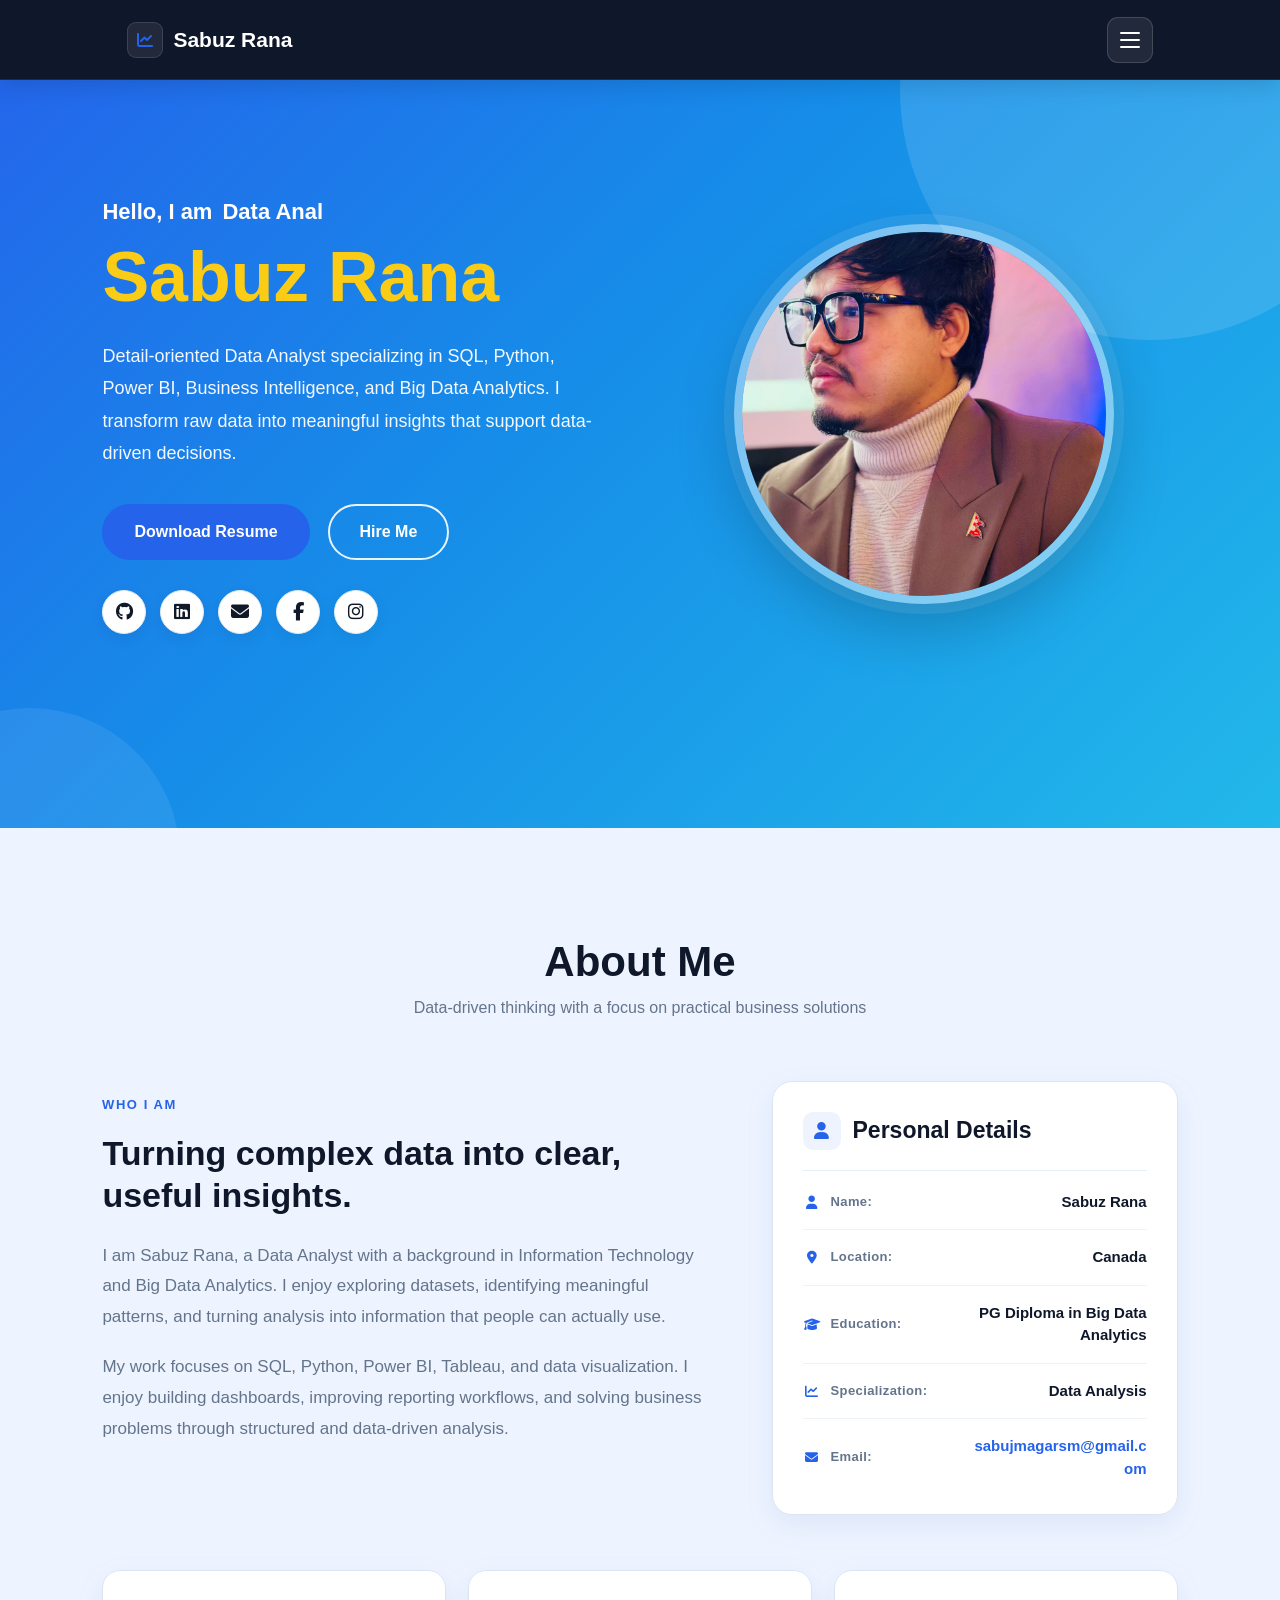
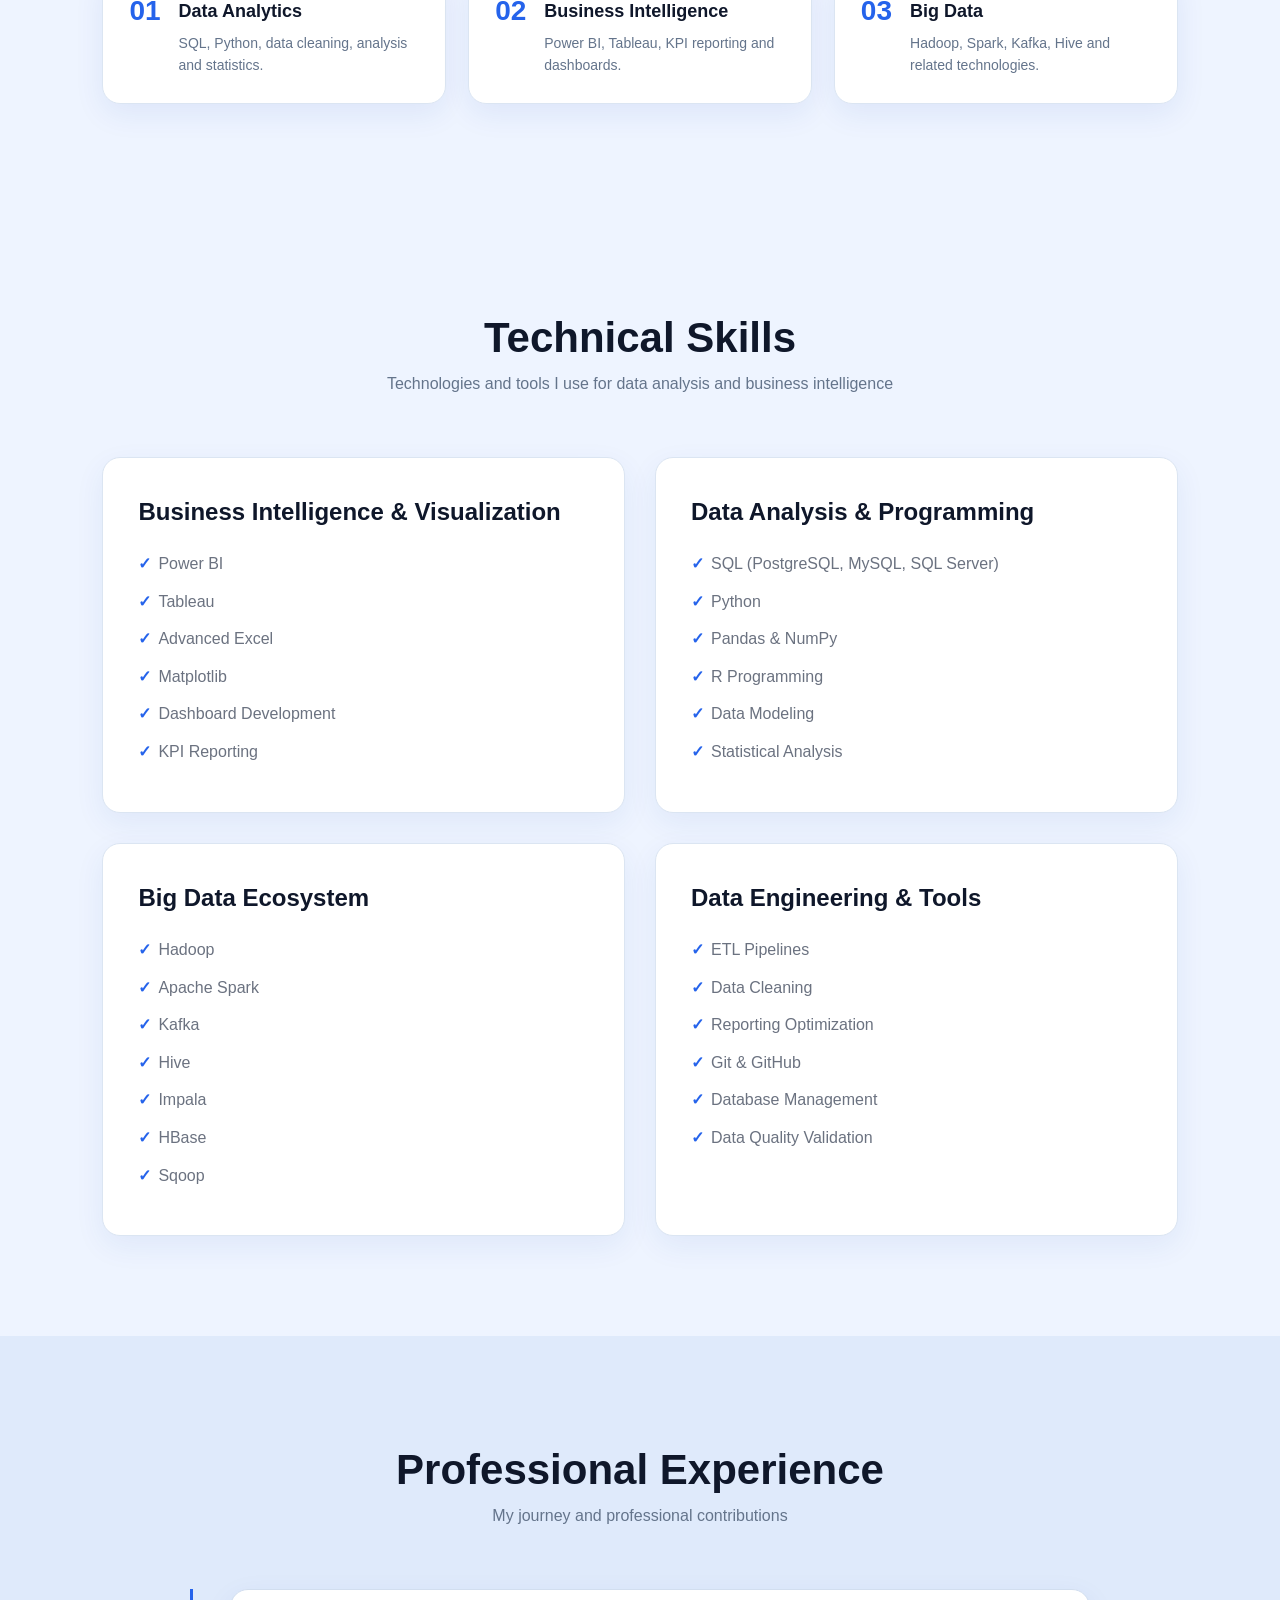
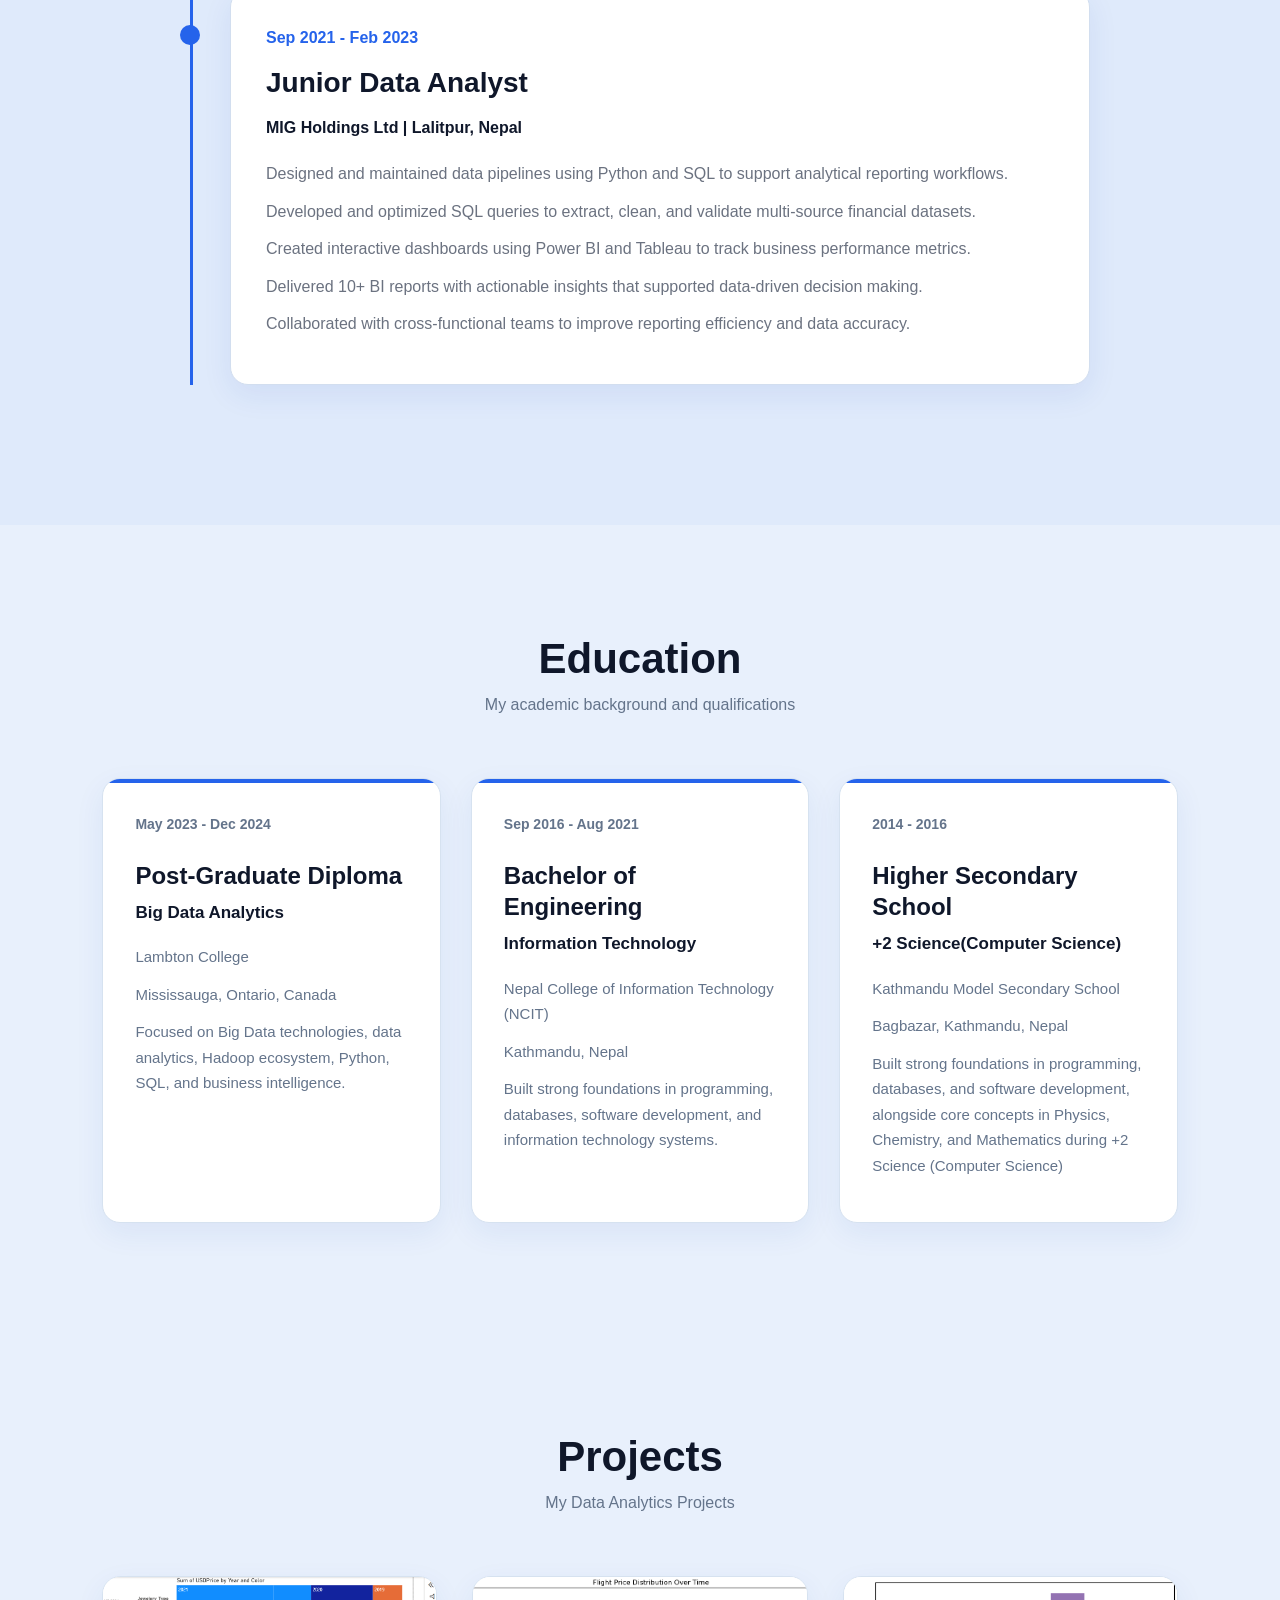
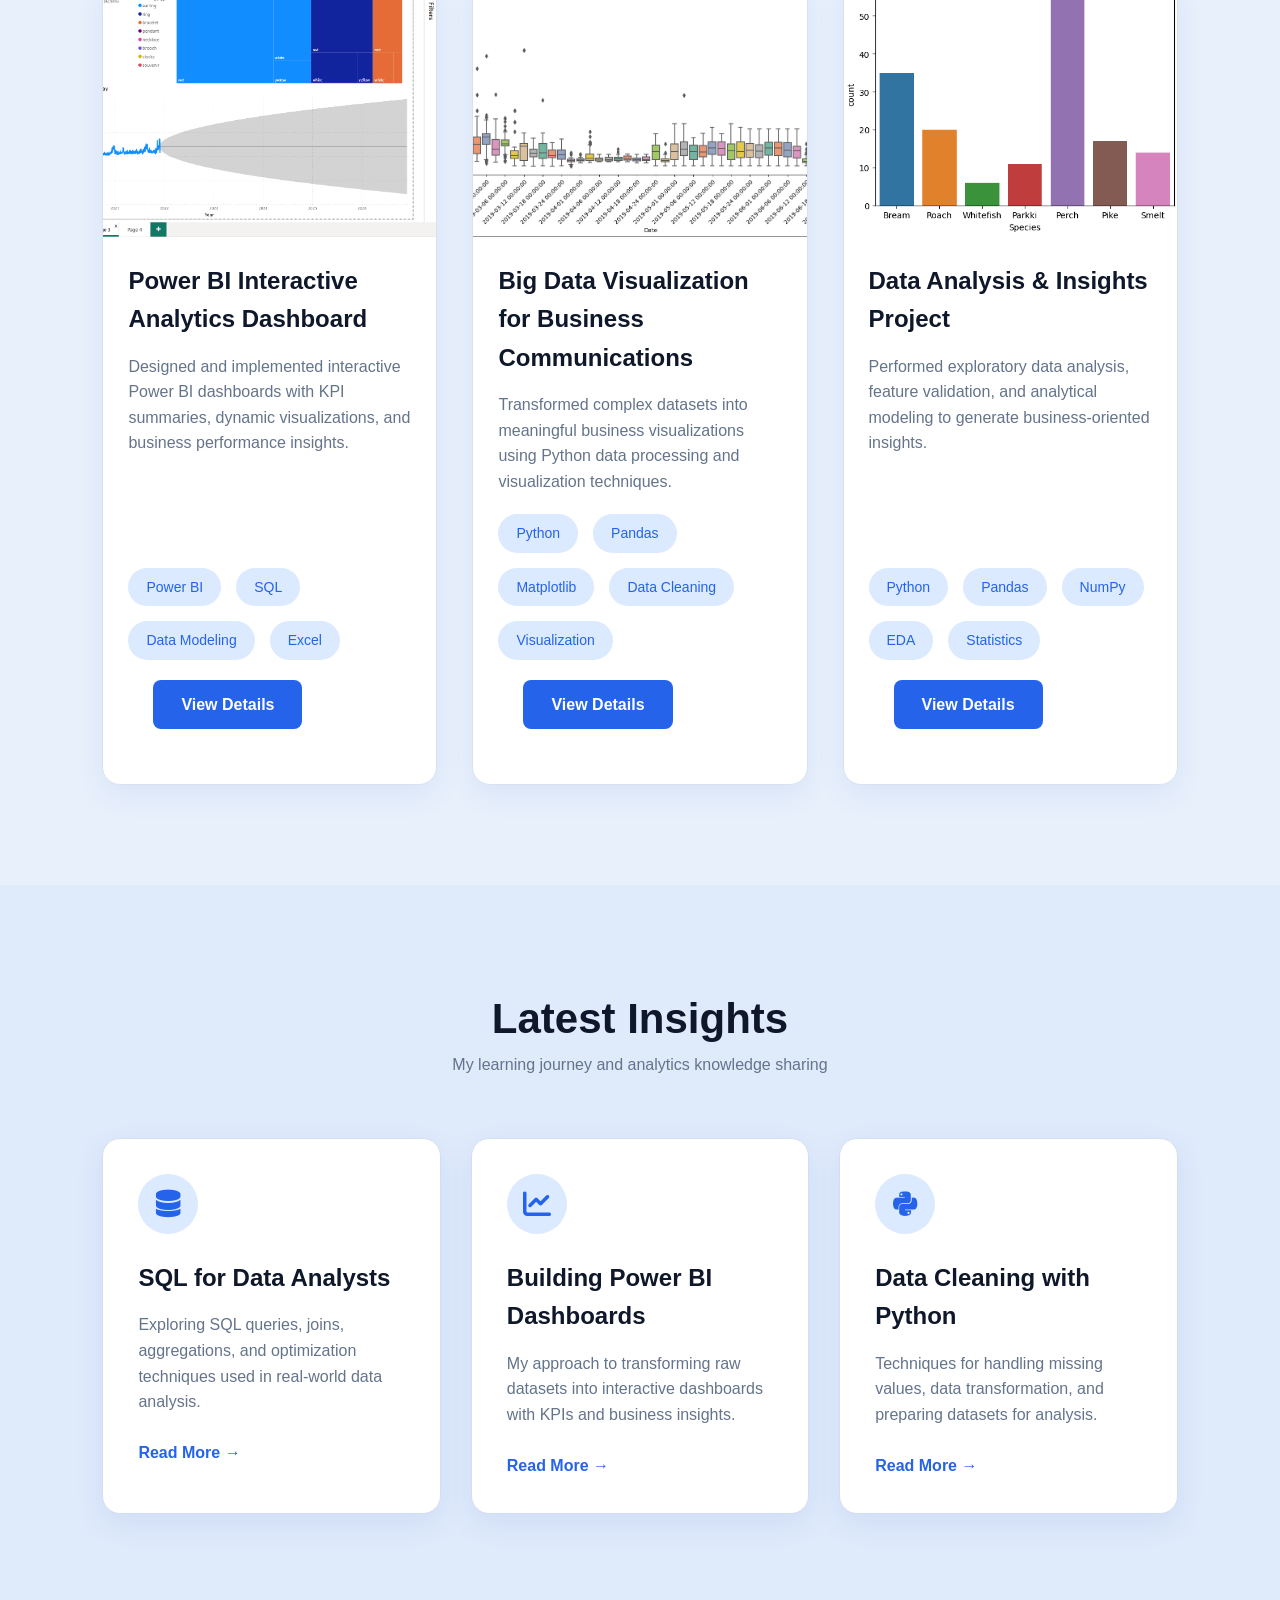
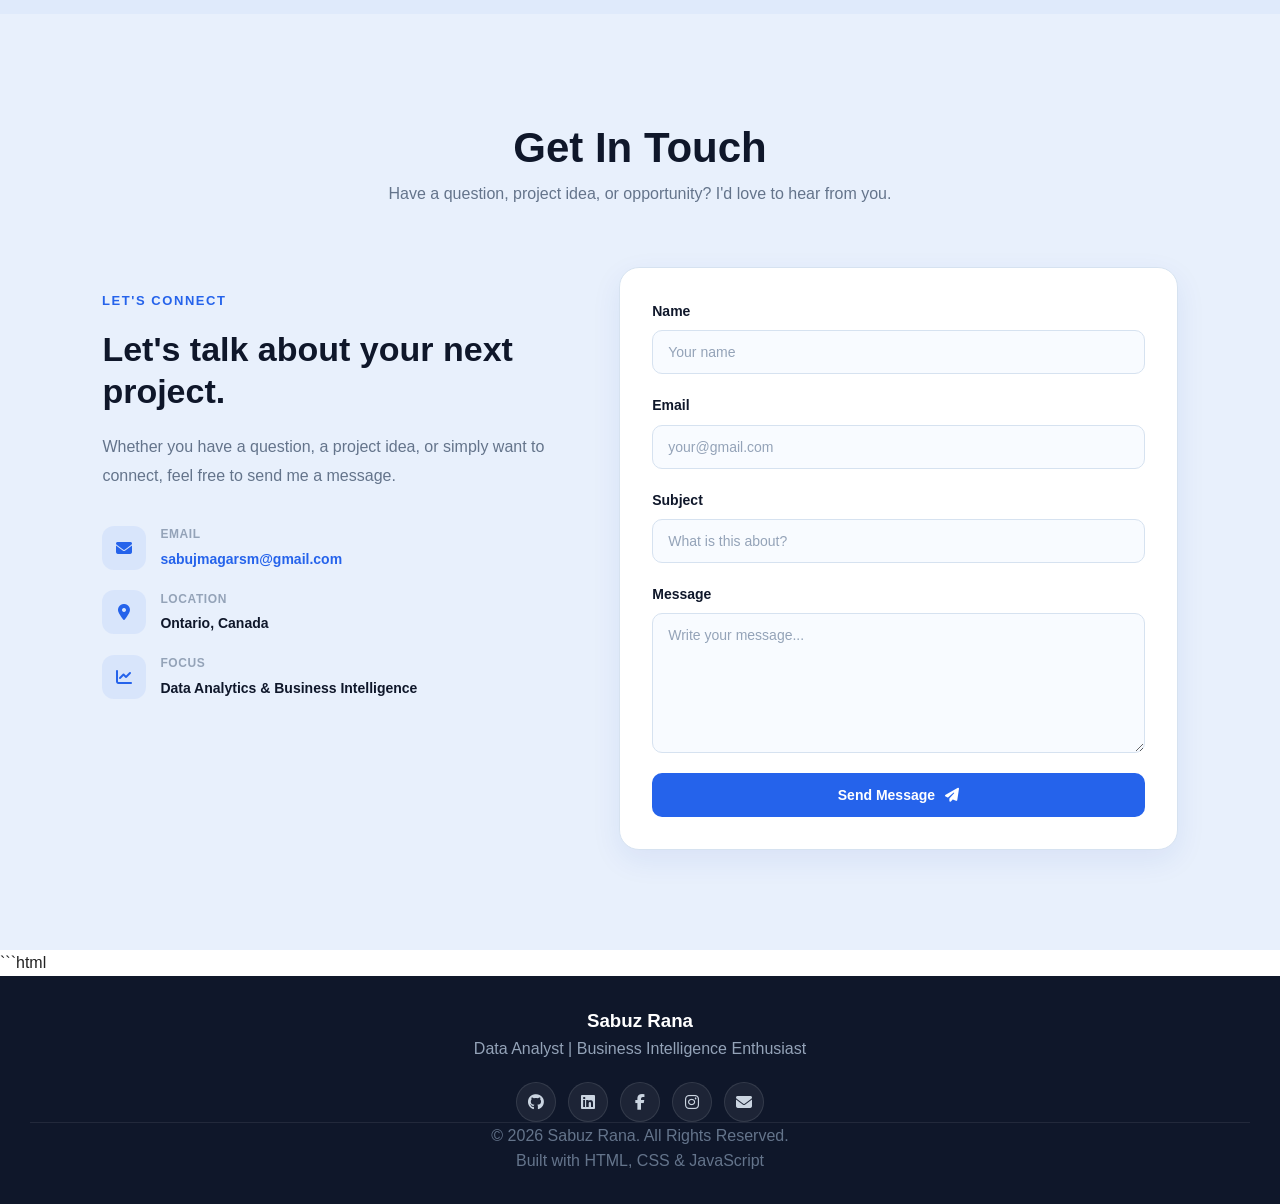
==== commit e4a44872: "Education history and Experience updated" ====
--- a/index.html
+++ b/index.html
@@ -670,7 +670,7 @@
         <!-- Experience 2 -->
 
 
-        <div class="timeline-item">
+        <!-- <div class="timeline-item">
 
 
             <div class="timeline-content">
@@ -728,7 +728,7 @@
             </div>
 
 
-        </div>
+        </div> -->
 
 
 
@@ -855,6 +855,48 @@
 
 
         </div>
+
+        <!-- Education Card 3 -->
+
+
+        <div class="education-card">
+
+
+            <span>
+                2014 - 2016
+            </span>
+
+
+            <h3>
+                Higher Secondary School
+            </h3>
+
+
+            <h4>
+                +2 Science(Computer Science)
+            </h4>
+
+
+            <p>
+                Kathmandu Model Secondary School
+            </p>
+
+
+            <p>
+                Bagbazar, Kathmandu, Nepal
+            </p>
+
+
+            <p>
+                Built strong foundations in programming, databases, and software development, 
+                alongside core concepts in Physics, Chemistry, 
+                and Mathematics during +2 Science (Computer Science)
+            </p>
+
+
+
+        </div>
+
 
 
 
--- a/css/style.css
+++ b/css/style.css
@@ -1689,97 +1689,179 @@
 
 .education {
 
-    background:var(--light);
-
-}
-
-
+    background: var(--light);
+
+}
+
+
+/* Education Layout */
 
 .education-container {
 
     display:grid;
 
+    grid-template-columns:repeat(3,1fr);
+
+    gap:30px;
+
+    max-width:1150px;
+
+    margin:auto;
+
+}
+
+
+/* Education Card */
+
+.education-card {
+
+    background:#ffffff;
+
+    padding:32px;
+
+    border-radius:20px;
+
+    border:1px solid #e5e7eb;
+
+    box-shadow:
+    0 10px 30px rgba(15,23,42,0.08);
+
+    transition:all 0.35s ease;
+
+    position:relative;
+
+    overflow:hidden;
+
+}
+
+
+/* Top accent line */
+
+.education-card::before {
+
+    content:"";
+
+    position:absolute;
+
+    top:0;
+
+    left:0;
+
+    width:100%;
+
+    height:4px;
+
+    background:var(--primary);
+
+}
+
+
+/* Hover */
+
+.education-card:hover {
+
+    transform:translateY(-8px);
+
+    box-shadow:
+    0 18px 40px rgba(15,23,42,0.12);
+
+}
+
+
+/* Duration */
+
+.education-card span {
+
+    display:inline-block;
+
+    color:var(--primary);
+
+    font-size:14px;
+
+    font-weight:700;
+
+    margin-bottom:15px;
+
+}
+
+
+
+/* Degree */
+
+.education-card h3 {
+
+    font-size:24px;
+
+    line-height:1.3;
+
+    color:var(--dark);
+
+    margin:10px 0 8px;
+
+}
+
+
+
+/* Institution */
+
+.education-card h4 {
+
+    color:var(--primary);
+
+    font-size:17px;
+
+    font-weight:700;
+
+    margin-bottom:18px;
+
+}
+
+
+
+/* Description */
+
+.education-card p {
+
+    color:var(--gray);
+
+    font-size:15px;
+
+    line-height:1.7;
+
+    margin-bottom:12px;
+
+}
+
+
+/* Highlight values like CGPA */
+
+.education-card strong {
+
+    color:var(--dark);
+
+}
+
+
+/* ==========================
+   Responsive
+========================== */
+
+
+@media(max-width:1000px){
+
+
+.education-container{
+
     grid-template-columns:repeat(2,1fr);
 
-    gap:35px;
-
-    max-width:1000px;
-
-    margin:auto;
-
-}
-
-
-
-.education-card {
-
-    background:white;
-
-    padding:40px;
-
-    border-radius:18px;
-
-    box-shadow:var(--shadow);
-
-    transition:0.3s;
-
-}
-
-
-
-.education-card:hover {
-
-    transform:translateY(-8px);
-
-}
-
-
-
-.education-card span {
-
-    color:var(--primary);
-
-    font-weight:700;
-
-}
-
-
-
-.education-card h3 {
-
-    font-size:28px;
-
-    color:var(--dark);
-
-    margin:15px 0 5px;
-
-}
-
-
-
-.education-card h4 {
-
-    color:var(--primary);
-
-    font-size:20px;
-
-    margin-bottom:15px;
-
-}
-
-
-
-.education-card p {
-
-    color:var(--gray);
-
-    margin-bottom:10px;
-
-}
-
-
-
-@media(max-width:800px){
+}
+
+
+}
+
+
+
+@media(max-width:700px){
 
 
 .education-container{
@@ -4049,4 +4131,371 @@
 
 section {
     scroll-margin-top: 90px;
-}+}
+
+/* =========================================================
+   SECTION COLORS
+   HOME / HERO IS NOT TOUCHED
+========================================================= */
+
+
+/* ==========================
+   ABOUT
+========================== */
+
+.about {
+    background: #eef4ff;
+    color: #475569;
+}
+
+.about .section-title h2,
+.about-story h3,
+.details-title h3,
+.strength-item h4 {
+    color: #0f172a !important;
+}
+
+.about .section-title p,
+.about-story p,
+.strength-item p,
+.detail-label {
+    color: #64748b !important;
+}
+
+
+/* ==========================
+   PERSONAL DETAILS
+========================== */
+
+.personal-details,
+.strength-item {
+    background: #ffffff;
+
+    border: 1px solid #dbe5f2;
+
+    box-shadow:
+        0 10px 30px rgba(30, 64, 175, 0.08);
+}
+
+.details-title {
+    border-bottom: 1px solid #e5edf7;
+}
+
+.details-title i,
+.detail-label i,
+.detail-row a,
+.strength-number {
+    color: var(--primary);
+}
+
+.detail-row {
+    border-bottom: 1px solid #edf2f7;
+}
+
+.detail-row strong {
+    color: #0f172a;
+}
+
+
+/* ==========================
+   EDUCATION
+========================== */
+
+.education {
+    background: #e8f0fc;
+    color: #475569;
+}
+
+.education .section-title h2,
+.education h3,
+.education h4,
+.education h5 {
+    color: #0f172a !important;
+}
+
+.education .section-title p,
+.education p,
+.education-card small,
+.education-card span {
+    color: #64748b !important;
+}
+
+.education-card {
+    background: #ffffff;
+
+    border: 1px solid #d6e2f0;
+
+    border-radius: 18px;
+
+    box-shadow:
+        0 10px 30px rgba(30, 64, 175, 0.07);
+}
+
+.education-date {
+    color: var(--primary);
+}
+
+
+/* ==========================
+   PROFESSIONAL EXPERIENCE
+========================== */
+
+.experience,
+.professional-experience {
+    background: #dfeafb;
+    color: #475569;
+}
+
+.experience .section-title h2,
+.professional-experience .section-title h2,
+.experience h3,
+.experience h4,
+.experience h5,
+.professional-experience h3,
+.professional-experience h4,
+.professional-experience h5 {
+    color: #0f172a !important;
+}
+
+.experience .section-title p,
+.professional-experience .section-title p,
+.experience p,
+.professional-experience p {
+    color: #64748b !important;
+}
+
+.experience-card,
+.experience-item,
+.timeline-item {
+    background: #ffffff;
+
+    border: 1px solid #d2deef;
+
+    border-radius: 18px;
+
+    box-shadow:
+        0 10px 30px rgba(30, 64, 175, 0.08);
+}
+
+.experience-date,
+.timeline-date {
+    color: var(--primary);
+}
+
+
+/* ==========================
+   SKILLS
+========================== */
+
+.skills {
+    background: #eef4ff;
+    color: #475569;
+}
+
+.skills .section-title h2,
+.skills h3,
+.skills h4,
+.skills h5 {
+    color: #0f172a !important;
+}
+
+.skills .section-title p,
+.skills p {
+    color: #64748b !important;
+}
+
+.skill-card {
+    background: #ffffff;
+
+    border: 1px solid #dbe5f2;
+
+    border-radius: 18px;
+
+    box-shadow:
+        0 10px 30px rgba(30, 64, 175, 0.07);
+}
+
+
+/* ==========================
+   PROJECTS
+========================== */
+
+.projects {
+    background: #e8f0fc;
+    color: #475569;
+}
+
+.projects .section-title h2,
+.projects h3,
+.projects h4,
+.projects h5 {
+    color: #0f172a !important;
+}
+
+.projects .section-title p,
+.projects p {
+    color: #64748b !important;
+}
+
+.project-card {
+    background: #ffffff;
+
+    border: 1px solid #d6e2f0;
+
+    border-radius: 18px;
+
+    box-shadow:
+        0 10px 30px rgba(30, 64, 175, 0.07);
+}
+
+
+/* ==========================
+   LATEST INSIGHTS
+========================== */
+
+.blog,
+.latest-insights {
+    background: #dfeafb;
+    color: #475569;
+}
+
+.blog .section-title h2,
+.latest-insights .section-title h2,
+.blog h3,
+.blog h4,
+.latest-insights h3,
+.latest-insights h4 {
+    color: #0f172a !important;
+}
+
+.blog .section-title p,
+.latest-insights .section-title p,
+.blog p,
+.latest-insights p {
+    color: #64748b !important;
+}
+
+.blog-card {
+    background: #ffffff;
+
+    border: 1px solid #d2deef;
+
+    border-radius: 18px;
+
+    box-shadow:
+        0 10px 30px rgba(30, 64, 175, 0.08);
+}
+
+
+/* ==========================
+   CONTACT
+========================== */
+
+.contact {
+    background: #e8f0fc;
+    color: #475569;
+}
+
+.contact .section-title h2,
+.contact-info h3 {
+    color: #0f172a !important;
+}
+
+.contact .section-title p,
+.contact-info > p {
+    color: #64748b !important;
+}
+
+.contact-label {
+    color: var(--primary);
+}
+
+
+/* Contact details */
+
+.contact-detail span {
+    color: #94a3b8;
+}
+
+.contact-detail strong {
+    color: #0f172a;
+}
+
+.contact-detail a {
+    color: var(--primary);
+}
+
+
+/* Contact form */
+
+.contact-form-card {
+    background: #ffffff;
+
+    border: 1px solid #d6e2f0;
+
+    border-radius: 20px;
+
+    box-shadow:
+        0 10px 30px rgba(30, 64, 175, 0.08);
+}
+
+.form-group label {
+    color: #0f172a;
+}
+
+.form-group input,
+.form-group textarea {
+    color: #0f172a;
+
+    background: #f8fbff;
+
+    border: 1px solid #d6e2f0;
+}
+
+.form-group input::placeholder,
+.form-group textarea::placeholder {
+    color: #94a3b8;
+}
+
+.form-group input:focus,
+.form-group textarea:focus {
+    border-color: var(--primary);
+
+    box-shadow:
+        0 0 0 3px rgba(59, 130, 246, 0.10);
+}
+
+.contact-submit {
+    background: var(--primary);
+
+    color: #ffffff;
+}
+
+
+/* ==========================
+   FOOTER
+   Keep this consistent with
+   your dark navbar
+========================== */
+
+footer {
+    background: #0f172a;
+    color: #94a3b8;
+}
+
+.footer-content h3 {
+    color: #ffffff;
+}
+
+.footer-content p {
+    color: #94a3b8;
+}
+
+.footer-bottom {
+    border-top:
+        1px solid rgba(255, 255, 255, 0.08);
+}
+
+.footer-bottom p {
+    color: #64748b;
+}
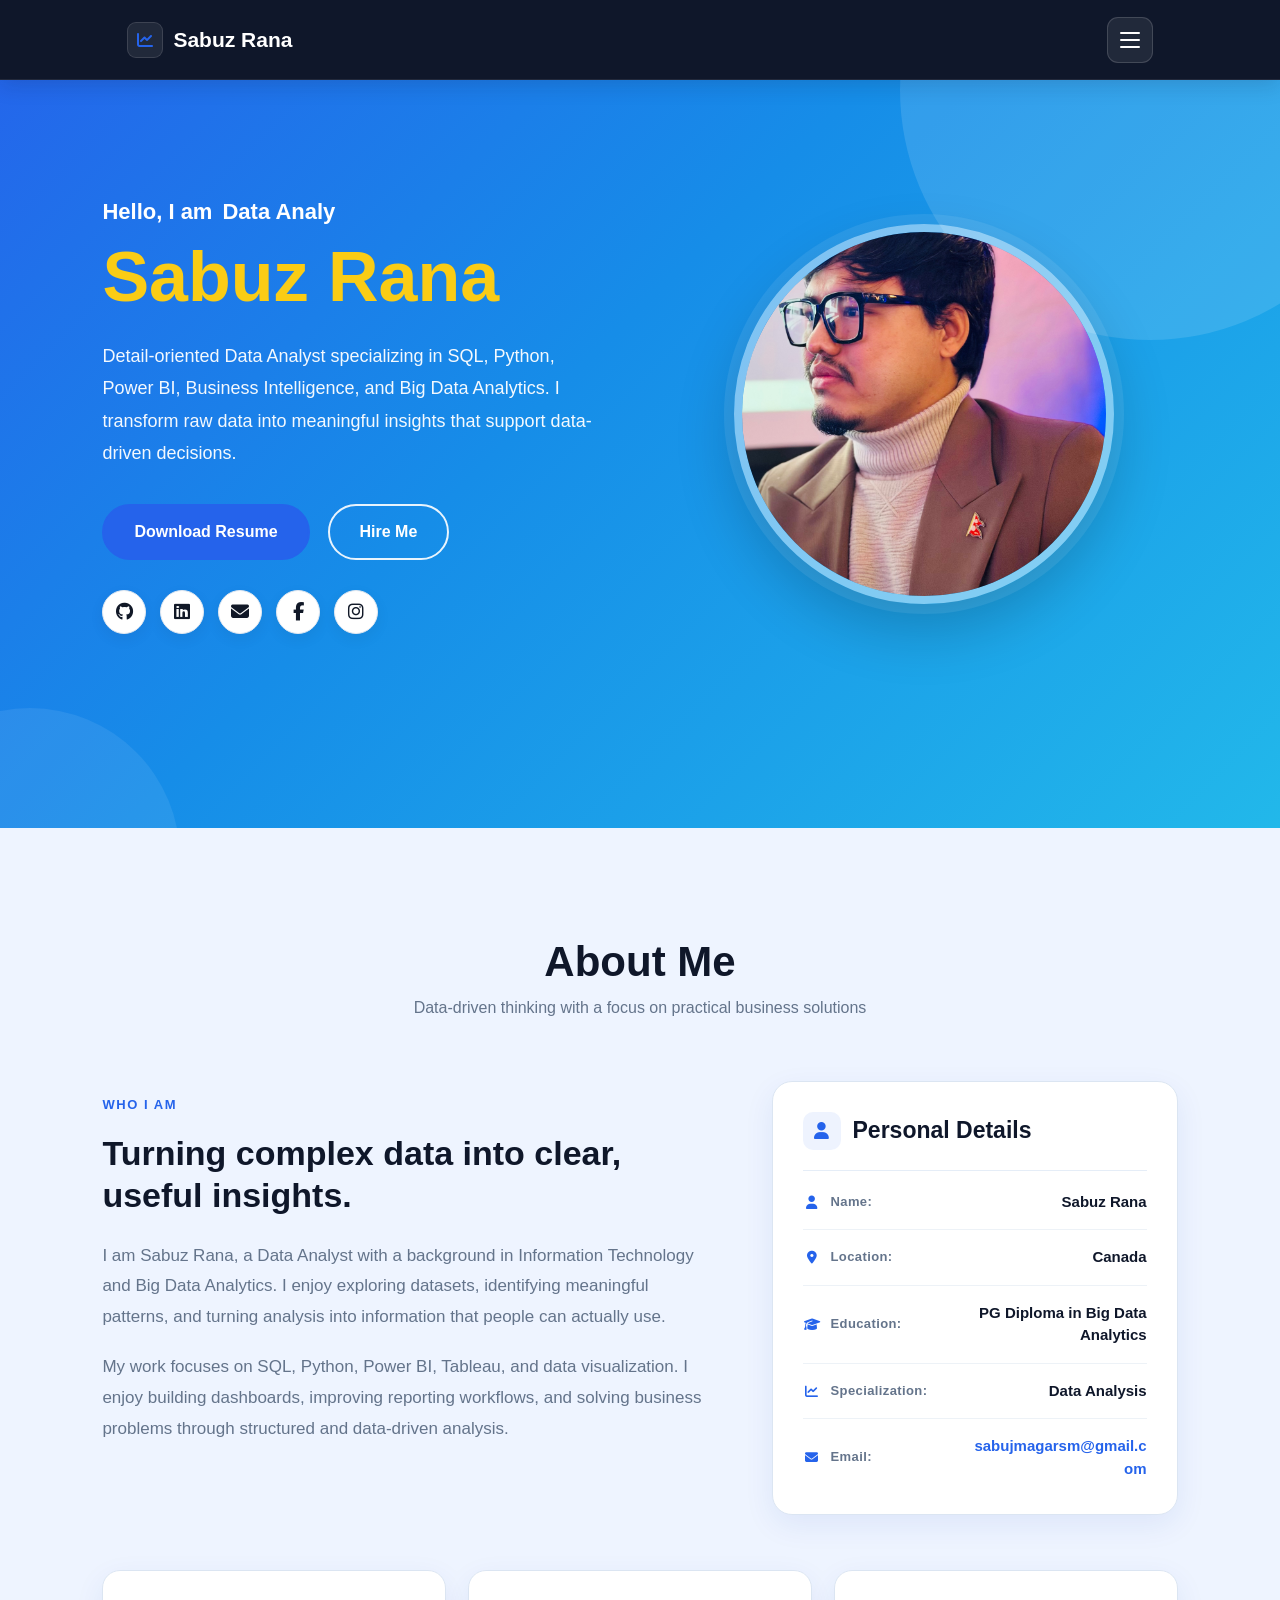
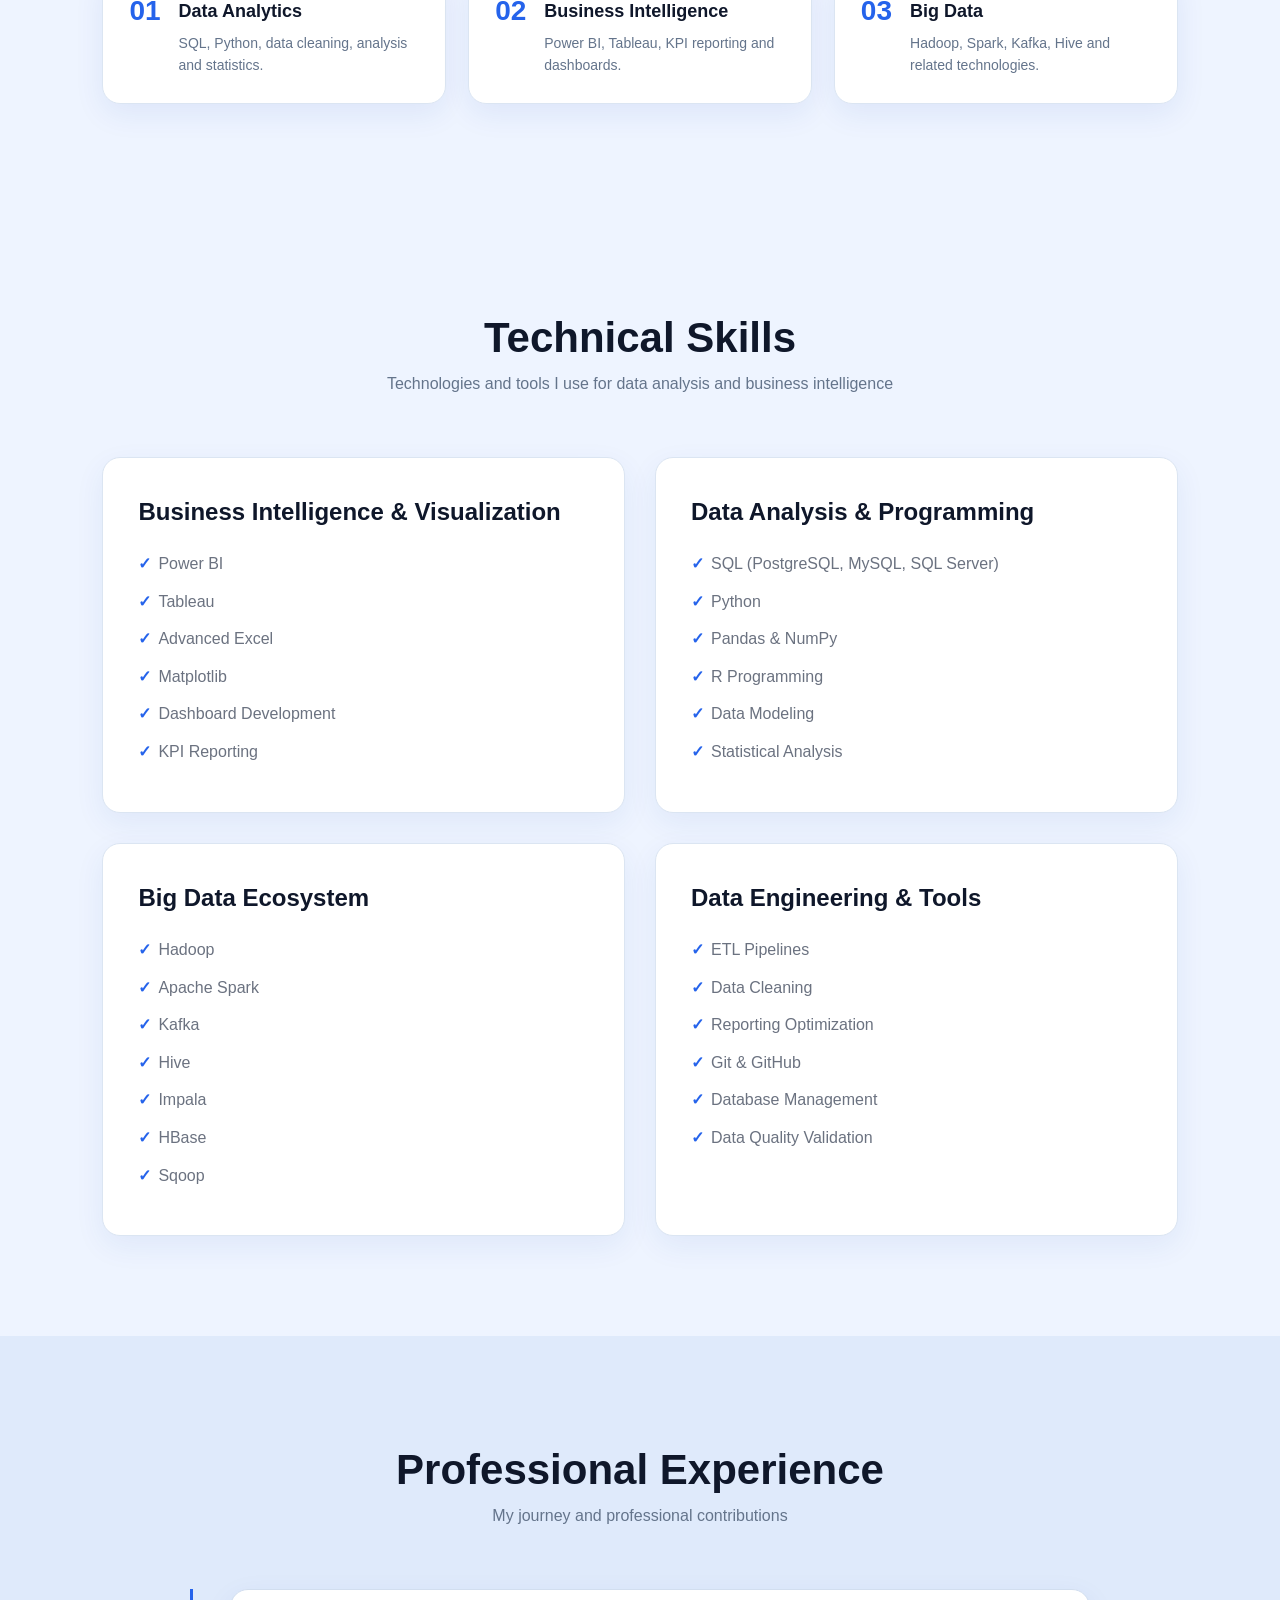
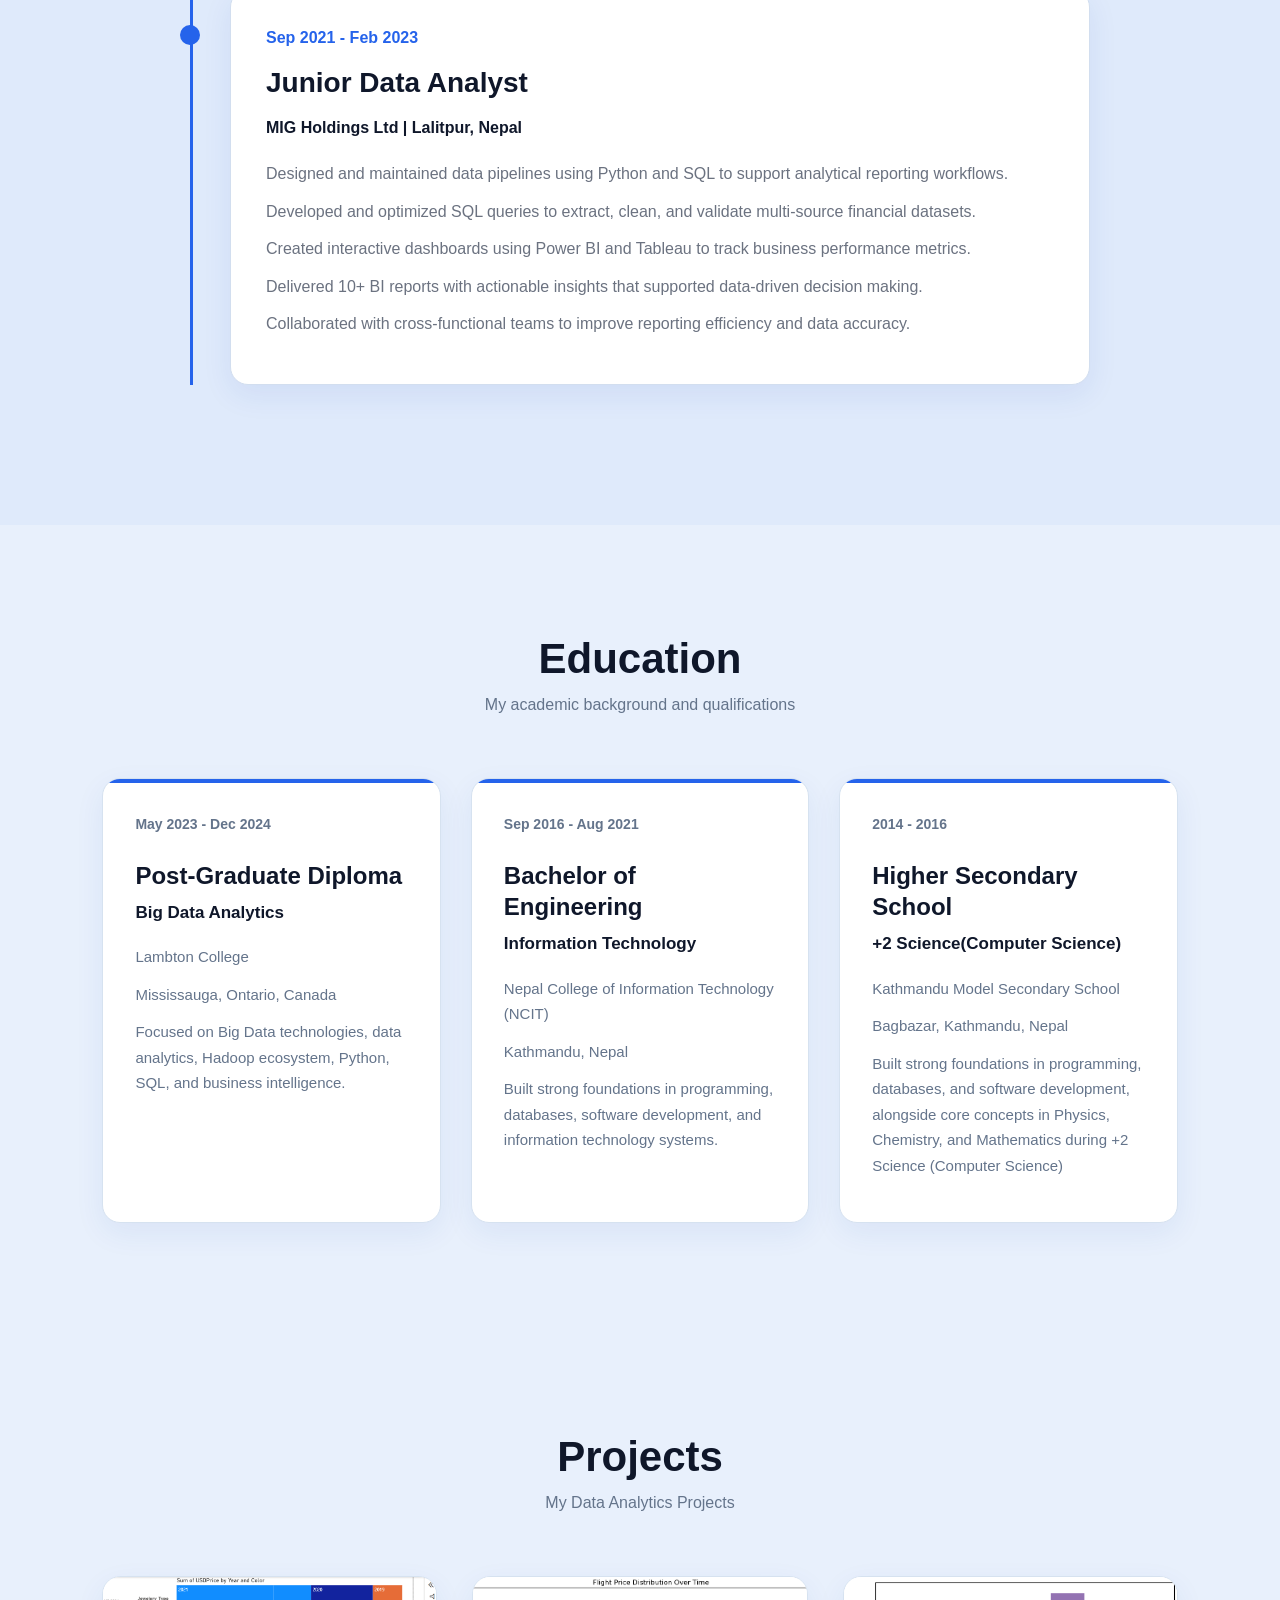
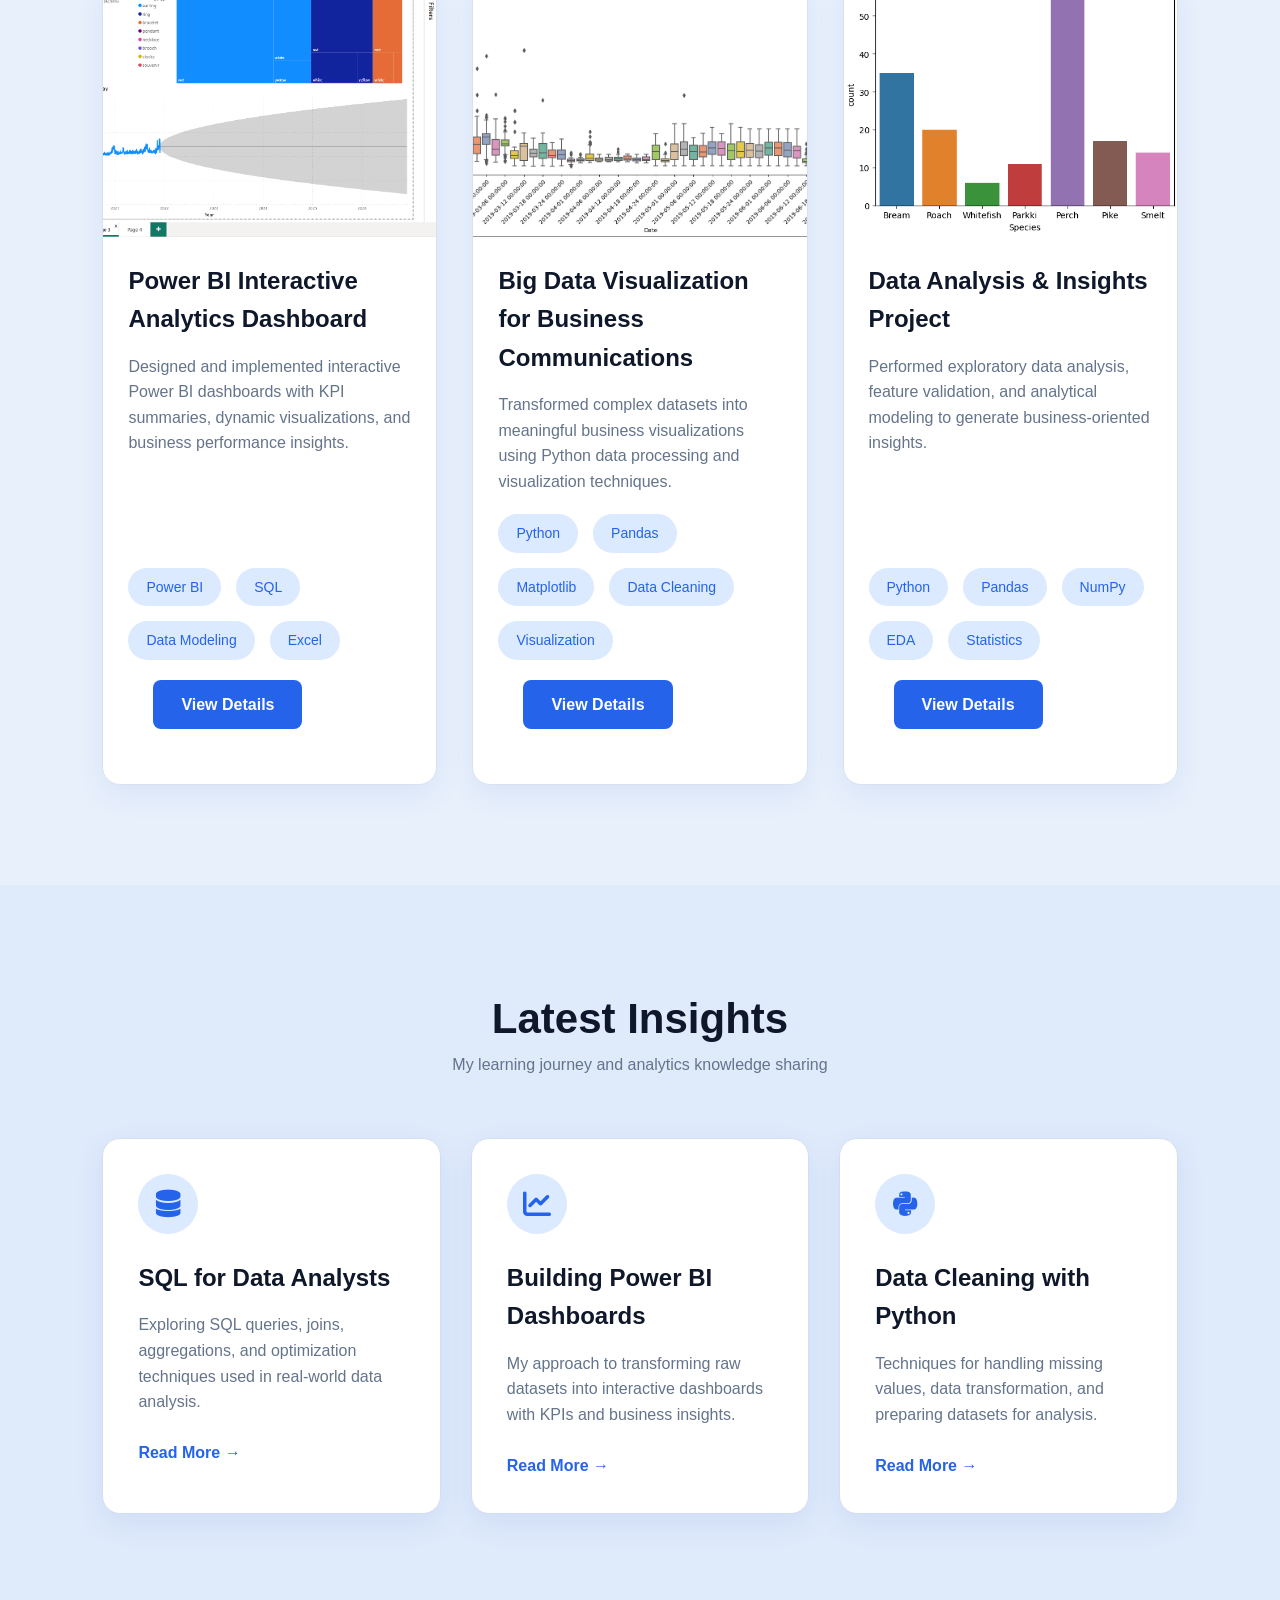
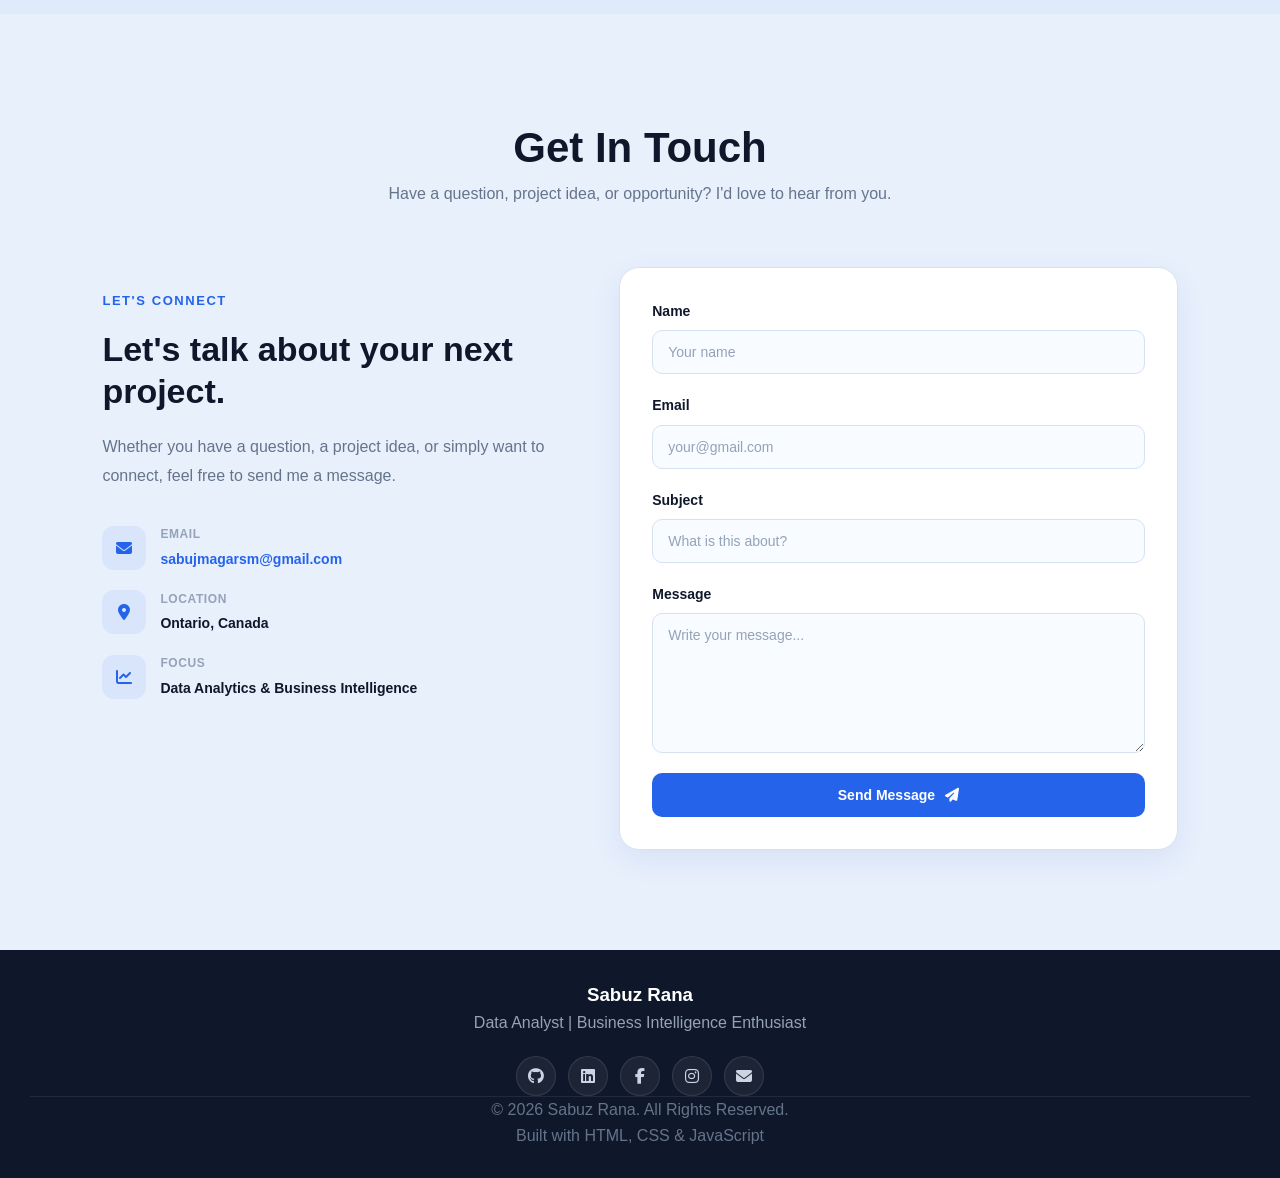
==== commit 3c022170: "design bug fixed" ====
--- a/index.html
+++ b/index.html
@@ -1089,9 +1089,6 @@
 <!-- ==========================
      Contact Section
 =========================== -->
-<!-- ==========================
-     Contact Section
-========================== -->
 
 <section class="contact" id="contact">
 
@@ -1304,7 +1301,6 @@
 <!-- ==========================
      Footer Section
 =========================== -->
-```html
 <footer>
 
     <div class="footer-container">
--- a/css/style.css
+++ b/css/style.css
@@ -1875,7 +1875,6 @@
 
 
 
-
 /* ==========================
    Projects Section
 =========================== */
@@ -4132,11 +4131,6 @@
 section {
     scroll-margin-top: 90px;
 }
-
-/* =========================================================
-   SECTION COLORS
-   HOME / HERO IS NOT TOUCHED
-========================================================= */
 
 
 /* ==========================
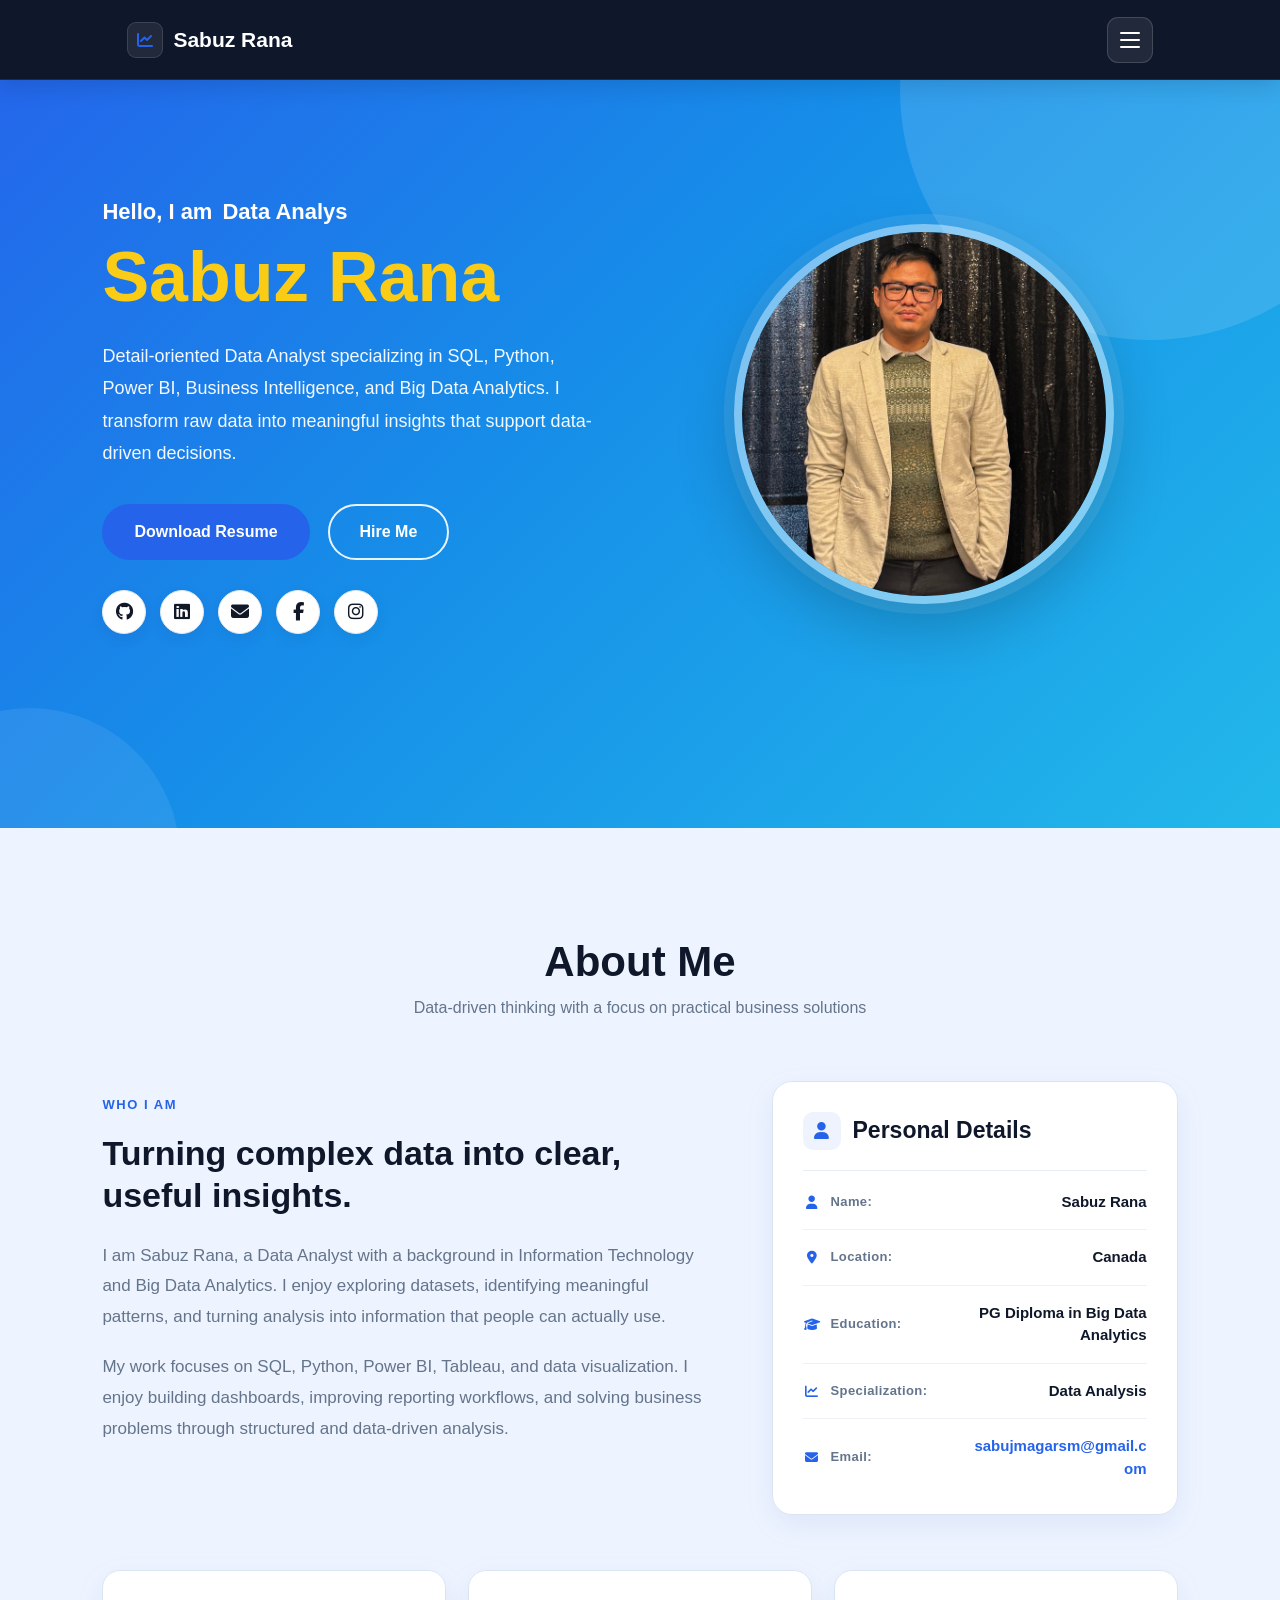
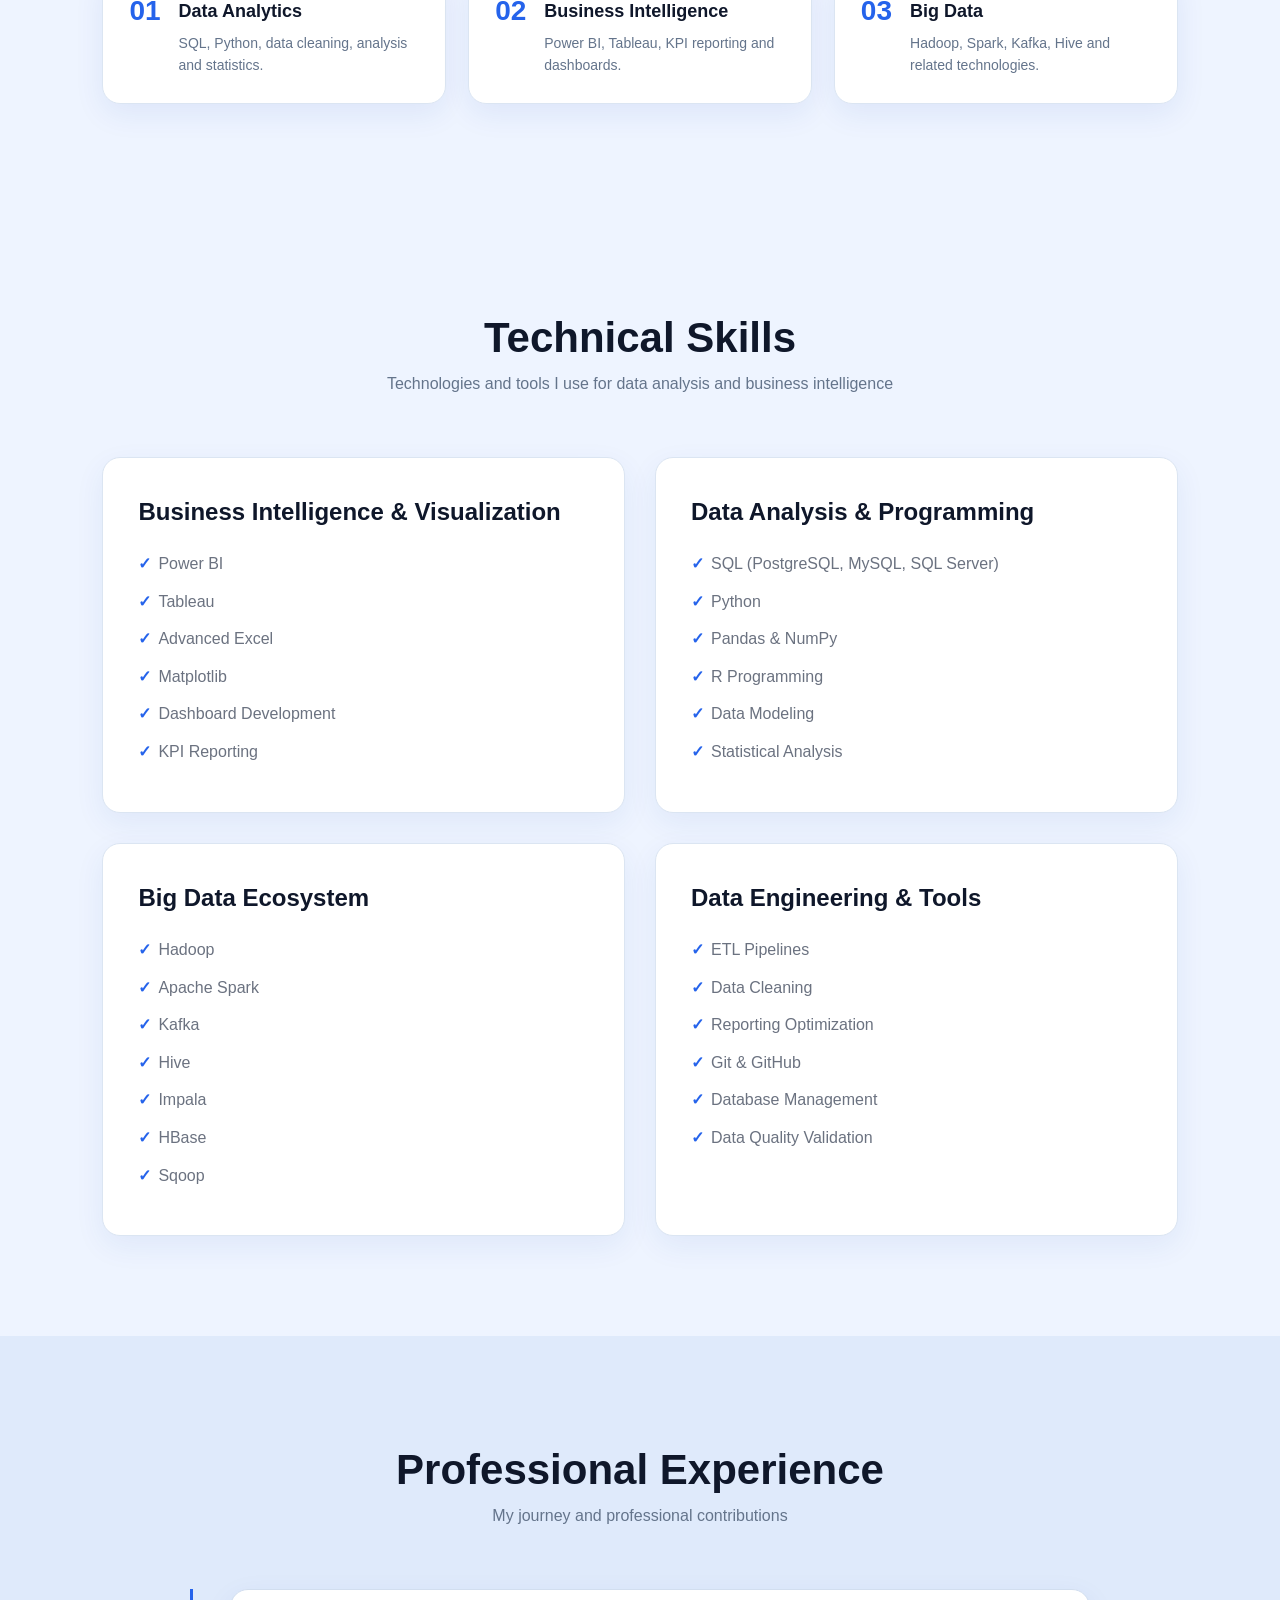
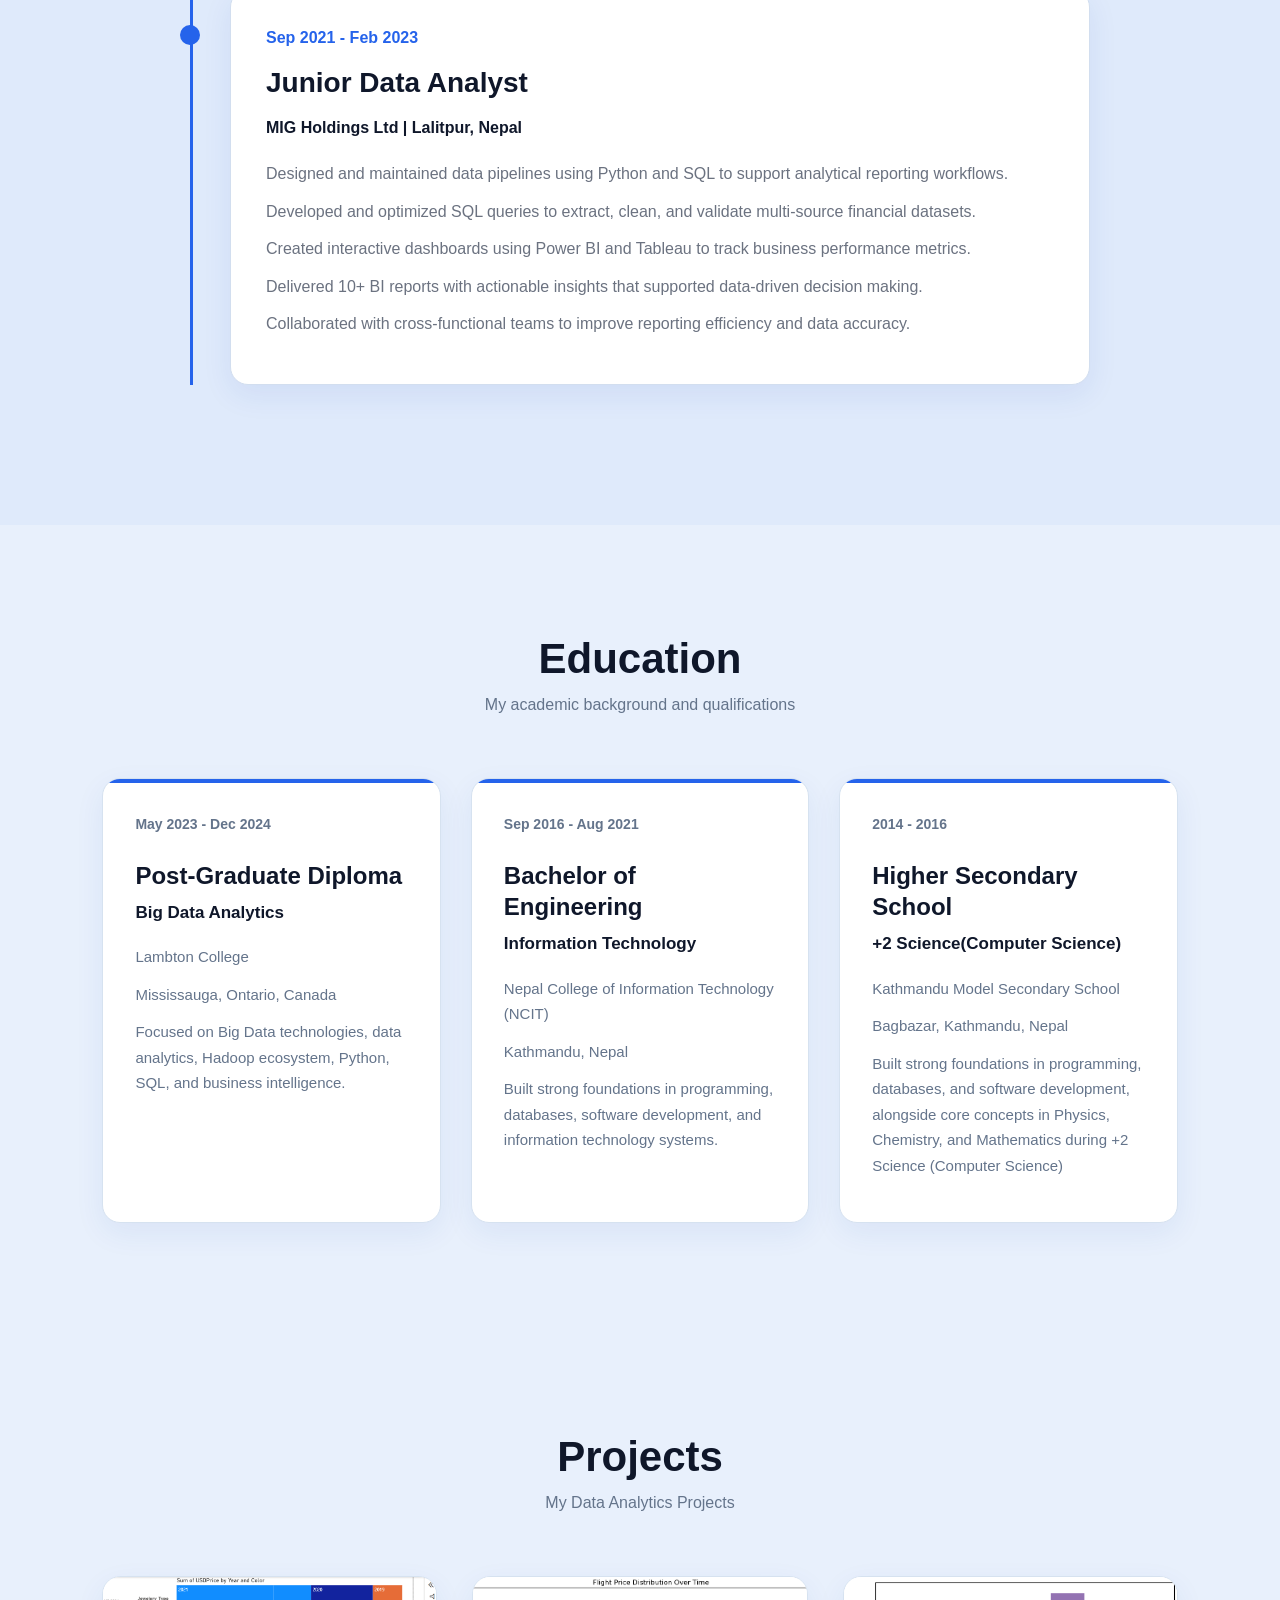
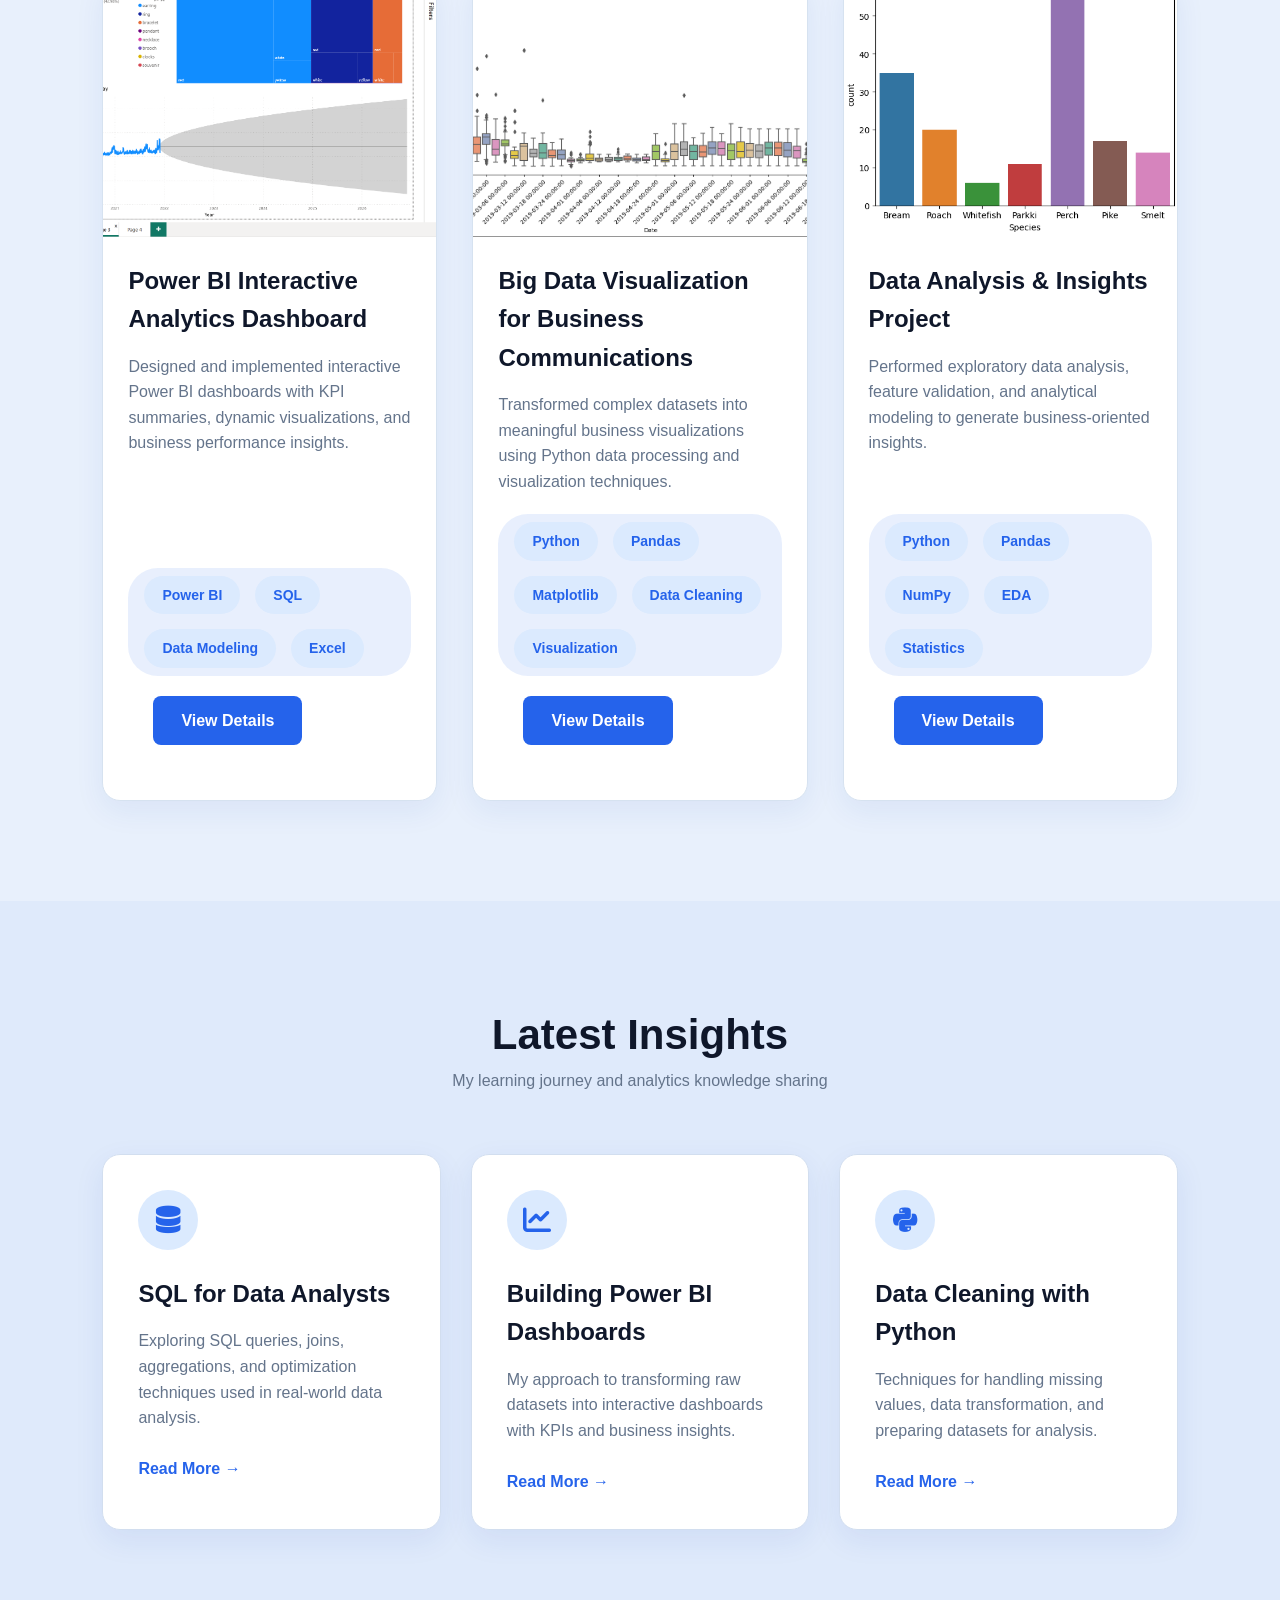
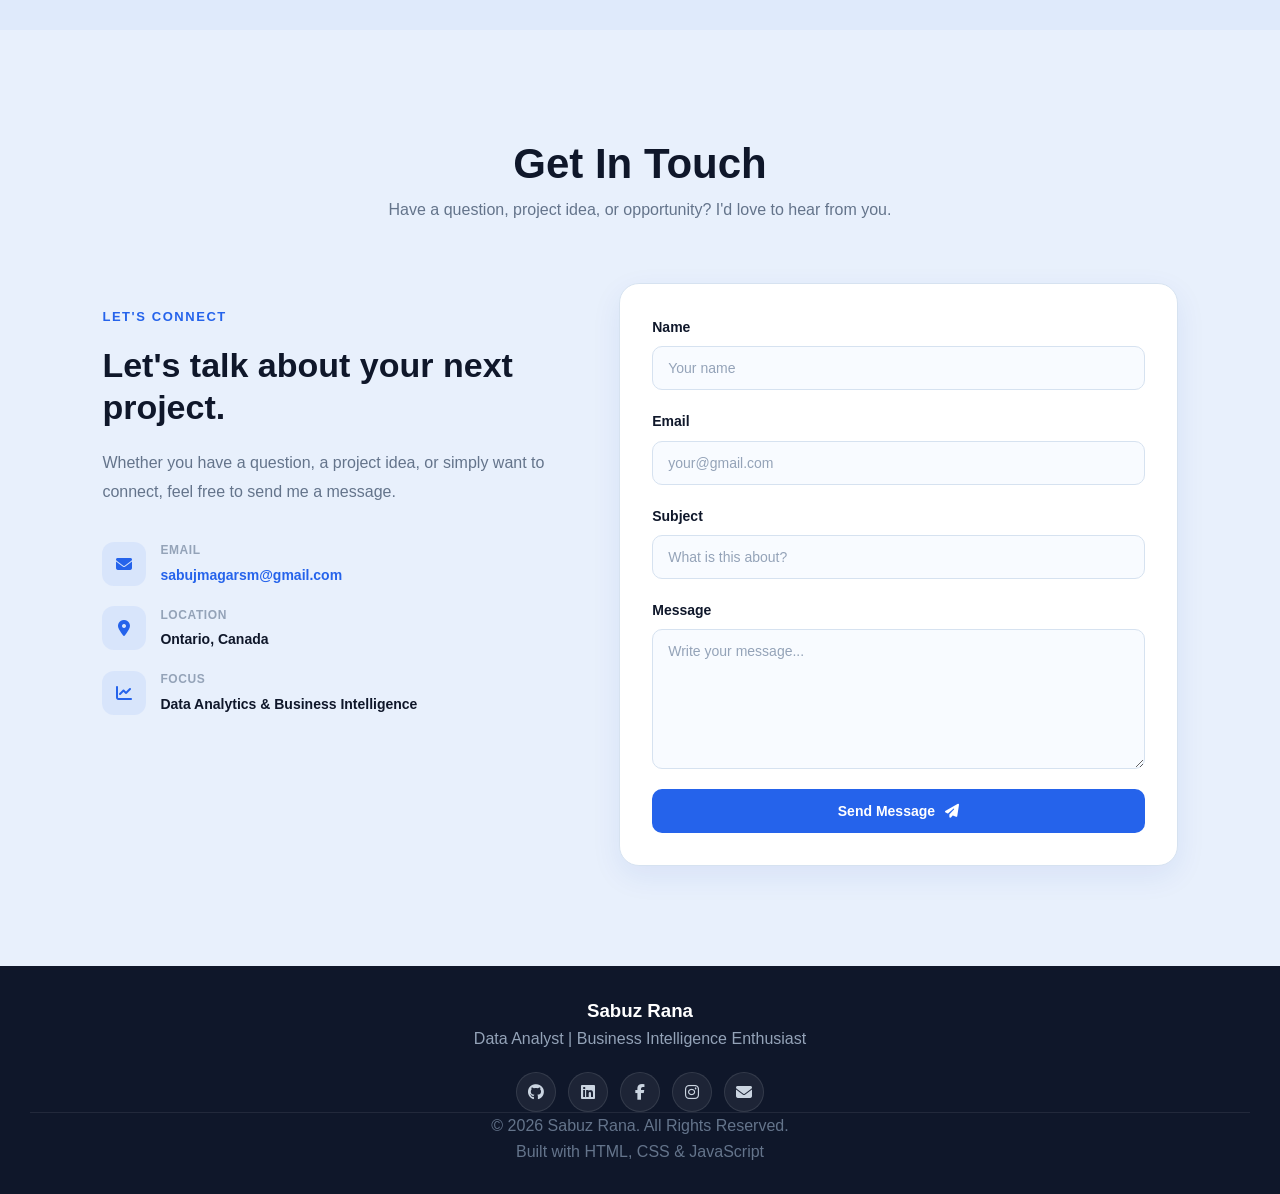
==== commit 0a82917e: "profile picture changed" ====
--- a/index.html
+++ b/index.html
@@ -180,7 +180,7 @@
     <div class="hero-image" data-aos="fade-left">
 
         <img
-            src="assets/images/profile/profile.jpeg"
+            src="assets/images/profile/profile.jpg"
             alt="Sabuz Rana - Data Analyst">
 
     </div>
--- a/css/style.css
+++ b/css/style.css
@@ -4493,3 +4493,693 @@
 .footer-bottom p {
     color: #64748b;
 }
+
+/* ==================================================
+   PROJECT DETAILS PAGE
+================================================== */
+
+
+/* ==========================
+   Page
+========================== */
+
+.project-details-page {
+
+    max-width: 1200px;
+
+    margin: 0 auto;
+
+    padding: 120px 6% 80px;
+
+}
+
+
+/* ==========================
+   Back Button
+========================== */
+
+.project-back {
+
+    margin-bottom: 35px;
+
+}
+
+
+.project-back a {
+
+    display: inline-flex;
+
+    align-items: center;
+
+    gap: 10px;
+
+    color: var(--primary);
+
+    font-weight: 600;
+
+    text-decoration: none;
+
+    transition: 0.3s ease;
+
+}
+
+
+.project-back a:hover {
+
+    transform: translateX(-5px);
+
+}
+
+
+/* ==========================
+   Project Header
+========================== */
+
+.project-details-header {
+
+    max-width: 850px;
+
+    margin-bottom: 30px;
+
+}
+
+
+.project-details-header h1 {
+
+    font-size: 48px;
+
+    line-height: 1.15;
+
+    margin-bottom: 20px;
+
+    color: var(--dark);
+
+}
+
+
+.project-details-header p {
+
+    font-size: 18px;
+
+    line-height: 1.8;
+
+    color: var(--gray);
+
+}
+
+
+/* ==========================
+   Technologies
+========================== */
+
+.project-technologies {
+
+    display: flex;
+
+    flex-wrap: wrap;
+
+    gap: 10px;
+
+    margin-bottom: 45px;
+
+}
+
+
+.project-tech {
+
+    padding: 8px 16px;
+
+    border-radius: 30px;
+
+    background: rgba(37, 99, 235, 0.1);
+
+    color: var(--primary);
+
+    font-size: 14px;
+
+    font-weight: 600;
+
+}
+
+
+/* ==========================
+   Project Gallery
+========================== */
+
+.project-gallery {
+
+    display: grid;
+
+    grid-template-columns:
+        repeat(2, minmax(0, 1fr));
+
+    gap: 25px;
+
+}
+
+
+/* ==========================
+   Gallery Item
+========================== */
+
+.project-gallery-item {
+
+    position: relative;
+
+    overflow: hidden;
+
+    border-radius: 18px;
+
+    background: #ffffff;
+
+    box-shadow:
+        0 10px 30px rgba(15, 23, 42, 0.08);
+
+    cursor: pointer;
+
+    aspect-ratio: 16 / 10;
+
+}
+
+
+.project-gallery-item img {
+
+    width: 100%;
+
+    height: 100%;
+
+    object-fit: cover;
+
+    display: block;
+
+    transition:
+        transform 0.5s ease;
+
+}
+
+
+.project-gallery-item:hover img {
+
+    transform: scale(1.05);
+
+}
+
+
+/* ==========================
+   Gallery Overlay
+========================== */
+
+.gallery-overlay {
+
+    position: absolute;
+
+    inset: 0;
+
+    display: flex;
+
+    align-items: center;
+
+    justify-content: center;
+
+    flex-direction: column;
+
+    gap: 8px;
+
+    background:
+        rgba(15, 23, 42, 0.65);
+
+    color: #ffffff;
+
+    opacity: 0;
+
+    transition: 0.3s ease;
+
+}
+
+
+.project-gallery-item:hover
+.gallery-overlay {
+
+    opacity: 1;
+
+}
+
+
+.gallery-overlay i {
+
+    font-size: 28px;
+
+}
+
+
+.gallery-overlay span {
+
+    font-size: 14px;
+
+    font-weight: 600;
+
+}
+
+
+/* ==========================
+   GitHub Button
+========================== */
+
+.project-github {
+
+    display: flex;
+
+    justify-content: center;
+
+    margin-top: 50px;
+
+}
+
+
+.project-github-btn {
+
+    display: inline-flex;
+
+    align-items: center;
+
+    gap: 12px;
+
+    padding: 14px 25px;
+
+    border-radius: 30px;
+
+    background: var(--primary);
+
+    color: #ffffff;
+
+    text-decoration: none;
+
+    font-weight: 600;
+
+    transition: 0.3s ease;
+
+}
+
+
+.project-github-btn:hover {
+
+    transform: translateY(-3px);
+
+    box-shadow:
+        0 10px 25px rgba(37, 99, 235, 0.25);
+
+}
+
+
+/* ==================================================
+   IMAGE LIGHTBOX
+================================================== */
+
+.image-lightbox {
+
+    position: fixed;
+
+    inset: 0;
+
+    z-index: 9999;
+
+    display: flex;
+
+    align-items: center;
+
+    justify-content: center;
+
+    background:
+        rgba(0, 0, 0, 0.92);
+
+    opacity: 0;
+
+    visibility: hidden;
+
+    transition:
+        opacity 0.3s ease,
+        visibility 0.3s ease;
+
+}
+
+
+.image-lightbox.active {
+
+    opacity: 1;
+
+    visibility: visible;
+
+}
+
+
+/* Prevent page scrolling */
+
+body.lightbox-open {
+
+    overflow: hidden;
+
+}
+
+
+/* ==========================
+   Lightbox Content
+========================== */
+
+.lightbox-content {
+
+    position: relative;
+
+    width: 80vw;
+
+    height: 80vh;
+
+    display: flex;
+
+    align-items: center;
+
+    justify-content: center;
+
+    overflow: hidden;
+
+}
+
+
+.lightbox-content img {
+
+    max-width: 100%;
+
+    max-height: 100%;
+
+    object-fit: contain;
+
+    user-select: none;
+
+    cursor: grab;
+
+    transition:
+        transform 0.25s ease;
+
+}
+
+
+.lightbox-content img:active {
+
+    cursor: grabbing;
+
+}
+
+
+/* ==========================
+   Close Button
+========================== */
+
+.lightbox-close {
+
+    position: absolute;
+
+    top: 25px;
+
+    right: 30px;
+
+    width: 48px;
+
+    height: 48px;
+
+    border: none;
+
+    border-radius: 50%;
+
+    background:
+        rgba(255, 255, 255, 0.12);
+
+    color: #ffffff;
+
+    font-size: 22px;
+
+    cursor: pointer;
+
+    z-index: 10;
+
+    transition: 0.3s ease;
+
+}
+
+
+.lightbox-close:hover {
+
+    background:
+        rgba(255, 255, 255, 0.25);
+
+    transform: rotate(90deg);
+
+}
+
+
+/* ==========================
+   Previous / Next
+========================== */
+
+.lightbox-prev,
+.lightbox-next {
+
+    position: absolute;
+
+    top: 50%;
+
+    transform: translateY(-50%);
+
+    width: 52px;
+
+    height: 52px;
+
+    border: none;
+
+    border-radius: 50%;
+
+    background:
+        rgba(255, 255, 255, 0.12);
+
+    color: #ffffff;
+
+    font-size: 20px;
+
+    cursor: pointer;
+
+    display: flex;
+
+    align-items: center;
+
+    justify-content: center;
+
+    transition: 0.3s ease;
+
+    z-index: 10;
+
+}
+
+
+.lightbox-prev {
+
+    left: 25px;
+
+}
+
+
+.lightbox-next {
+
+    right: 25px;
+
+}
+
+
+.lightbox-prev:hover,
+.lightbox-next:hover {
+
+    background:
+        rgba(255, 255, 255, 0.25);
+
+    transform:
+        translateY(-50%) scale(1.08);
+
+}
+
+
+/* ==========================
+   Counter
+========================== */
+
+.lightbox-counter {
+
+    position: absolute;
+
+    bottom: 25px;
+
+    left: 50%;
+
+    transform: translateX(-50%);
+
+    padding: 8px 16px;
+
+    border-radius: 20px;
+
+    background:
+        rgba(0, 0, 0, 0.55);
+
+    color: #ffffff;
+
+    font-size: 14px;
+
+    z-index: 10;
+
+}
+
+
+/* ==========================
+   Zoom Controls
+========================== */
+
+.lightbox-controls {
+
+    position: absolute;
+
+    bottom: 25px;
+
+    right: 30px;
+
+    display: flex;
+
+    gap: 8px;
+
+    z-index: 10;
+
+}
+
+
+.lightbox-controls button {
+
+    width: 42px;
+
+    height: 42px;
+
+    border: none;
+
+    border-radius: 50%;
+
+    background:
+        rgba(255, 255, 255, 0.12);
+
+    color: #ffffff;
+
+    font-size: 16px;
+
+    cursor: pointer;
+
+    transition: 0.3s ease;
+
+}
+
+
+.lightbox-controls button:hover {
+
+    background:
+        rgba(255, 255, 255, 0.25);
+
+}
+
+
+/* ==================================================
+   RESPONSIVE
+================================================== */
+
+@media (max-width: 800px) {
+
+    .project-details-page {
+
+        padding: 100px 5% 60px;
+
+    }
+
+
+    .project-details-header h1 {
+
+        font-size: 36px;
+
+    }
+
+
+    .project-gallery {
+
+        grid-template-columns: 1fr;
+
+    }
+
+
+    .lightbox-content {
+
+        width: 90vw;
+
+        height: 75vh;
+
+    }
+
+
+    .lightbox-prev {
+
+        left: 10px;
+
+    }
+
+
+    .lightbox-next {
+
+        right: 10px;
+
+    }
+
+
+    .lightbox-close {
+
+        top: 15px;
+
+        right: 15px;
+
+    }
+
+}
+
+
+@media (max-width: 500px) {
+
+    .project-details-header h1 {
+
+        font-size: 30px;
+
+    }
+
+
+    .project-details-header p {
+
+        font-size: 16px;
+
+    }
+
+
+    .lightbox-prev,
+    .lightbox-next {
+
+        width: 42px;
+
+        height: 42px;
+
+    }
+
+
+    .lightbox-controls {
+
+        bottom: 15px;
+
+        right: 15px;
+
+    }
+
+}
